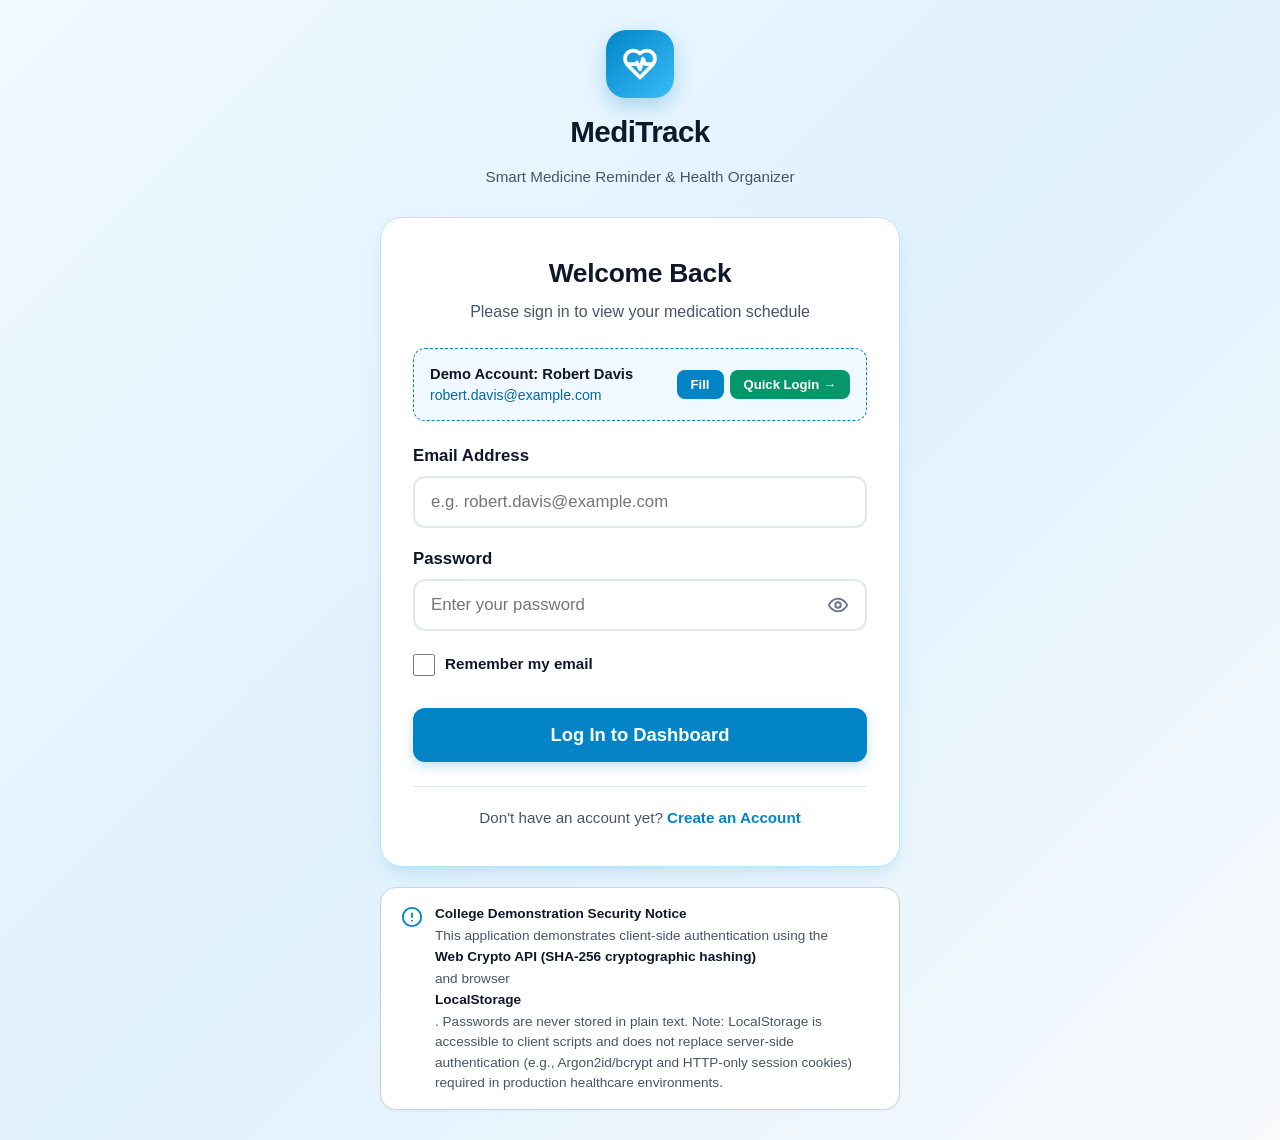
==== login.html @ fc494108 "Added Registrations and login page" ====
<!DOCTYPE html>
<html lang="en" data-font-size="normal">
<head>
  <meta charset="UTF-8">
  <meta name="viewport" content="width=device-width, initial-scale=1.0">
  <title>Log In – MediTrack</title>
  <meta name="description" content="Log in to MediTrack – Smart Medicine Reminder to manage and track your daily prescriptions and healthcare routine.">
  <link rel="stylesheet" href="style.css">
</head>
<body class="auth-page">

  <div class="auth-wrapper">
    <!-- Brand Header -->
    <header class="auth-brand">
      <div class="auth-logo-box">
        <svg xmlns="http://www.w3.org/2000/svg" width="36" height="36" viewBox="0 0 24 24" fill="none" stroke="currentColor" stroke-width="2.5" stroke-linecap="round" stroke-linejoin="round">
          <path d="M19 14c1.49-1.46 3-3.21 3-5.5A5.5 5.5 0 0 0 16.5 3c-1.76 0-3 .5-4.5 2-1.5-1.5-2.74-2-4.5-2A5.5 5.5 0 0 0 2 8.5c0 2.3 1.5 4.05 3 5.5l7 7Z"/>
          <path d="M3.22 12H9.5l.5-1 2 4.5 2-7 1.5 3.5h5.27"/>
        </svg>
      </div>
      <h1>MediTrack</h1>
      <p class="auth-tagline">Smart Medicine Reminder & Health Organizer</p>
    </header>

    <!-- Main Login Card -->
    <main class="auth-card">
      <div class="auth-header">
        <h2>Welcome Back</h2>
        <p>Please sign in to view your medication schedule</p>
      </div>

      <!-- Quick Demo Account Helper -->
      <div class="demo-account-box">
        <div class="demo-account-info">
          <strong>Demo Account: Robert Davis</strong>
          <span>robert.davis@example.com</span>
        </div>
        <div style="display: flex; gap: 6px; flex-shrink: 0;">
          <button type="button" class="btn-fill-demo" id="btnFillDemoLogin" title="Fill demo credentials">
            Fill
          </button>
          <button type="button" class="btn-fill-demo" id="btnQuickDemoLogin" style="background-color: #059669;" title="Log in immediately as Robert Davis">
            Quick Login →
          </button>
        </div>
      </div>

      <!-- Alert Banners -->
      <div id="loginAlertBox" style="display: none;"></div>

      <!-- Login Form -->
      <form id="loginForm" class="auth-form" novalidate>
        <!-- Email Input -->
        <div class="form-group">
          <label class="form-label" for="loginEmail">
            <span>Email Address</span>
          </label>
          <div class="auth-input-wrapper">
            <input 
              type="email" 
              id="loginEmail" 
              class="auth-input" 
              placeholder="e.g. robert.davis@example.com" 
              autocomplete="email"
              required
            >
          </div>
          <span class="field-error-text" id="emailError">Please enter a valid email address.</span>
        </div>

        <!-- Password Input -->
        <div class="form-group">
          <label class="form-label" for="loginPassword">
            <span>Password</span>
          </label>
          <div class="auth-input-wrapper">
            <input 
              type="password" 
              id="loginPassword" 
              class="auth-input has-toggle" 
              placeholder="Enter your password" 
              autocomplete="current-password"
              required
            >
            <button 
              type="button" 
              class="btn-toggle-password" 
              id="btnTogglePassword" 
              aria-label="Toggle password visibility" 
              tabindex="-1"
            >
              <svg id="eyeIcon" xmlns="http://www.w3.org/2000/svg" width="22" height="22" viewBox="0 0 24 24" fill="none" stroke="currentColor" stroke-width="2" stroke-linecap="round" stroke-linejoin="round">
                <path d="M2 12s3-7 10-7 10 7 10 7-3 7-10 7-10-7-10-7Z"/>
                <circle cx="12" cy="12" r="3"/>
              </svg>
            </button>
          </div>
          <span class="field-error-text" id="passwordError">Please enter your password.</span>
        </div>

        <!-- Remember Me Checkbox -->
        <div class="auth-checkbox-row">
          <label class="custom-checkbox-label">
            <input type="checkbox" id="rememberMe">
            <span>Remember my email</span>
          </label>
        </div>

        <!-- Submit Button -->
        <button type="submit" class="btn btn-primary btn-auth-submit" id="btnLoginSubmit">
          Log In to Dashboard
        </button>
      </form>

      <!-- Navigation to Register -->
      <div class="auth-footer">
        Don't have an account yet? 
        <a href="register.html">Create an Account</a>
      </div>
    </main>

    <!-- Educational Demonstration Security Notice -->
    <div class="edu-notice-card">
      <svg xmlns="http://www.w3.org/2000/svg" width="22" height="22" viewBox="0 0 24 24" fill="none" stroke="#0284c7" stroke-width="2" stroke-linecap="round" stroke-linejoin="round" style="flex-shrink: 0; margin-top: 2px;">
        <circle cx="12" cy="12" r="10"/>
        <line x1="12" x2="12" y1="8" y2="12"/>
        <line x1="12" x2="12.01" y1="16" y2="16"/>
      </svg>
      <div>
        <strong>College Demonstration Security Notice</strong>
        <span>
          This application demonstrates client-side authentication using the <strong>Web Crypto API (SHA-256 cryptographic hashing)</strong> and browser <strong>LocalStorage</strong>.
          Passwords are never stored in plain text. Note: LocalStorage is accessible to client scripts and does not replace server-side authentication (e.g., Argon2id/bcrypt and HTTP-only session cookies) required in production healthcare environments.
        </span>
      </div>
    </div>
  </div>

  <!-- Authentication Script -->
  <script src="auth.js"></script>
  <script>
    document.addEventListener('DOMContentLoaded', () => {
      // 1. If user is already authenticated, redirect to dashboard
      AuthManager.redirectIfLoggedIn();

      // 2. Pre-fill remembered email if present
      const remembered = AuthManager.getRememberedEmail();
      const emailInput = document.getElementById('loginEmail');
      const rememberCheckbox = document.getElementById('rememberMe');
      if (remembered && emailInput) {
        emailInput.value = remembered;
        if (rememberCheckbox) rememberCheckbox.checked = true;
      }

      // 3. Handle query parameters (e.g. ?logout=true or ?registered=true)
      const urlParams = new URLSearchParams(window.location.search);
      const alertBox = document.getElementById('loginAlertBox');

      if (urlParams.get('logout') === 'true') {
        showAlert('You have been logged out safely. Come back anytime!', 'info');
      } else if (urlParams.get('registered') === 'true') {
        showAlert('Account created successfully! Please log in with your credentials.', 'success');
      }

      // 4. Fill Demo Button & Quick Demo Login
      const btnFillDemo = document.getElementById('btnFillDemoLogin');
      if (btnFillDemo) {
        btnFillDemo.addEventListener('click', () => {
          emailInput.value = 'robert.davis@example.com';
          document.getElementById('loginPassword').value = 'Password123!';
          clearErrors();
        });
      }

      const btnQuickDemo = document.getElementById('btnQuickDemoLogin');
      if (btnQuickDemo) {
        btnQuickDemo.addEventListener('click', async () => {
          emailInput.value = 'robert.davis@example.com';
          document.getElementById('loginPassword').value = 'Password123!';
          clearErrors();
          showAlert('Logging in as Robert Davis...', 'info');
          try {
            await AuthManager.loginUser('robert.davis@example.com', 'Password123!', true);
            showAlert('Login successful! Directing to dashboard...', 'success');
            setTimeout(() => {
              window.location.replace('index.html');
            }, 500);
          } catch (err) {
            showAlert(err.message, 'danger');
          }
        });
      }

      // 5. Toggle Password Visibility
      const btnToggle = document.getElementById('btnTogglePassword');
      const passInput = document.getElementById('loginPassword');
      const eyeIcon = document.getElementById('eyeIcon');

      if (btnToggle && passInput) {
        btnToggle.addEventListener('click', () => {
          const isPass = passInput.type === 'password';
          passInput.type = isPass ? 'text' : 'password';
          btnToggle.setAttribute('aria-label', isPass ? 'Hide password' : 'Show password');
          
          if (isPass) {
            eyeIcon.innerHTML = `
              <path d="m2 2 20 20"/>
              <path d="M9.88 9.88a3 3 0 1 0 4.24 4.24"/>
              <path d="M10.73 5.08A10.43 10.43 0 0 1 12 5c7 0 10 7 10 7a13.16 13.16 0 0 1-1.67 2.68"/>
              <path d="M6.61 6.61A13.526 13.526 0 0 0 2 12s3 7 10 7a9.74 9.74 0 0 0 5.39-1.61"/>
            `;
          } else {
            eyeIcon.innerHTML = `
              <path d="M2 12s3-7 10-7 10 7 10 7-3 7-10 7-10-7-10-7Z"/>
              <circle cx="12" cy="12" r="3"/>
            `;
          }
        });
      }

      // 6. Form Submission
      const form = document.getElementById('loginForm');
      if (form) {
        form.addEventListener('submit', async (e) => {
          e.preventDefault();
          clearErrors();

          const email = emailInput.value.trim();
          const password = passInput.value;
          const remember = rememberCheckbox ? rememberCheckbox.checked : false;

          let hasError = false;

          if (!email) {
            showFieldError('emailError', 'Please enter your email address.');
            emailInput.classList.add('has-error');
            hasError = true;
          } else if (!/^[^\s@]+@[^\s@]+\.[^\s@]+$/.test(email)) {
            showFieldError('emailError', 'Please enter a valid email format (e.g. name@example.com).');
            emailInput.classList.add('has-error');
            hasError = true;
          }

          if (!password) {
            showFieldError('passwordError', 'Please enter your password.');
            passInput.classList.add('has-error');
            hasError = true;
          }

          if (hasError) return;

          const submitBtn = document.getElementById('btnLoginSubmit');
          const originalText = submitBtn.textContent;
          submitBtn.disabled = true;
          submitBtn.textContent = 'Verifying...';

          try {
            await AuthManager.loginUser(email, password, remember);
            showAlert('Login successful! Directing to dashboard...', 'success');
            setTimeout(() => {
              window.location.replace('index.html');
            }, 600);
          } catch (err) {
            submitBtn.disabled = false;
            submitBtn.textContent = originalText;
            showAlert(err.message, 'danger');
          }
        });
      }

      function showAlert(msg, type) {
        if (!alertBox) return;
        alertBox.className = `auth-alert auth-alert-${type}`;
        
        let iconSvg = '';
        if (type === 'danger') {
          iconSvg = `<svg class="auth-alert-icon" xmlns="http://www.w3.org/2000/svg" width="20" height="20" viewBox="0 0 24 24" fill="none" stroke="currentColor" stroke-width="2.5" stroke-linecap="round" stroke-linejoin="round"><circle cx="12" cy="12" r="10"/><line x1="12" x2="12" y1="8" y2="12"/><line x1="12" x2="12.01" y1="16" y2="16"/></svg>`;
        } else if (type === 'success') {
          iconSvg = `<svg class="auth-alert-icon" xmlns="http://www.w3.org/2000/svg" width="20" height="20" viewBox="0 0 24 24" fill="none" stroke="currentColor" stroke-width="2.5" stroke-linecap="round" stroke-linejoin="round"><path d="M22 11.08V12a10 10 0 1 1-5.93-9.14"/><polyline points="22 4 12 14.01 9 11.01"/></svg>`;
        } else {
          iconSvg = `<svg class="auth-alert-icon" xmlns="http://www.w3.org/2000/svg" width="20" height="20" viewBox="0 0 24 24" fill="none" stroke="currentColor" stroke-width="2" stroke-linecap="round" stroke-linejoin="round"><circle cx="12" cy="12" r="10"/><path d="M12 16v-4"/><path d="M12 8h.01"/></svg>`;
        }

        alertBox.innerHTML = `${iconSvg}<div>${msg}</div>`;
        alertBox.style.display = 'flex';
      }

      function showFieldError(elemId, msg) {
        const elem = document.getElementById(elemId);
        if (elem) {
          elem.textContent = msg;
          elem.classList.add('active');
        }
      }

      function clearErrors() {
        if (alertBox) alertBox.style.display = 'none';
        document.querySelectorAll('.field-error-text').forEach(el => el.classList.remove('active'));
        document.querySelectorAll('.auth-input').forEach(el => el.classList.remove('has-error'));
      }
    });
  </script>
</body>
</html>
---- style.css ----
/* ==========================================================================
   MediTrack - Smart Medicine Reminder
   Healthcare Theme: Clean White & Light-Blue Dashboard
   Elderly-Friendly Accessibility & Responsive Design
   ========================================================================== */

:root {
  /* Color Palette - Premium Healthcare Theme */
  --primary: #0284c7;        /* Sky Blue 600 */
  --primary-hover: #0369a1;  /* Sky Blue 700 */
  --primary-light: #e0f2fe;  /* Sky Blue 100 */
  --primary-subtle: #f0f9ff; /* Sky Blue 50 */
  --primary-border: #bae6fd;

  --success: #10b981;        /* Emerald 500 - Taken */
  --success-hover: #059669;
  --success-bg: #ecfdf5;
  --success-border: #a7f3d0;

  --danger: #ef4444;         /* Red 500 - Missed */
  --danger-hover: #dc2626;
  --danger-bg: #fef2f2;
  --danger-border: #fecaca;

  --warning: #f59e0b;        /* Amber 500 - Pending / Caution */
  --warning-hover: #d97706;
  --warning-bg: #fffbeb;
  --warning-border: #fde68a;

  --info: #0ea5e9;
  --info-bg: #f0f9ff;

  /* Neutrals */
  --bg-page: #f8fafc;        /* Slate 50 */
  --bg-card: #ffffff;
  --bg-muted: #f1f5f9;
  --text-main: #0f172a;      /* Slate 900 - High Contrast & Readability */
  --text-muted: #475569;     /* Slate 600 */
  --text-subtle: #64748b;    /* Slate 500 */
  --border-color: #e2e8f0;   /* Slate 200 */
  --border-light: #f1f5f9;

  /* Tag Colors */
  --color-blue: #0284c7;
  --color-teal: #0d9488;
  --color-amber: #d97706;
  --color-purple: #7c3aed;
  --color-rose: #e11d48;
  --color-cyan: #0891b2;

  /* Shadows & Radii */
  --radius-sm: 8px;
  --radius-md: 12px;
  --radius-lg: 16px;
  --radius-xl: 22px;
  --shadow-sm: 0 1px 3px rgba(0, 0, 0, 0.05);
  --shadow-md: 0 4px 6px -1px rgba(0, 0, 0, 0.07), 0 2px 4px -2px rgba(0, 0, 0, 0.05);
  --shadow-lg: 0 10px 15px -3px rgba(0, 0, 0, 0.08), 0 4px 6px -4px rgba(0, 0, 0, 0.04);
  --shadow-card: 0 2px 10px rgba(2, 132, 199, 0.06);

  /* Typography scale */
  --font-base-size: 16px;
  --font-family: -apple-system, BlinkMacSystemFont, "Segoe UI", Roboto, "Helvetica Neue", Arial, sans-serif;
}

/* Accessibility: Font Scaling */
html[data-font-size="large"] {
  --font-base-size: 18.5px;
}
html[data-font-size="xlarge"] {
  --font-base-size: 21px;
}

/* Accessibility: High Contrast Mode */
body.high-contrast {
  --bg-page: #ffffff;
  --bg-card: #ffffff;
  --text-main: #000000;
  --text-muted: #1e293b;
  --text-subtle: #334155;
  --border-color: #0f172a;
  --primary: #0369a1;
  --primary-light: #e0f2fe;
  --success: #047857;
  --danger: #b91c1c;
  --shadow-card: 0 0 0 2px #0f172a;
  --shadow-md: 0 0 0 2px #0f172a;
}

body.high-contrast .card,
body.high-contrast .medicine-card,
body.high-contrast .reminder-card,
body.high-contrast .dose-tracker-card {
  border: 2px solid #0f172a !important;
}

/* Reset and Base Styles */
*, *::before, *::after {
  box-sizing: border-box;
  margin: 0;
  padding: 0;
}

body {
  font-family: var(--font-family);
  font-size: var(--font-base-size);
  line-height: 1.5;
  color: var(--text-main);
  background-color: var(--bg-page);
  -webkit-font-smoothing: antialiased;
  min-height: 100vh;
  display: flex;
  flex-direction: column;
}

/* Focus Outline for Accessibility */
:focus-visible {
  outline: 3px solid var(--primary);
  outline-offset: 3px;
}

/* App Container Layout */
.app-layout {
  display: flex;
  min-height: 100vh;
  width: 100%;
}

/* ==========================================================================
   Sidebar Navigation (Desktop & Tablet)
   ========================================================================== */
.sidebar {
  width: 270px;
  background-color: var(--bg-card);
  border-right: 1px solid var(--border-color);
  display: flex;
  flex-direction: column;
  position: sticky;
  top: 0;
  height: 100vh;
  z-index: 50;
  flex-shrink: 0;
}

.brand-section {
  padding: 24px 20px;
  display: flex;
  align-items: center;
  gap: 12px;
  border-bottom: 1px solid var(--border-color);
}

.brand-icon {
  width: 44px;
  height: 44px;
  background: linear-gradient(135deg, #0284c7, #38bdf8);
  border-radius: var(--radius-md);
  display: flex;
  align-items: center;
  justify-content: center;
  color: #ffffff;
  box-shadow: 0 4px 10px rgba(2, 132, 199, 0.25);
}

.brand-title-group h1 {
  font-size: 1.25rem;
  font-weight: 700;
  color: var(--text-main);
  letter-spacing: -0.02em;
}

.brand-badge {
  font-size: 0.72rem;
  font-weight: 600;
  color: var(--primary);
  background-color: var(--primary-light);
  padding: 2px 8px;
  border-radius: 999px;
  display: inline-block;
  text-transform: uppercase;
  letter-spacing: 0.05em;
}

.nav-menu {
  padding: 16px 12px;
  list-style: none;
  display: flex;
  flex-direction: column;
  gap: 6px;
  flex: 1;
  overflow-y: auto;
}

.nav-link {
  display: flex;
  align-items: center;
  gap: 14px;
  padding: 12px 16px;
  color: var(--text-muted);
  text-decoration: none;
  border-radius: var(--radius-md);
  font-weight: 600;
  font-size: 1rem;
  transition: all 0.15s ease-in-out;
  border: 1px solid transparent;
}

.nav-link:hover {
  background-color: var(--primary-subtle);
  color: var(--primary);
}

.nav-link.active {
  background-color: var(--primary-light);
  color: var(--primary-hover);
  border-color: var(--primary-border);
}

.nav-link .nav-icon {
  display: flex;
  align-items: center;
  justify-content: center;
}

.nav-counter {
  margin-left: auto;
  background-color: var(--primary);
  color: #fff;
  font-size: 0.75rem;
  font-weight: 700;
  padding: 2px 8px;
  border-radius: 999px;
}

.sidebar-footer {
  padding: 16px;
  border-top: 1px solid var(--border-color);
  background-color: var(--bg-card);
}

.quick-doctor-card {
  background-color: var(--primary-subtle);
  border: 1px solid var(--primary-border);
  padding: 12px;
  border-radius: var(--radius-md);
  font-size: 0.85rem;
}

.quick-doctor-card strong {
  display: block;
  color: var(--primary-hover);
  font-size: 0.9rem;
  margin-bottom: 2px;
}

/* ==========================================================================
   Main Content Area
   ========================================================================== */
.main-wrapper {
  flex: 1;
  display: flex;
  flex-direction: column;
  min-width: 0;
  overflow-x: hidden;
}

/* Top Live Header */
.top-header {
  background-color: var(--bg-card);
  border-bottom: 1px solid var(--border-color);
  padding: 16px 28px;
  display: flex;
  align-items: center;
  justify-content: space-between;
  position: sticky;
  top: 0;
  z-index: 40;
}

.header-left {
  display: flex;
  flex-direction: column;
}

.live-date {
  font-size: 0.9rem;
  font-weight: 500;
  color: var(--text-muted);
}

.live-time-badge {
  font-size: 1.35rem;
  font-weight: 700;
  color: var(--primary-hover);
  display: flex;
  align-items: center;
  gap: 8px;
}

.header-actions {
  display: flex;
  align-items: center;
  gap: 12px;
}

/* Views Container */
.content-area {
  padding: 28px;
  flex: 1;
  max-width: 1300px;
  width: 100%;
  margin: 0 auto;
}

.view-section {
  display: none;
}

.view-section.active {
  display: block;
  animation: fadeIn 0.2s ease-in-out;
}

@keyframes fadeIn {
  from { opacity: 0; transform: translateY(4px); }
  to { opacity: 1; transform: translateY(0); }
}

/* View Header */
.view-header {
  display: flex;
  align-items: center;
  justify-content: space-between;
  margin-bottom: 24px;
  flex-wrap: wrap;
  gap: 16px;
}

.view-header-title h2 {
  font-size: 1.75rem;
  font-weight: 800;
  color: var(--text-main);
  letter-spacing: -0.02em;
}

.view-header-title p {
  color: var(--text-muted);
  font-size: 0.95rem;
  margin-top: 2px;
}

/* ==========================================================================
   Dashboard Components
   ========================================================================== */

/* Welcome Banner */
.welcome-banner {
  background: linear-gradient(135deg, #0284c7 0%, #0369a1 100%);
  color: #ffffff;
  border-radius: var(--radius-lg);
  padding: 24px 28px;
  margin-bottom: 28px;
  display: flex;
  align-items: center;
  justify-content: space-between;
  box-shadow: 0 8px 20px rgba(2, 132, 199, 0.2);
  position: relative;
  overflow: hidden;
}

.welcome-banner::after {
  content: '';
  position: absolute;
  right: -30px;
  top: -30px;
  width: 180px;
  height: 180px;
  background: radial-gradient(circle, rgba(255, 255, 255, 0.15) 0%, transparent 70%);
  border-radius: 50%;
  pointer-events: none;
}

.welcome-text h2 {
  font-size: 1.85rem;
  font-weight: 800;
  margin-bottom: 6px;
}

.welcome-text p {
  font-size: 1.05rem;
  opacity: 0.92;
  max-width: 600px;
}

.welcome-quick-actions {
  display: flex;
  gap: 12px;
  z-index: 1;
}

/* Stats Cards Grid */
.stats-grid {
  display: grid;
  grid-template-columns: repeat(4, 1fr);
  gap: 20px;
  margin-bottom: 28px;
}

.stat-card {
  background-color: var(--bg-card);
  border: 1px solid var(--border-color);
  border-radius: var(--radius-lg);
  padding: 20px;
  box-shadow: var(--shadow-card);
  display: flex;
  align-items: center;
  gap: 16px;
  transition: transform 0.15s ease, box-shadow 0.15s ease;
}

.stat-card:hover {
  transform: translateY(-2px);
  box-shadow: var(--shadow-md);
}

.stat-icon-wrapper {
  width: 52px;
  height: 52px;
  border-radius: var(--radius-md);
  display: flex;
  align-items: center;
  justify-content: center;
  flex-shrink: 0;
}

.stat-info {
  display: flex;
  flex-direction: column;
}

.stat-value {
  font-size: 2.1rem;
  font-weight: 800;
  line-height: 1.1;
  color: var(--text-main);
}

.stat-label {
  font-size: 0.9rem;
  font-weight: 600;
  color: var(--text-muted);
  margin-top: 4px;
}

/* Specific stat styles */
.stat-primary .stat-icon-wrapper { background-color: var(--primary-light); color: var(--primary); }
.stat-info-card .stat-icon-wrapper { background-color: #ede9fe; color: #7c3aed; }
.stat-success .stat-icon-wrapper { background-color: var(--success-bg); color: var(--success); }
.stat-danger .stat-icon-wrapper { background-color: var(--danger-bg); color: var(--danger); }

/* Daily Adherence Progress Card */
.adherence-card {
  background-color: var(--bg-card);
  border: 1px solid var(--border-color);
  border-radius: var(--radius-lg);
  padding: 24px;
  margin-bottom: 28px;
  box-shadow: var(--shadow-card);
}

.adherence-header {
  display: flex;
  justify-content: space-between;
  align-items: center;
  margin-bottom: 14px;
}

.adherence-title {
  font-size: 1.15rem;
  font-weight: 700;
  color: var(--text-main);
}

.adherence-percent {
  font-size: 1.75rem;
  font-weight: 800;
  color: var(--primary);
}

.progress-track {
  height: 16px;
  background-color: var(--border-light);
  border-radius: 999px;
  overflow: hidden;
  position: relative;
  box-shadow: inset 0 1px 3px rgba(0,0,0,0.06);
}

.progress-bar-fill {
  height: 100%;
  background: linear-gradient(90deg, #38bdf8 0%, #0284c7 100%);
  border-radius: 999px;
  transition: width 0.6s cubic-bezier(0.4, 0, 0.2, 1);
}

.adherence-subtext {
  margin-top: 10px;
  font-size: 0.92rem;
  color: var(--text-muted);
  font-weight: 500;
}

/* Upcoming Reminders Section */
.section-title-row {
  display: flex;
  align-items: center;
  justify-content: space-between;
  margin-bottom: 16px;
}

.section-title-row h3 {
  font-size: 1.3rem;
  font-weight: 700;
  color: var(--text-main);
}

.reminders-list {
  display: flex;
  flex-direction: column;
  gap: 14px;
}

.reminder-card {
  background-color: var(--bg-card);
  border: 1px solid var(--border-color);
  border-radius: var(--radius-md);
  padding: 16px 20px;
  box-shadow: var(--shadow-sm);
  display: flex;
  align-items: center;
  justify-content: space-between;
  gap: 16px;
  transition: all 0.15s ease;
}

.reminder-card:hover {
  border-color: var(--primary-border);
  box-shadow: var(--shadow-md);
}

.reminder-card-left {
  display: flex;
  align-items: center;
  gap: 16px;
}

.reminder-icon-box {
  width: 48px;
  height: 48px;
  border-radius: var(--radius-md);
  display: flex;
  align-items: center;
  justify-content: center;
  flex-shrink: 0;
  color: #fff;
}

.reminder-card-info {
  display: flex;
  flex-direction: column;
  gap: 4px;
}

.reminder-med-title {
  display: flex;
  align-items: center;
  gap: 10px;
}

.reminder-med-title h4 {
  font-size: 1.15rem;
  font-weight: 700;
  color: var(--text-main);
}

.reminder-meta {
  display: flex;
  align-items: center;
  flex-wrap: wrap;
  gap: 14px;
  font-size: 0.9rem;
  color: var(--text-muted);
}

.meta-item {
  display: inline-flex;
  align-items: center;
  gap: 4px;
}

.meta-instruction {
  background-color: var(--primary-subtle);
  color: var(--primary-hover);
  padding: 2px 10px;
  border-radius: var(--radius-sm);
  font-weight: 600;
  font-size: 0.85rem;
}

.reminder-card-actions {
  display: flex;
  align-items: center;
  gap: 8px;
}

/* ==========================================================================
   Medicine Management Cards
   ========================================================================== */
.filter-bar {
  background-color: var(--bg-card);
  border: 1px solid var(--border-color);
  border-radius: var(--radius-md);
  padding: 14px 18px;
  margin-bottom: 24px;
  display: flex;
  align-items: center;
  gap: 16px;
  flex-wrap: wrap;
}

.search-box {
  flex: 1;
  min-width: 240px;
  position: relative;
}

.search-box input {
  width: 100%;
  padding: 10px 14px 10px 38px;
  border: 1px solid var(--border-color);
  border-radius: var(--radius-sm);
  font-size: 0.95rem;
  font-family: inherit;
  background-color: var(--bg-page);
  color: var(--text-main);
}

.search-box input:focus {
  background-color: #fff;
  border-color: var(--primary);
}

.search-icon {
  position: absolute;
  left: 12px;
  top: 50%;
  transform: translateY(-50%);
  color: var(--text-subtle);
  pointer-events: none;
}

.medicines-grid {
  display: grid;
  grid-template-columns: repeat(auto-fill, minmax(320px, 1fr));
  gap: 20px;
}

.medicine-card {
  background-color: var(--bg-card);
  border: 1px solid var(--border-color);
  border-radius: var(--radius-lg);
  padding: 22px;
  box-shadow: var(--shadow-card);
  display: flex;
  flex-direction: column;
  transition: transform 0.15s ease, box-shadow 0.15s ease;
  position: relative;
  overflow: hidden;
}

.medicine-card::before {
  content: '';
  position: absolute;
  top: 0;
  left: 0;
  right: 0;
  height: 5px;
  background-color: var(--primary);
}

.medicine-card.border-blue::before { background-color: var(--color-blue); }
.medicine-card.border-teal::before { background-color: var(--color-teal); }
.medicine-card.border-amber::before { background-color: var(--color-amber); }
.medicine-card.border-purple::before { background-color: var(--color-purple); }
.medicine-card.border-rose::before { background-color: var(--color-rose); }
.medicine-card.border-cyan::before { background-color: var(--color-cyan); }

.medicine-card:hover {
  transform: translateY(-2px);
  box-shadow: var(--shadow-md);
}

.med-card-header {
  display: flex;
  justify-content: space-between;
  align-items: flex-start;
  margin-bottom: 16px;
}

.med-card-title-group {
  display: flex;
  align-items: center;
  gap: 12px;
}

.med-type-avatar {
  width: 44px;
  height: 44px;
  border-radius: var(--radius-md);
  display: flex;
  align-items: center;
  justify-content: center;
  color: #fff;
  flex-shrink: 0;
}

.med-card-name {
  font-size: 1.25rem;
  font-weight: 800;
  color: var(--text-main);
  line-height: 1.2;
}

.med-card-dosage {
  font-size: 0.9rem;
  color: var(--text-muted);
  font-weight: 600;
}

.med-card-menu {
  display: flex;
  gap: 4px;
}

.med-card-body {
  display: flex;
  flex-direction: column;
  gap: 12px;
  flex: 1;
}

.med-info-row {
  display: flex;
  align-items: center;
  justify-content: space-between;
  font-size: 0.92rem;
}

.info-label {
  color: var(--text-subtle);
  font-weight: 500;
}

.info-val {
  color: var(--text-main);
}

.time-pills-wrap {
  display: flex;
  flex-wrap: wrap;
  gap: 6px;
  justify-content: flex-end;
}

.time-pill {
  background-color: var(--primary-light);
  color: var(--primary-hover);
  padding: 3px 9px;
  border-radius: 999px;
  font-size: 0.82rem;
  font-weight: 700;
}

.info-tag {
  background-color: var(--bg-muted);
  padding: 3px 10px;
  border-radius: var(--radius-sm);
  font-weight: 600;
}

.med-notes-box {
  background-color: var(--bg-page);
  border: 1px solid var(--border-light);
  border-radius: var(--radius-sm);
  padding: 10px 12px;
  font-size: 0.88rem;
  color: var(--text-muted);
  display: flex;
  gap: 8px;
  align-items: flex-start;
  margin-top: 4px;
}

.notes-icon {
  color: var(--primary);
  flex-shrink: 0;
  margin-top: 2px;
}

.med-date-range {
  margin-top: auto;
  padding-top: 12px;
  border-top: 1px solid var(--border-light);
  display: flex;
  justify-content: space-between;
  font-size: 0.8rem;
  color: var(--text-subtle);
}

/* ==========================================================================
   Dose Tracker & History View
   ========================================================================== */
.tracker-period-bar {
  display: flex;
  gap: 8px;
  margin-bottom: 24px;
  overflow-x: auto;
  padding-bottom: 4px;
}

.period-filter-btn {
  padding: 10px 18px;
  background-color: var(--bg-card);
  border: 1px solid var(--border-color);
  border-radius: 999px;
  color: var(--text-muted);
  font-weight: 600;
  font-size: 0.95rem;
  cursor: pointer;
  white-space: nowrap;
  transition: all 0.15s ease;
}

.period-filter-btn:hover {
  background-color: var(--primary-subtle);
  color: var(--primary);
}

.period-filter-btn.active {
  background-color: var(--primary);
  color: #fff;
  border-color: var(--primary);
  box-shadow: 0 2px 8px rgba(2, 132, 199, 0.25);
}

.dose-tracker-card {
  background-color: var(--bg-card);
  border: 1px solid var(--border-color);
  border-radius: var(--radius-md);
  padding: 18px 22px;
  margin-bottom: 14px;
  display: flex;
  align-items: center;
  gap: 20px;
  box-shadow: var(--shadow-sm);
  transition: all 0.15s ease;
}

.dose-tracker-card:hover {
  box-shadow: var(--shadow-md);
}

.dose-time-badge {
  background-color: var(--primary-subtle);
  border: 1px solid var(--primary-border);
  padding: 10px 16px;
  border-radius: var(--radius-md);
  text-align: center;
  min-width: 95px;
}

.dose-time-badge .time-main {
  font-size: 1.15rem;
  font-weight: 800;
  color: var(--primary-hover);
  display: block;
}

.dose-time-badge .period-sub {
  font-size: 0.72rem;
  text-transform: uppercase;
  color: var(--text-subtle);
  font-weight: 700;
  letter-spacing: 0.05em;
}

.dose-center-info {
  flex: 1;
  display: flex;
  flex-direction: column;
  gap: 4px;
}

.dose-name-row {
  display: flex;
  align-items: center;
  gap: 12px;
}

.dose-name-row h4 {
  font-size: 1.25rem;
  font-weight: 700;
  color: var(--text-main);
}

.dose-dosage-row {
  display: flex;
  align-items: center;
  gap: 8px;
  font-size: 0.92rem;
  color: var(--text-muted);
}

.dose-note-pill {
  font-size: 0.85rem;
  color: var(--text-subtle);
  background: var(--bg-muted);
  padding: 2px 8px;
  border-radius: 4px;
  display: inline-block;
  margin-top: 4px;
}

.dose-action-buttons {
  display: flex;
  align-items: center;
  gap: 8px;
}

/* History Card / Table */
.history-section {
  background-color: var(--bg-card);
  border: 1px solid var(--border-color);
  border-radius: var(--radius-lg);
  padding: 24px;
  box-shadow: var(--shadow-card);
  margin-top: 36px;
}

.history-filters-row {
  display: flex;
  gap: 12px;
  margin-bottom: 20px;
  flex-wrap: wrap;
  align-items: center;
}

.table-responsive {
  width: 100%;
  overflow-x: auto;
}

.data-table {
  width: 100%;
  border-collapse: collapse;
  text-align: left;
  font-size: 0.95rem;
}

.data-table th {
  padding: 12px 14px;
  border-bottom: 2px solid var(--border-color);
  font-weight: 700;
  color: var(--text-muted);
  background-color: var(--bg-page);
}

.data-table td {
  padding: 14px;
  border-bottom: 1px solid var(--border-light);
  color: var(--text-main);
  vertical-align: middle;
}

.history-type-dot {
  width: 10px;
  height: 10px;
  border-radius: 50%;
  display: inline-block;
}

/* ==========================================================================
   Reports & Analytics View
   ========================================================================== */
.reports-charts-grid {
  display: grid;
  grid-template-columns: 2fr 1fr;
  gap: 24px;
  margin-bottom: 28px;
}

.chart-card {
  background-color: var(--bg-card);
  border: 1px solid var(--border-color);
  border-radius: var(--radius-lg);
  padding: 24px;
  box-shadow: var(--shadow-card);
  display: flex;
  flex-direction: column;
}

.chart-card-header {
  display: flex;
  justify-content: space-between;
  align-items: center;
  margin-bottom: 18px;
}

.chart-card-header h3 {
  font-size: 1.2rem;
  font-weight: 700;
  color: var(--text-main);
}

.chart-wrapper {
  position: relative;
  height: 280px;
  width: 100%;
}

/* ==========================================================================
   Reminders View
   ========================================================================== */
.reminder-full-card {
  background-color: var(--bg-card);
  border: 1px solid var(--border-color);
  border-radius: var(--radius-lg);
  padding: 24px;
  margin-bottom: 16px;
  display: flex;
  align-items: center;
  gap: 24px;
  box-shadow: var(--shadow-card);
}

.reminder-full-card.active-reminder {
  border-left: 6px solid var(--primary);
  background-color: #fff;
}

.reminder-full-left {
  text-align: center;
  min-width: 130px;
  border-right: 1px solid var(--border-color);
  padding-right: 20px;
}

.reminder-time-large {
  font-size: 1.8rem;
  font-weight: 800;
  color: var(--primary-hover);
  line-height: 1.1;
}

.reminder-countdown-badge {
  font-size: 0.8rem;
  font-weight: 700;
  color: var(--primary);
  background-color: var(--primary-light);
  padding: 3px 8px;
  border-radius: 999px;
  margin-top: 6px;
  display: inline-block;
}

.reminder-full-body {
  flex: 1;
}

.reminder-full-body h3 {
  font-size: 1.35rem;
  font-weight: 800;
  color: var(--text-main);
  display: flex;
  align-items: center;
  gap: 12px;
}

.badge-dosage {
  font-size: 0.95rem;
  font-weight: 600;
  color: var(--text-muted);
}

.reminder-instruction-tag {
  display: inline-block;
  background-color: var(--bg-muted);
  color: var(--text-main);
  padding: 4px 12px;
  border-radius: var(--radius-sm);
  font-weight: 600;
  font-size: 0.9rem;
  margin-top: 8px;
}

.reminder-notes-text {
  font-size: 0.92rem;
  color: var(--text-muted);
  margin-top: 6px;
}

.reminder-full-actions {
  display: flex;
  gap: 10px;
}

/* ==========================================================================
   Settings Panels
   ========================================================================== */
.settings-container {
  display: flex;
  flex-direction: column;
  gap: 24px;
  max-width: 800px;
}

.settings-card {
  background-color: var(--bg-card);
  border: 1px solid var(--border-color);
  border-radius: var(--radius-lg);
  padding: 24px;
  box-shadow: var(--shadow-card);
}

.settings-card h3 {
  font-size: 1.25rem;
  font-weight: 700;
  margin-bottom: 6px;
  color: var(--text-main);
}

.settings-card p.subtitle {
  font-size: 0.92rem;
  color: var(--text-muted);
  margin-bottom: 20px;
}

.settings-grid {
  display: grid;
  grid-template-columns: repeat(2, 1fr);
  gap: 16px;
}

.setting-row {
  display: flex;
  align-items: center;
  justify-content: space-between;
  padding: 14px 0;
  border-bottom: 1px solid var(--border-light);
}

.setting-row:last-child {
  border-bottom: none;
}

.setting-row-text strong {
  display: block;
  font-size: 1rem;
  color: var(--text-main);
}

.setting-row-text span {
  font-size: 0.88rem;
  color: var(--text-muted);
}

/* Toggle Switch */
.switch {
  position: relative;
  display: inline-block;
  width: 52px;
  height: 28px;
}

.switch input {
  opacity: 0;
  width: 0;
  height: 0;
}

.slider {
  position: absolute;
  cursor: pointer;
  top: 0;
  left: 0;
  right: 0;
  bottom: 0;
  background-color: #cbd5e1;
  transition: .3s;
  border-radius: 34px;
}

.slider:before {
  position: absolute;
  content: "";
  height: 20px;
  width: 20px;
  left: 4px;
  bottom: 4px;
  background-color: white;
  transition: .3s;
  border-radius: 50%;
}

input:checked + .slider {
  background-color: var(--primary);
}

input:checked + .slider:before {
  transform: translateX(24px);
}

/* Radio Group */
.radio-options-group {
  display: flex;
  gap: 16px;
}

.radio-label {
  display: inline-flex;
  align-items: center;
  gap: 8px;
  font-size: 0.95rem;
  font-weight: 600;
  cursor: pointer;
}

.radio-label input[type="radio"] {
  width: 18px;
  height: 18px;
  accent-color: var(--primary);
}

/* Data Management Action Buttons */
.data-actions-row {
  display: flex;
  gap: 12px;
  flex-wrap: wrap;
}

/* ==========================================================================
   Buttons & Form Controls
   ========================================================================== */
.btn {
  display: inline-flex;
  align-items: center;
  justify-content: center;
  gap: 8px;
  padding: 10px 20px;
  border-radius: var(--radius-md);
  font-weight: 600;
  font-size: 0.95rem;
  font-family: inherit;
  border: 1px solid transparent;
  cursor: pointer;
  transition: all 0.15s ease;
  text-decoration: none;
  min-height: 44px;
}

.btn:active {
  transform: scale(0.98);
}

.btn-primary {
  background-color: var(--primary);
  color: #ffffff;
}

.btn-primary:hover {
  background-color: var(--primary-hover);
}

.btn-success {
  background-color: var(--success);
  color: #ffffff;
}

.btn-success:hover {
  background-color: var(--success-hover);
}

.btn-danger {
  background-color: var(--danger);
  color: #ffffff;
}

.btn-danger:hover {
  background-color: var(--danger-hover);
}

.btn-outline {
  background-color: transparent;
  border-color: var(--border-color);
  color: var(--text-main);
}

.btn-outline:hover {
  background-color: var(--bg-muted);
  border-color: var(--border-color);
}

.btn-ghost {
  background-color: transparent;
  color: var(--text-muted);
}

.btn-ghost:hover {
  background-color: var(--bg-muted);
  color: var(--text-main);
}

.btn-secondary {
  background-color: var(--bg-muted);
  color: var(--text-main);
}

.btn-secondary:hover {
  background-color: var(--border-color);
}

.btn-sm {
  padding: 6px 14px;
  font-size: 0.85rem;
  min-height: 36px;
  border-radius: var(--radius-sm);
}

.btn-lg {
  padding: 14px 26px;
  font-size: 1.05rem;
  min-height: 52px;
}

.btn-action-lg {
  min-height: 46px;
  padding: 8px 18px;
  font-size: 0.95rem;
}

.btn-icon {
  width: 36px;
  height: 36px;
  border-radius: var(--radius-sm);
  display: inline-flex;
  align-items: center;
  justify-content: center;
  border: none;
  background: transparent;
  color: var(--text-muted);
  cursor: pointer;
  transition: all 0.15s ease;
}

.btn-icon:hover {
  background-color: var(--bg-muted);
  color: var(--text-main);
}

.btn-icon.text-danger:hover {
  background-color: var(--danger-bg);
  color: var(--danger);
}

/* Forms */
.form-group {
  margin-bottom: 18px;
  display: flex;
  flex-direction: column;
  gap: 6px;
}

.form-label {
  font-size: 0.95rem;
  font-weight: 700;
  color: var(--text-main);
}

.form-hint {
  font-size: 0.82rem;
  color: var(--text-subtle);
}

.form-input, .form-select, .form-textarea {
  width: 100%;
  padding: 11px 14px;
  border: 1.5px solid var(--border-color);
  border-radius: var(--radius-md);
  font-size: 1rem;
  font-family: inherit;
  background-color: #fff;
  color: var(--text-main);
  transition: border-color 0.15s ease;
}

.form-input:focus, .form-select:focus, .form-textarea:focus {
  border-color: var(--primary);
  outline: none;
  box-shadow: 0 0 0 3px rgba(2, 132, 199, 0.12);
}

.form-row {
  display: grid;
  grid-template-columns: repeat(2, 1fr);
  gap: 16px;
}

.form-row-3 {
  display: grid;
  grid-template-columns: repeat(3, 1fr);
  gap: 16px;
}

.time-input-group {
  display: flex;
  align-items: center;
  gap: 8px;
  margin-bottom: 8px;
}

/* Status Badges */
.status-badge {
  display: inline-flex;
  align-items: center;
  gap: 4px;
  padding: 4px 10px;
  border-radius: 999px;
  font-size: 0.82rem;
  font-weight: 700;
  letter-spacing: 0.02em;
}

.status-badge.status-taken {
  background-color: var(--success-bg);
  color: var(--success);
  border: 1px solid var(--success-border);
}

.status-badge.status-missed {
  background-color: var(--danger-bg);
  color: var(--danger);
  border: 1px solid var(--danger-border);
}

.status-badge.status-skipped {
  background-color: var(--warning-bg);
  color: var(--warning);
  border: 1px solid var(--warning-border);
}

.status-badge.status-pending {
  background-color: var(--primary-light);
  color: var(--primary-hover);
  border: 1px solid var(--primary-border);
}

/* Background Color Helpers */
.bg-blue { background-color: var(--color-blue); }
.bg-teal { background-color: var(--color-teal); }
.bg-amber { background-color: var(--color-amber); }
.bg-purple { background-color: var(--color-purple); }
.bg-rose { background-color: var(--color-rose); }
.bg-cyan { background-color: var(--color-cyan); }

/* Empty States */
.empty-state {
  text-align: center;
  padding: 48px 20px;
  background-color: var(--bg-card);
  border: 2px dashed var(--border-color);
  border-radius: var(--radius-lg);
  margin: 10px 0;
}

.empty-state.full-width {
  grid-column: 1 / -1;
}

.empty-icon {
  width: 64px;
  height: 64px;
  background-color: var(--primary-light);
  color: var(--primary);
  border-radius: 50%;
  display: inline-flex;
  align-items: center;
  justify-content: center;
  margin-bottom: 16px;
}

.empty-state h3 {
  font-size: 1.3rem;
  font-weight: 700;
  color: var(--text-main);
  margin-bottom: 6px;
}

.empty-state p {
  color: var(--text-muted);
  max-width: 420px;
  margin: 0 auto 20px auto;
  font-size: 0.95rem;
}

/* ==========================================================================
   Modals
   ========================================================================== */
.modal-overlay {
  position: fixed;
  top: 0;
  left: 0;
  right: 0;
  bottom: 0;
  background-color: rgba(15, 23, 42, 0.6);
  backdrop-filter: blur(4px);
  display: flex;
  align-items: center;
  justify-content: center;
  padding: 20px;
  z-index: 1000;
  opacity: 0;
  visibility: hidden;
  transition: opacity 0.2s ease, visibility 0.2s ease;
}

.modal-overlay.active {
  opacity: 1;
  visibility: visible;
}

.modal-dialog {
  background-color: var(--bg-card);
  border-radius: var(--radius-xl);
  box-shadow: 0 20px 25px -5px rgba(0, 0, 0, 0.15), 0 10px 10px -5px rgba(0, 0, 0, 0.04);
  width: 100%;
  max-width: 580px;
  max-height: 90vh;
  display: flex;
  flex-direction: column;
  transform: scale(0.96);
  transition: transform 0.2s ease;
  overflow: hidden;
}

.modal-overlay.active .modal-dialog {
  transform: scale(1);
}

.modal-header {
  padding: 20px 24px;
  border-bottom: 1px solid var(--border-color);
  display: flex;
  align-items: center;
  justify-content: space-between;
}

.modal-header h3 {
  font-size: 1.35rem;
  font-weight: 800;
  color: var(--text-main);
}

.modal-body {
  padding: 24px;
  overflow-y: auto;
}

.modal-footer {
  padding: 16px 24px;
  border-top: 1px solid var(--border-color);
  background-color: var(--bg-page);
  display: flex;
  align-items: center;
  justify-content: flex-end;
  gap: 12px;
}

/* Reminder Alert Modal (Prominent & Elderly Friendly) */
.reminder-alert-card {
  max-width: 520px;
  text-align: center;
  border-top: 8px solid var(--primary);
}

.alert-bell-pulse {
  width: 72px;
  height: 72px;
  background-color: var(--primary-light);
  color: var(--primary);
  border-radius: 50%;
  display: inline-flex;
  align-items: center;
  justify-content: center;
  margin: 10px auto 16px auto;
  animation: pulseAlarm 1.8s infinite;
}

@keyframes pulseAlarm {
  0% { transform: scale(1); box-shadow: 0 0 0 0 rgba(2, 132, 199, 0.4); }
  70% { transform: scale(1.06); box-shadow: 0 0 0 16px rgba(2, 132, 199, 0); }
  100% { transform: scale(1); box-shadow: 0 0 0 0 rgba(2, 132, 199, 0); }
}

.alert-med-name {
  font-size: 1.85rem;
  font-weight: 800;
  color: var(--text-main);
  margin-bottom: 4px;
}

.alert-med-dosage {
  font-size: 1.15rem;
  color: var(--text-muted);
  font-weight: 600;
  margin-bottom: 14px;
}

.alert-info-pill {
  display: inline-block;
  background-color: var(--primary-subtle);
  border: 1px solid var(--primary-border);
  color: var(--primary-hover);
  padding: 8px 18px;
  border-radius: 999px;
  font-size: 1rem;
  font-weight: 700;
  margin-bottom: 16px;
}

.alert-action-grid {
  display: grid;
  grid-template-columns: 2fr 1fr 1fr;
  gap: 12px;
  margin-top: 24px;
}

/* ==========================================================================
   Toast Notifications
   ========================================================================== */
.toast-container {
  position: fixed;
  bottom: 24px;
  right: 24px;
  z-index: 2000;
  display: flex;
  flex-direction: column;
  gap: 10px;
  max-width: 400px;
  pointer-events: none;
}

.toast {
  pointer-events: auto;
  background-color: #0f172a;
  color: #ffffff;
  padding: 14px 18px;
  border-radius: var(--radius-md);
  box-shadow: var(--shadow-lg);
  display: flex;
  align-items: center;
  gap: 12px;
  font-size: 0.95rem;
  font-weight: 500;
  animation: slideInUp 0.25s ease forwards;
}

.toast-success { background-color: #065f46; border-left: 5px solid #34d399; }
.toast-error { background-color: #991b1b; border-left: 5px solid #f87171; }
.toast-warning { background-color: #92400e; border-left: 5px solid #fbbf24; }
.toast-info { background-color: #0c4a6e; border-left: 5px solid #38bdf8; }

.toast-icon {
  display: flex;
  align-items: center;
  justify-content: center;
  flex-shrink: 0;
}

.toast-message {
  flex: 1;
}

.toast-close {
  background: transparent;
  border: none;
  color: rgba(255, 255, 255, 0.7);
  font-size: 1.25rem;
  cursor: pointer;
  padding: 0 4px;
}

.toast-fadeout {
  opacity: 0;
  transform: translateY(10px);
  transition: all 0.25s ease;
}

@keyframes slideInUp {
  from { opacity: 0; transform: translateY(20px); }
  to { opacity: 1; transform: translateY(0); }
}

/* ==========================================================================
   Mobile Bottom Navigation Bar
   ========================================================================== */
.mobile-bottom-nav {
  display: none;
  position: fixed;
  bottom: 0;
  left: 0;
  right: 0;
  background-color: var(--bg-card);
  border-top: 1px solid var(--border-color);
  padding: 8px 12px;
  z-index: 100;
  box-shadow: 0 -4px 10px rgba(0, 0, 0, 0.05);
}

.mobile-nav-list {
  display: flex;
  justify-content: space-around;
  list-style: none;
}

.mobile-nav-item {
  display: flex;
  flex-direction: column;
  align-items: center;
  gap: 4px;
  color: var(--text-muted);
  text-decoration: none;
  font-size: 0.75rem;
  font-weight: 600;
  padding: 6px 10px;
  border-radius: var(--radius-sm);
  transition: color 0.15s ease;
}

.mobile-nav-item.active {
  color: var(--primary);
}

/* ==========================================================================
   Responsive Breakpoints
   ========================================================================== */
@media (max-width: 1024px) {
  .stats-grid {
    grid-template-columns: repeat(2, 1fr);
  }
  .reports-charts-grid {
    grid-template-columns: 1fr;
  }
}

@media (max-width: 768px) {
  .sidebar {
    display: none;
  }
  .mobile-bottom-nav {
    display: block;
  }
  .main-wrapper {
    padding-bottom: 76px; /* Space for bottom nav */
  }
  .top-header {
    padding: 12px 18px;
  }
  .content-area {
    padding: 16px;
  }
  .welcome-banner {
    flex-direction: column;
    align-items: flex-start;
    gap: 16px;
    padding: 20px;
  }
  .stats-grid {
    grid-template-columns: 1fr;
    gap: 12px;
  }
  .medicines-grid {
    grid-template-columns: 1fr;
  }
  .form-row, .form-row-3, .settings-grid {
    grid-template-columns: 1fr;
  }
  .dose-tracker-card {
    flex-direction: column;
    align-items: flex-start;
    gap: 14px;
  }
  .dose-action-buttons {
    width: 100%;
    justify-content: space-between;
  }
  .reminder-card {
    flex-direction: column;
    align-items: flex-start;
  }
  .reminder-card-actions {
    width: 100%;
    justify-content: flex-end;
  }
  .alert-action-grid {
    grid-template-columns: 1fr;
  }
  .toast-container {
    left: 16px;
    right: 16px;
    bottom: 84px;
  }
  .top-header {
    flex-wrap: wrap;
    gap: 12px;
  }
  .header-actions {
    flex-wrap: wrap;
  }
}

@media (max-width: 480px) {
  .auth-card {
    padding: 24px 16px;
  }
  .auth-wrapper {
    padding: 6px;
  }
  .btn-auth-submit {
    min-height: 48px;
    font-size: 1.05rem;
  }
  .demo-account-box {
    flex-direction: column;
    align-items: flex-start;
  }
  .header-actions .btn {
    padding: 6px 10px;
    font-size: 0.82rem;
  }
}


/* ==========================================================================
   Authentication Pages (Login & Registration)
   Elderly-Friendly Healthcare Aesthetic
   ========================================================================== */

.auth-page {
  min-height: 100vh;
  display: flex;
  flex-direction: column;
  background: linear-gradient(135deg, #f0f9ff 0%, #e0f2fe 50%, #f8fafc 100%);
  color: var(--text-main);
  padding: 30px 20px;
  justify-content: center;
  align-items: center;
}

.auth-wrapper {
  width: 100%;
  max-width: 520px;
  display: flex;
  flex-direction: column;
  gap: 20px;
  margin: auto;
}

/* Brand Bar in Auth */
.auth-brand {
  display: flex;
  flex-direction: column;
  align-items: center;
  text-align: center;
  gap: 12px;
  margin-bottom: 8px;
}

.auth-logo-box {
  width: 68px;
  height: 68px;
  background: linear-gradient(135deg, #0284c7 0%, #38bdf8 100%);
  border-radius: 20px;
  display: flex;
  align-items: center;
  justify-content: center;
  color: #ffffff;
  box-shadow: 0 8px 20px rgba(2, 132, 199, 0.28);
}

.auth-brand h1 {
  font-size: 1.85rem;
  font-weight: 800;
  color: var(--text-main);
  letter-spacing: -0.02em;
}

.auth-tagline {
  font-size: 0.95rem;
  color: var(--text-muted);
  font-weight: 500;
}

/* Auth Card */
.auth-card {
  background-color: var(--bg-card);
  border: 1.5px solid var(--primary-border);
  border-radius: var(--radius-xl);
  padding: 36px 32px;
  box-shadow: 0 10px 25px -5px rgba(2, 132, 199, 0.12), 0 8px 10px -6px rgba(2, 132, 199, 0.08);
}

.auth-header {
  margin-bottom: 24px;
  text-align: center;
}

.auth-header h2 {
  font-size: 1.65rem;
  font-weight: 800;
  color: var(--text-main);
  letter-spacing: -0.01em;
  margin-bottom: 6px;
}

.auth-header p {
  font-size: 1rem;
  color: var(--text-muted);
}

/* Demo Credentials Quick Pill */
.demo-account-box {
  background-color: var(--primary-subtle);
  border: 1px dashed var(--primary);
  border-radius: var(--radius-md);
  padding: 14px 16px;
  margin-bottom: 22px;
  display: flex;
  align-items: center;
  justify-content: space-between;
  gap: 12px;
}

.demo-account-info {
  font-size: 0.88rem;
  color: var(--primary-hover);
}

.demo-account-info strong {
  display: block;
  font-size: 0.92rem;
  color: var(--text-main);
}

.btn-fill-demo {
  background-color: var(--primary);
  color: #ffffff;
  border: none;
  padding: 7px 14px;
  border-radius: var(--radius-sm);
  font-size: 0.82rem;
  font-weight: 700;
  cursor: pointer;
  white-space: nowrap;
  transition: background-color 0.15s ease;
}

.btn-fill-demo:hover {
  background-color: var(--primary-hover);
}

/* Form Controls in Auth */
.auth-form {
  display: flex;
  flex-direction: column;
  gap: 18px;
}

.auth-form .form-group {
  margin-bottom: 0;
  display: flex;
  flex-direction: column;
  gap: 8px;
}

.auth-form .form-label {
  font-size: 1.05rem;
  font-weight: 700;
  color: var(--text-main);
  display: flex;
  align-items: center;
  justify-content: space-between;
}

.auth-input-wrapper {
  position: relative;
  display: flex;
  align-items: center;
}

.auth-input {
  width: 100%;
  height: 52px;
  padding: 12px 16px;
  font-size: 1.05rem;
  border: 2px solid var(--border-color);
  border-radius: var(--radius-md);
  background-color: #ffffff;
  color: var(--text-main);
  font-family: inherit;
  transition: border-color 0.15s ease, box-shadow 0.15s ease;
}

.auth-input:focus {
  border-color: var(--primary);
  box-shadow: 0 0 0 4px rgba(2, 132, 199, 0.15);
  outline: none;
}

.auth-input.has-error {
  border-color: var(--danger);
  background-color: var(--danger-bg);
}

.auth-input.has-toggle {
  padding-right: 50px;
}

.btn-toggle-password {
  position: absolute;
  right: 10px;
  top: 50%;
  transform: translateY(-50%);
  background: transparent;
  border: none;
  cursor: pointer;
  color: var(--text-subtle);
  padding: 8px;
  display: flex;
  align-items: center;
  justify-content: center;
  border-radius: var(--radius-sm);
  transition: color 0.15s ease;
}

.btn-toggle-password:hover {
  color: var(--primary);
}

.field-error-text {
  font-size: 0.85rem;
  font-weight: 600;
  color: var(--danger);
  display: none;
  margin-top: 4px;
}

.field-error-text.active {
  display: block;
}

/* Checkbox Row */
.auth-checkbox-row {
  display: flex;
  align-items: center;
  justify-content: space-between;
  margin: 4px 0 6px 0;
  flex-wrap: wrap;
  gap: 10px;
}

.custom-checkbox-label {
  display: inline-flex;
  align-items: center;
  gap: 10px;
  cursor: pointer;
  font-size: 0.95rem;
  font-weight: 600;
  color: var(--text-main);
  user-select: none;
}

.custom-checkbox-label input[type="checkbox"] {
  width: 22px;
  height: 22px;
  accent-color: var(--primary);
  cursor: pointer;
}

/* Submit Button */
.btn-auth-submit {
  width: 100%;
  min-height: 54px;
  font-size: 1.15rem;
  font-weight: 800;
  border-radius: var(--radius-md);
  margin-top: 8px;
  box-shadow: 0 4px 12px rgba(2, 132, 199, 0.25);
}

/* Auth Card Footer */
.auth-footer {
  margin-top: 24px;
  padding-top: 20px;
  border-top: 1px solid var(--border-color);
  text-align: center;
  font-size: 0.95rem;
  color: var(--text-muted);
}

.auth-footer a {
  color: var(--primary);
  font-weight: 700;
  text-decoration: none;
  transition: text-decoration 0.15s ease;
}

.auth-footer a:hover {
  text-decoration: underline;
  color: var(--primary-hover);
}

/* Alert Banners */
.auth-alert {
  padding: 14px 16px;
  border-radius: var(--radius-md);
  margin-bottom: 20px;
  display: flex;
  align-items: flex-start;
  gap: 12px;
  font-size: 0.95rem;
  line-height: 1.4;
  animation: fadeIn 0.2s ease-in-out;
}

.auth-alert-danger {
  background-color: var(--danger-bg);
  border: 1px solid var(--danger-border);
  color: #991b1b;
}

.auth-alert-success {
  background-color: var(--success-bg);
  border: 1px solid var(--success-border);
  color: #065f46;
}

.auth-alert-info {
  background-color: var(--primary-subtle);
  border: 1px solid var(--primary-border);
  color: var(--primary-hover);
}

.auth-alert-icon {
  flex-shrink: 0;
  margin-top: 2px;
}

/* Academic Demonstration Notice Card */
.edu-notice-card {
  background-color: #ffffff;
  border: 1px solid #cbd5e1;
  border-radius: var(--radius-lg);
  padding: 16px 20px;
  font-size: 0.85rem;
  color: var(--text-muted);
  box-shadow: var(--shadow-sm);
  display: flex;
  gap: 12px;
  align-items: flex-start;
}

.edu-notice-card strong {
  color: var(--text-main);
  display: block;
  margin-bottom: 2px;
}

/* Password Strength Indicator */
.password-strength-bar {
  height: 6px;
  background-color: var(--border-color);
  border-radius: 999px;
  overflow: hidden;
  margin-top: 6px;
}

.password-strength-fill {
  height: 100%;
  width: 0%;
  transition: width 0.3s ease, background-color 0.3s ease;
}

.password-strength-text {
  font-size: 0.8rem;
  font-weight: 600;
  margin-top: 4px;
  color: var(--text-subtle);
}

/* User profile widget and logout in sidebar */
.user-profile-widget {
  display: flex;
  align-items: center;
  justify-content: space-between;
  padding: 12px;
  background-color: var(--bg-muted);
  border-radius: var(--radius-md);
  margin-bottom: 12px;
}

.user-profile-info {
  display: flex;
  align-items: center;
  gap: 10px;
  min-width: 0;
}

.user-profile-avatar {
  width: 38px;
  height: 38px;
  border-radius: 50%;
  background: linear-gradient(135deg, #0284c7 0%, #38bdf8 100%);
  color: #ffffff;
  display: flex;
  align-items: center;
  justify-content: center;
  font-weight: 700;
  font-size: 1rem;
  flex-shrink: 0;
}

.user-profile-details {
  min-width: 0;
}

.user-profile-name {
  font-size: 0.95rem;
  font-weight: 700;
  color: var(--text-main);
  white-space: nowrap;
  overflow: hidden;
  text-overflow: ellipsis;
}

.user-profile-email {
  font-size: 0.78rem;
  color: var(--text-subtle);
  white-space: nowrap;
  overflow: hidden;
  text-overflow: ellipsis;
}

.btn-sidebar-logout {
  width: 100%;
  display: flex;
  align-items: center;
  justify-content: center;
  gap: 8px;
  padding: 10px;
  font-size: 0.92rem;
  font-weight: 700;
  color: var(--danger);
  background-color: var(--danger-bg);
  border: 1px solid var(--danger-border);
  border-radius: var(--radius-md);
  cursor: pointer;
  transition: all 0.15s ease;
}

.btn-sidebar-logout:hover {
  background-color: #fee2e2;
  color: var(--danger-hover);
}
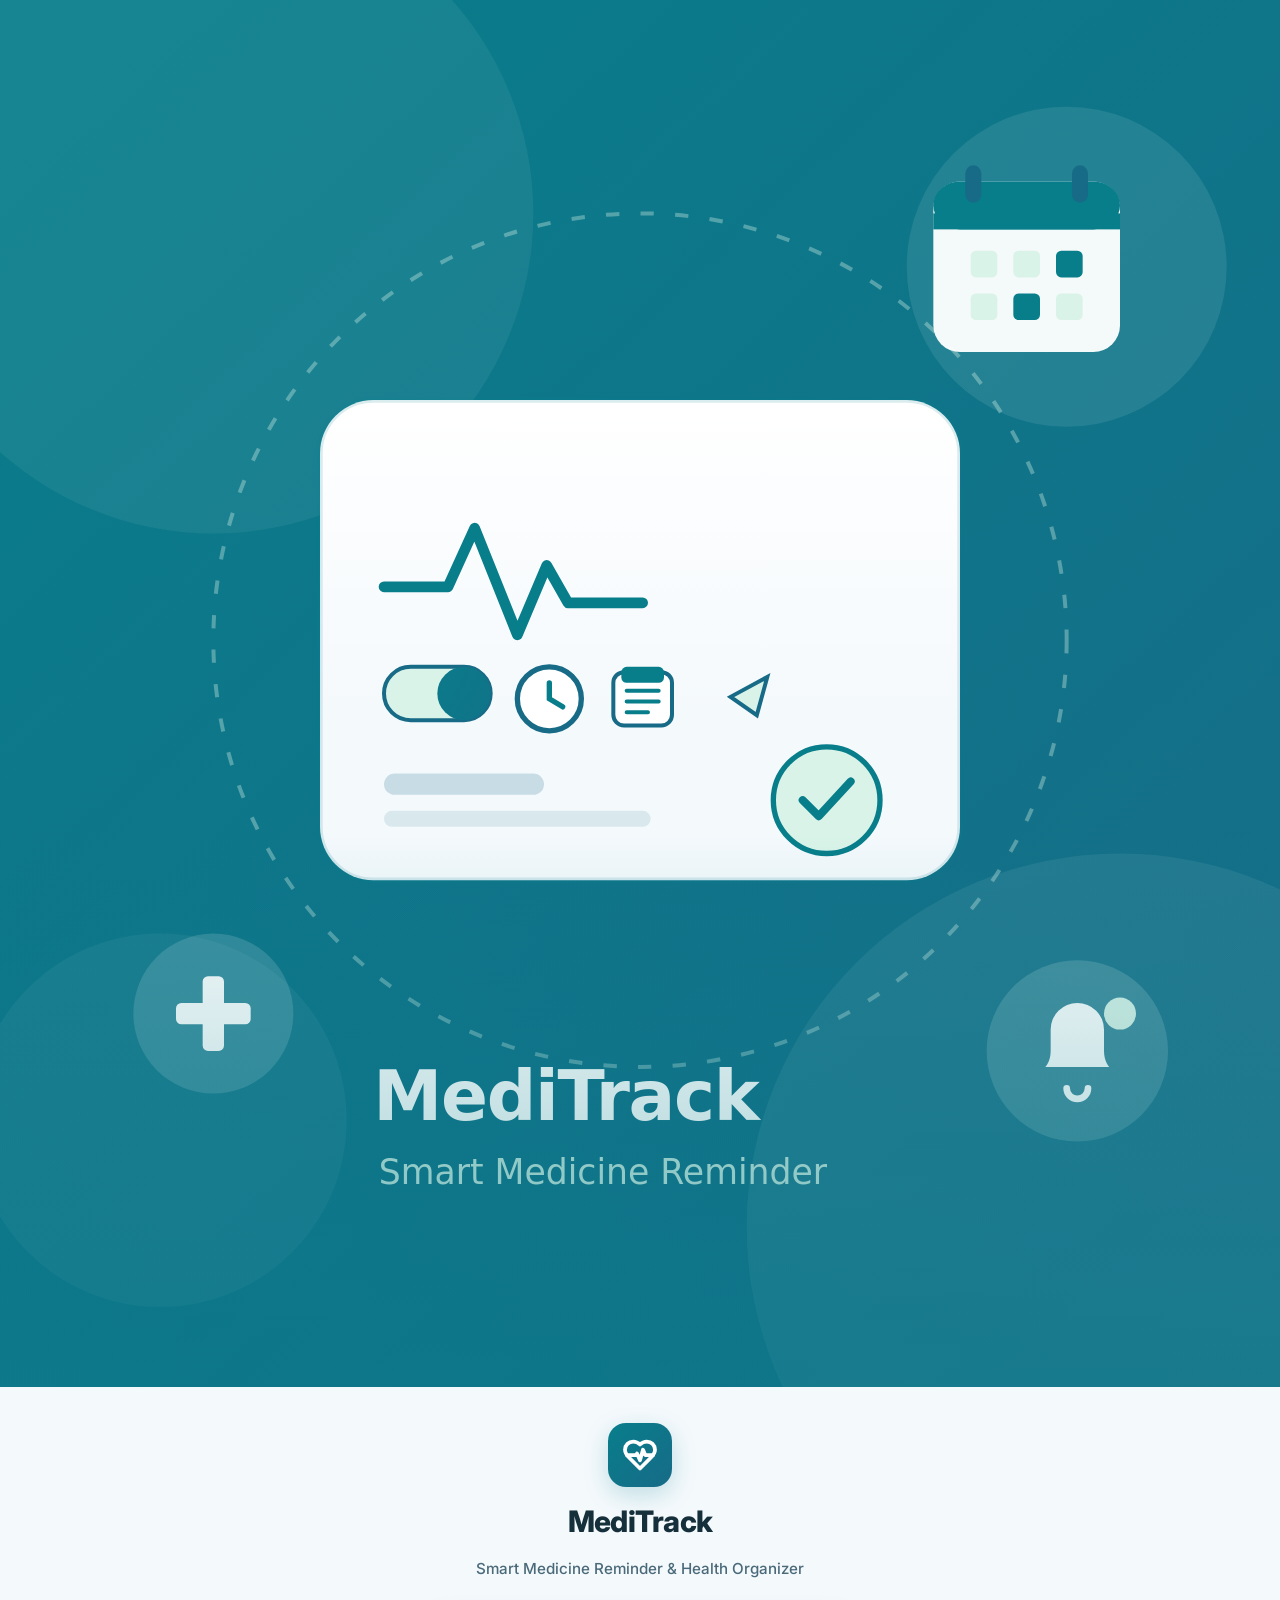
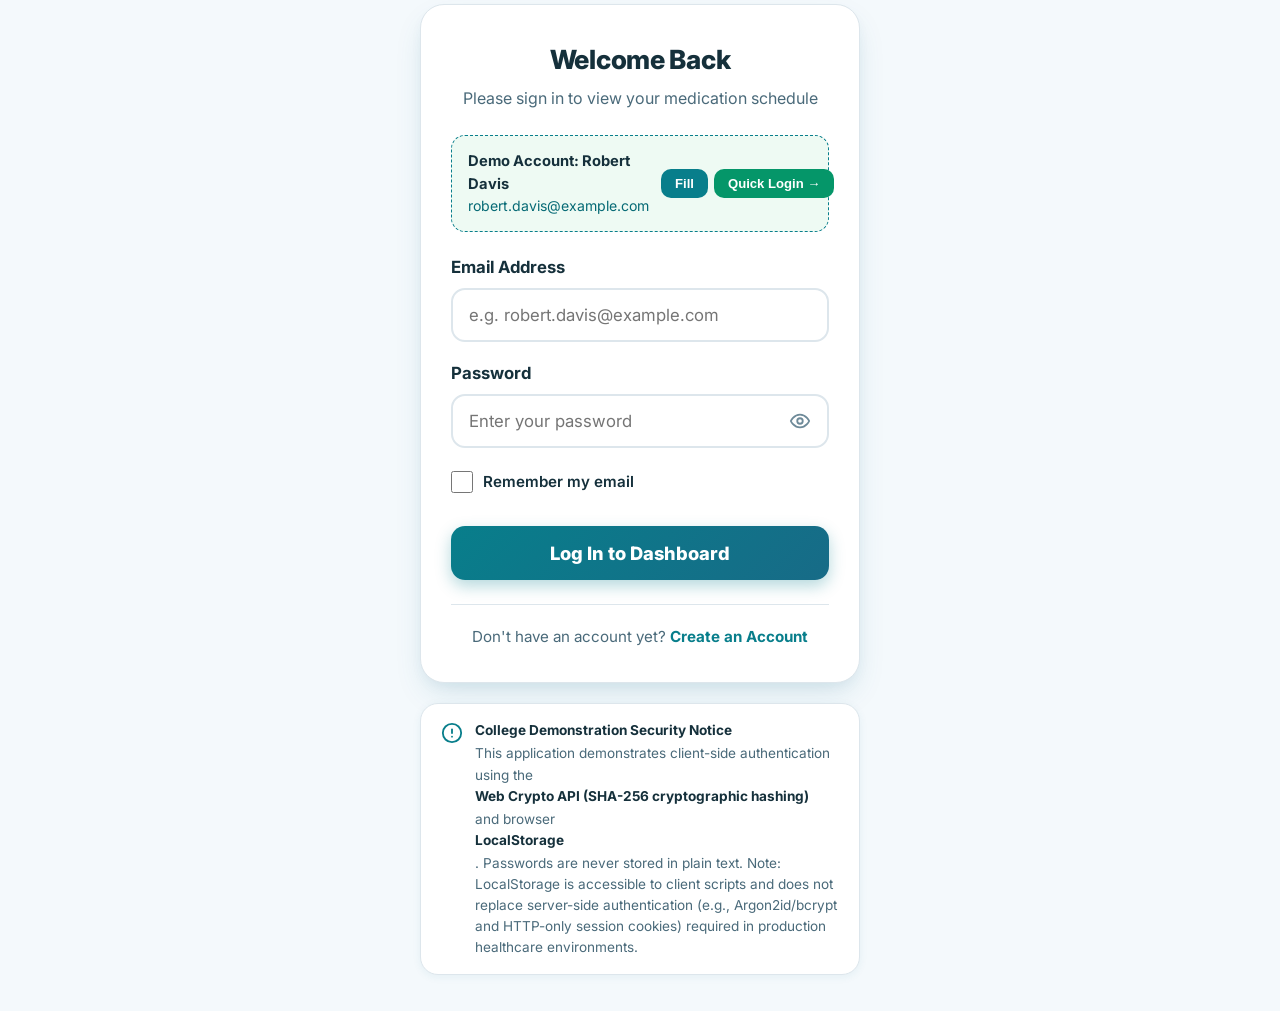
==== commit 6f01c23f: "update from bolt agent" ====
--- a/login.html
+++ b/login.html
@@ -9,7 +9,13 @@
 </head>
 <body class="auth-page">
 
-  <div class="auth-wrapper">
+  <aside class="auth-illustration-panel" aria-hidden="true">
+    <img src="assets/images/auth-illustration.svg" alt="Healthcare illustration showing medication management with calendar and notifications" />
+    <div class="illustration-overlay"></div>
+  </aside>
+
+  <main class="auth-form-panel">
+    <div class="auth-wrapper">
     <!-- Brand Header -->
     <header class="auth-brand">
       <div class="auth-logo-box">
@@ -121,7 +127,7 @@
 
     <!-- Educational Demonstration Security Notice -->
     <div class="edu-notice-card">
-      <svg xmlns="http://www.w3.org/2000/svg" width="22" height="22" viewBox="0 0 24 24" fill="none" stroke="#0284c7" stroke-width="2" stroke-linecap="round" stroke-linejoin="round" style="flex-shrink: 0; margin-top: 2px;">
+      <svg xmlns="http://www.w3.org/2000/svg" width="22" height="22" viewBox="0 0 24 24" fill="none" stroke="#087E8B" stroke-width="2" stroke-linecap="round" stroke-linejoin="round" style="flex-shrink: 0; margin-top: 2px;">
         <circle cx="12" cy="12" r="10"/>
         <line x1="12" x2="12" y1="8" y2="12"/>
         <line x1="12" x2="12.01" y1="16" y2="16"/>
@@ -134,7 +140,9 @@
         </span>
       </div>
     </div>
-  </div>
+      </div>
+    </div>
+  </main>
 
   <!-- Authentication Script -->
   <script src="auth.js"></script>
--- a/style.css
+++ b/style.css
@@ -1,100 +1,104 @@
 /* ==========================================================================
-   MediTrack - Smart Medicine Reminder
-   Healthcare Theme: Clean White & Light-Blue Dashboard
+   MediTrack – Smart Medicine Reminder
+   Premium Healthcare Theme · Teal & Mint Palette
    Elderly-Friendly Accessibility & Responsive Design
    ========================================================================== */
 
+@import url('https://fonts.googleapis.com/css2?family=Inter:wght@400;500;600;700;800&display=swap');
+
 :root {
-  /* Color Palette - Premium Healthcare Theme */
-  --primary: #0284c7;        /* Sky Blue 600 */
-  --primary-hover: #0369a1;  /* Sky Blue 700 */
-  --primary-light: #e0f2fe;  /* Sky Blue 100 */
-  --primary-subtle: #f0f9ff; /* Sky Blue 50 */
-  --primary-border: #bae6fd;
-
-  --success: #10b981;        /* Emerald 500 - Taken */
-  --success-hover: #059669;
-  --success-bg: #ecfdf5;
-  --success-border: #a7f3d0;
-
-  --danger: #ef4444;         /* Red 500 - Missed */
-  --danger-hover: #dc2626;
-  --danger-bg: #fef2f2;
-  --danger-border: #fecaca;
-
-  --warning: #f59e0b;        /* Amber 500 - Pending / Caution */
-  --warning-hover: #d97706;
-  --warning-bg: #fffbeb;
-  --warning-border: #fde68a;
-
-  --info: #0ea5e9;
-  --info-bg: #f0f9ff;
-
-  /* Neutrals */
-  --bg-page: #f8fafc;        /* Slate 50 */
+  /* ===== Color Palette (requested) ===== */
+  --primary: #176B87;          /* Primary blue */
+  --primary-hover: #0F5570;    /* Deeper blue on hover */
+  --primary-light: #E4EFF5;    /* Tint */
+  --primary-subtle: #F2F7FA;   /* Lightest tint */
+  --primary-border: #C4D7E2;
+
+  --accent: #087E8B;           /* Deep teal blue */
+  --accent-hover: #066A75;
+  --accent-light: #D9F3E8;     /* Mint green */
+  --accent-subtle: #EEFAF3;
+  --accent-border: #A9DCC9;
+
+  --success: #2E9E6B;          /* Calmer emerald */
+  --success-hover: #248055;
+  --success-bg: #E8F6EF;
+  --success-border: #A9DCC4;
+
+  --danger: #D14B5B;           /* Soft clinical red */
+  --danger-hover: #B53848;
+  --danger-bg: #FBEAED;
+  --danger-border: #F0C7CD;
+
+  --warning: #E0922F;          /* Warm amber */
+  --warning-hover: #BD7722;
+  --warning-bg: #FDF3E2;
+  --warning-border: #F0D6A5;
+
+  --info: #5B92B5;
+  --info-bg: #EEF4F9;
+
+  /* ===== Neutrals ===== */
+  --bg-page: #F4F9FC;          /* Requested background */
   --bg-card: #ffffff;
-  --bg-muted: #f1f5f9;
-  --text-main: #0f172a;      /* Slate 900 - High Contrast & Readability */
-  --text-muted: #475569;     /* Slate 600 */
-  --text-subtle: #64748b;    /* Slate 500 */
-  --border-color: #e2e8f0;   /* Slate 200 */
-  --border-light: #f1f5f9;
-
-  /* Tag Colors */
-  --color-blue: #0284c7;
-  --color-teal: #0d9488;
-  --color-amber: #d97706;
-  --color-purple: #7c3aed;
-  --color-rose: #e11d48;
-  --color-cyan: #0891b2;
-
-  /* Shadows & Radii */
-  --radius-sm: 8px;
-  --radius-md: 12px;
-  --radius-lg: 16px;
-  --radius-xl: 22px;
-  --shadow-sm: 0 1px 3px rgba(0, 0, 0, 0.05);
-  --shadow-md: 0 4px 6px -1px rgba(0, 0, 0, 0.07), 0 2px 4px -2px rgba(0, 0, 0, 0.05);
-  --shadow-lg: 0 10px 15px -3px rgba(0, 0, 0, 0.08), 0 4px 6px -4px rgba(0, 0, 0, 0.04);
-  --shadow-card: 0 2px 10px rgba(2, 132, 199, 0.06);
-
-  /* Typography scale */
+  --bg-muted: #EEF3F7;
+  --text-main: #15303B;        /* Dark readable text */
+  --text-muted: #4A6A7A;
+  --text-subtle: #6E8A99;
+  --border-color: #DDE6EC;
+  --border-light: #EDF2F6;
+
+  /* ===== Tag Colors ===== */
+  --color-blue: #176B87;
+  --color-teal: #087E8B;
+  --color-amber: #E0922F;
+  --color-purple: #6C7BD1;     /* Muted indigo for contrast variety */
+  --color-rose: #D14B5B;
+  --color-cyan: #2AA0B0;
+
+  /* ===== Shadows & Radii ===== */
+  --radius-sm: 10px;
+  --radius-md: 14px;
+  --radius-lg: 18px;
+  --radius-xl: 24px;
+  --shadow-xs: 0 1px 2px rgba(23, 107, 135, 0.06);
+  --shadow-sm: 0 2px 8px rgba(23, 107, 135, 0.07);
+  --shadow-md: 0 6px 18px -4px rgba(23, 107, 135, 0.10), 0 3px 8px -2px rgba(23, 107, 135, 0.06);
+  --shadow-lg: 0 14px 32px -6px rgba(23, 107, 135, 0.14), 0 6px 14px -4px rgba(23, 107, 135, 0.08);
+  --shadow-card: 0 4px 14px rgba(23, 107, 135, 0.07);
+  --shadow-glow: 0 8px 24px rgba(8, 126, 139, 0.22);
+
+  /* ===== Typography ===== */
   --font-base-size: 16px;
-  --font-family: -apple-system, BlinkMacSystemFont, "Segoe UI", Roboto, "Helvetica Neue", Arial, sans-serif;
+  --font-family: 'Inter', -apple-system, BlinkMacSystemFont, "Segoe UI", Roboto, "Helvetica Neue", Arial, sans-serif;
+  --ease: cubic-bezier(0.4, 0, 0.2, 1);
 }
 
 /* Accessibility: Font Scaling */
-html[data-font-size="large"] {
-  --font-base-size: 18.5px;
-}
-html[data-font-size="xlarge"] {
-  --font-base-size: 21px;
-}
+html[data-font-size="large"]  { --font-base-size: 18.5px; }
+html[data-font-size="xlarge"] { --font-base-size: 21px; }
 
 /* Accessibility: High Contrast Mode */
 body.high-contrast {
   --bg-page: #ffffff;
   --bg-card: #ffffff;
-  --text-main: #000000;
-  --text-muted: #1e293b;
-  --text-subtle: #334155;
-  --border-color: #0f172a;
-  --primary: #0369a1;
-  --primary-light: #e0f2fe;
-  --success: #047857;
-  --danger: #b91c1c;
-  --shadow-card: 0 0 0 2px #0f172a;
-  --shadow-md: 0 0 0 2px #0f172a;
-}
-
+  --text-main: #0A1A22;
+  --text-muted: #1F3A47;
+  --text-subtle: #33525F;
+  --border-color: #0A1A22;
+  --primary: #0F5570;
+  --accent: #066A75;
+  --shadow-card: 0 0 0 2px #0A1A22;
+  --shadow-md: 0 0 0 2px #0A1A22;
+}
 body.high-contrast .card,
 body.high-contrast .medicine-card,
 body.high-contrast .reminder-card,
 body.high-contrast .dose-tracker-card {
-  border: 2px solid #0f172a !important;
-}
-
-/* Reset and Base Styles */
+  border: 2px solid #0A1A22 !important;
+}
+
+/* ===== Reset and Base Styles ===== */
 *, *::before, *::after {
   box-sizing: border-box;
   margin: 0;
@@ -104,10 +108,11 @@
 body {
   font-family: var(--font-family);
   font-size: var(--font-base-size);
-  line-height: 1.5;
+  line-height: 1.55;
   color: var(--text-main);
   background-color: var(--bg-page);
   -webkit-font-smoothing: antialiased;
+  -moz-osx-font-smoothing: grayscale;
   min-height: 100vh;
   display: flex;
   flex-direction: column;
@@ -115,11 +120,12 @@
 
 /* Focus Outline for Accessibility */
 :focus-visible {
-  outline: 3px solid var(--primary);
+  outline: 3px solid var(--accent);
   outline-offset: 3px;
-}
-
-/* App Container Layout */
+  border-radius: 4px;
+}
+
+/* ===== App Container Layout ===== */
 .app-layout {
   display: flex;
   min-height: 100vh;
@@ -130,8 +136,8 @@
    Sidebar Navigation (Desktop & Tablet)
    ========================================================================== */
 .sidebar {
-  width: 270px;
-  background-color: var(--bg-card);
+  width: 272px;
+  background: linear-gradient(180deg, #ffffff 0%, #F4F9FC 100%);
   border-right: 1px solid var(--border-color);
   display: flex;
   flex-direction: column;
@@ -143,46 +149,47 @@
 }
 
 .brand-section {
-  padding: 24px 20px;
-  display: flex;
-  align-items: center;
-  gap: 12px;
+  padding: 26px 22px;
+  display: flex;
+  align-items: center;
+  gap: 14px;
   border-bottom: 1px solid var(--border-color);
 }
 
 .brand-icon {
-  width: 44px;
-  height: 44px;
-  background: linear-gradient(135deg, #0284c7, #38bdf8);
+  width: 46px;
+  height: 46px;
+  background: linear-gradient(135deg, #087E8B 0%, #176B87 100%);
   border-radius: var(--radius-md);
   display: flex;
   align-items: center;
   justify-content: center;
   color: #ffffff;
-  box-shadow: 0 4px 10px rgba(2, 132, 199, 0.25);
+  box-shadow: var(--shadow-glow);
 }
 
 .brand-title-group h1 {
-  font-size: 1.25rem;
-  font-weight: 700;
+  font-size: 1.28rem;
+  font-weight: 800;
   color: var(--text-main);
   letter-spacing: -0.02em;
 }
 
 .brand-badge {
-  font-size: 0.72rem;
-  font-weight: 600;
-  color: var(--primary);
-  background-color: var(--primary-light);
-  padding: 2px 8px;
+  font-size: 0.7rem;
+  font-weight: 700;
+  color: var(--accent);
+  background-color: var(--accent-light);
+  padding: 3px 10px;
   border-radius: 999px;
   display: inline-block;
   text-transform: uppercase;
-  letter-spacing: 0.05em;
+  letter-spacing: 0.06em;
+  margin-top: 2px;
 }
 
 .nav-menu {
-  padding: 16px 12px;
+  padding: 18px 14px;
   list-style: none;
   display: flex;
   flex-direction: column;
@@ -195,25 +202,40 @@
   display: flex;
   align-items: center;
   gap: 14px;
-  padding: 12px 16px;
+  padding: 13px 16px;
   color: var(--text-muted);
   text-decoration: none;
   border-radius: var(--radius-md);
   font-weight: 600;
   font-size: 1rem;
-  transition: all 0.15s ease-in-out;
+  transition: all 0.18s var(--ease);
   border: 1px solid transparent;
+  position: relative;
 }
 
 .nav-link:hover {
-  background-color: var(--primary-subtle);
-  color: var(--primary);
+  background-color: var(--accent-subtle);
+  color: var(--accent);
+  transform: translateX(2px);
 }
 
 .nav-link.active {
-  background-color: var(--primary-light);
-  color: var(--primary-hover);
-  border-color: var(--primary-border);
+  background-color: var(--accent-light);
+  color: var(--accent-hover);
+  border-color: var(--accent-border);
+  box-shadow: var(--shadow-xs);
+}
+
+.nav-link.active::before {
+  content: '';
+  position: absolute;
+  left: -14px;
+  top: 50%;
+  transform: translateY(-50%);
+  width: 4px;
+  height: 26px;
+  background: var(--accent);
+  border-radius: 0 4px 4px 0;
 }
 
 .nav-link .nav-icon {
@@ -224,7 +246,7 @@
 
 .nav-counter {
   margin-left: auto;
-  background-color: var(--primary);
+  background-color: var(--accent);
   color: #fff;
   font-size: 0.75rem;
   font-weight: 700;
@@ -239,8 +261,8 @@
 }
 
 .quick-doctor-card {
-  background-color: var(--primary-subtle);
-  border: 1px solid var(--primary-border);
+  background-color: var(--accent-subtle);
+  border: 1px solid var(--accent-border);
   padding: 12px;
   border-radius: var(--radius-md);
   font-size: 0.85rem;
@@ -248,7 +270,7 @@
 
 .quick-doctor-card strong {
   display: block;
-  color: var(--primary-hover);
+  color: var(--accent-hover);
   font-size: 0.9rem;
   margin-bottom: 2px;
 }
@@ -266,7 +288,8 @@
 
 /* Top Live Header */
 .top-header {
-  background-color: var(--bg-card);
+  background-color: rgba(255, 255, 255, 0.85);
+  backdrop-filter: blur(10px);
   border-bottom: 1px solid var(--border-color);
   padding: 16px 28px;
   display: flex;
@@ -290,11 +313,12 @@
 
 .live-time-badge {
   font-size: 1.35rem;
-  font-weight: 700;
-  color: var(--primary-hover);
+  font-weight: 800;
+  color: var(--accent);
   display: flex;
   align-items: center;
   gap: 8px;
+  letter-spacing: -0.01em;
 }
 
 .header-actions {
@@ -305,9 +329,9 @@
 
 /* Views Container */
 .content-area {
-  padding: 28px;
+  padding: 30px;
   flex: 1;
-  max-width: 1300px;
+  max-width: 1320px;
   width: 100%;
   margin: 0 auto;
 }
@@ -318,11 +342,11 @@
 
 .view-section.active {
   display: block;
-  animation: fadeIn 0.2s ease-in-out;
+  animation: fadeIn 0.28s var(--ease);
 }
 
 @keyframes fadeIn {
-  from { opacity: 0; transform: translateY(4px); }
+  from { opacity: 0; transform: translateY(6px); }
   to { opacity: 1; transform: translateY(0); }
 }
 
@@ -331,13 +355,13 @@
   display: flex;
   align-items: center;
   justify-content: space-between;
-  margin-bottom: 24px;
+  margin-bottom: 26px;
   flex-wrap: wrap;
   gap: 16px;
 }
 
 .view-header-title h2 {
-  font-size: 1.75rem;
+  font-size: 1.8rem;
   font-weight: 800;
   color: var(--text-main);
   letter-spacing: -0.02em;
@@ -345,8 +369,8 @@
 
 .view-header-title p {
   color: var(--text-muted);
-  font-size: 0.95rem;
-  margin-top: 2px;
+  font-size: 0.96rem;
+  margin-top: 3px;
 }
 
 /* ==========================================================================
@@ -355,15 +379,15 @@
 
 /* Welcome Banner */
 .welcome-banner {
-  background: linear-gradient(135deg, #0284c7 0%, #0369a1 100%);
+  background: linear-gradient(135deg, #176B87 0%, #087E8B 55%, #066A75 100%);
   color: #ffffff;
-  border-radius: var(--radius-lg);
-  padding: 24px 28px;
-  margin-bottom: 28px;
+  border-radius: var(--radius-xl);
+  padding: 28px 32px;
+  margin-bottom: 30px;
   display: flex;
   align-items: center;
   justify-content: space-between;
-  box-shadow: 0 8px 20px rgba(2, 132, 199, 0.2);
+  box-shadow: var(--shadow-glow);
   position: relative;
   overflow: hidden;
 }
@@ -371,31 +395,60 @@
 .welcome-banner::after {
   content: '';
   position: absolute;
-  right: -30px;
-  top: -30px;
-  width: 180px;
-  height: 180px;
-  background: radial-gradient(circle, rgba(255, 255, 255, 0.15) 0%, transparent 70%);
+  right: -40px;
+  top: -40px;
+  width: 220px;
+  height: 220px;
+  background: radial-gradient(circle, rgba(217, 243, 232, 0.25) 0%, transparent 70%);
   border-radius: 50%;
   pointer-events: none;
 }
 
+.welcome-banner-illustration {
+  flex-shrink: 0;
+  margin-left: 24px;
+  display: flex;
+  align-items: center;
+  justify-content: center;
+  animation: floatBob 6s ease-in-out infinite;
+}
+
+.welcome-banner-illustration img {
+  width: 220px;
+  height: auto;
+  max-height: 170px;
+  object-fit: contain;
+}
+
+@keyframes floatBob {
+  0%, 100% { transform: translateY(0); }
+  50% { transform: translateY(-8px); }
+}
+
+.welcome-text {
+  position: relative;
+  z-index: 1;
+}
+
 .welcome-text h2 {
-  font-size: 1.85rem;
+  font-size: 1.95rem;
   font-weight: 800;
-  margin-bottom: 6px;
+  margin-bottom: 8px;
+  letter-spacing: -0.02em;
 }
 
 .welcome-text p {
-  font-size: 1.05rem;
-  opacity: 0.92;
-  max-width: 600px;
+  font-size: 1.06rem;
+  opacity: 0.94;
+  max-width: 560px;
+  line-height: 1.5;
 }
 
 .welcome-quick-actions {
   display: flex;
   gap: 12px;
   z-index: 1;
+  margin-top: 18px;
 }
 
 /* Stats Cards Grid */
@@ -403,29 +456,47 @@
   display: grid;
   grid-template-columns: repeat(4, 1fr);
   gap: 20px;
-  margin-bottom: 28px;
+  margin-bottom: 30px;
 }
 
 .stat-card {
   background-color: var(--bg-card);
   border: 1px solid var(--border-color);
   border-radius: var(--radius-lg);
-  padding: 20px;
+  padding: 22px;
   box-shadow: var(--shadow-card);
   display: flex;
   align-items: center;
   gap: 16px;
-  transition: transform 0.15s ease, box-shadow 0.15s ease;
+  transition: transform 0.2s var(--ease), box-shadow 0.2s var(--ease);
+  position: relative;
+  overflow: hidden;
+}
+
+.stat-card::after {
+  content: '';
+  position: absolute;
+  top: 0;
+  left: 0;
+  width: 100%;
+  height: 4px;
+  background: var(--accent);
+  opacity: 0;
+  transition: opacity 0.2s var(--ease);
 }
 
 .stat-card:hover {
-  transform: translateY(-2px);
+  transform: translateY(-3px);
   box-shadow: var(--shadow-md);
 }
 
+.stat-card:hover::after {
+  opacity: 1;
+}
+
 .stat-icon-wrapper {
-  width: 52px;
-  height: 52px;
+  width: 54px;
+  height: 54px;
   border-radius: var(--radius-md);
   display: flex;
   align-items: center;
@@ -439,10 +510,11 @@
 }
 
 .stat-value {
-  font-size: 2.1rem;
+  font-size: 2.15rem;
   font-weight: 800;
   line-height: 1.1;
   color: var(--text-main);
+  letter-spacing: -0.02em;
 }
 
 .stat-label {
@@ -454,68 +526,220 @@
 
 /* Specific stat styles */
 .stat-primary .stat-icon-wrapper { background-color: var(--primary-light); color: var(--primary); }
-.stat-info-card .stat-icon-wrapper { background-color: #ede9fe; color: #7c3aed; }
+.stat-info-card .stat-icon-wrapper { background-color: var(--accent-light); color: var(--accent); }
 .stat-success .stat-icon-wrapper { background-color: var(--success-bg); color: var(--success); }
 .stat-danger .stat-icon-wrapper { background-color: var(--danger-bg); color: var(--danger); }
 
-/* Daily Adherence Progress Card */
+/* ===== Dashboard progress + weekly layout ===== */
+.dashboard-midrow {
+  display: grid;
+  grid-template-columns: 1fr 1.6fr;
+  gap: 24px;
+  margin-bottom: 30px;
+  align-items: stretch;
+}
+
+/* Daily Adherence Progress Card with ring */
 .adherence-card {
   background-color: var(--bg-card);
   border: 1px solid var(--border-color);
   border-radius: var(--radius-lg);
-  padding: 24px;
-  margin-bottom: 28px;
+  padding: 26px;
   box-shadow: var(--shadow-card);
+  display: flex;
+  flex-direction: column;
+  gap: 18px;
 }
 
 .adherence-header {
   display: flex;
   justify-content: space-between;
   align-items: center;
-  margin-bottom: 14px;
 }
 
 .adherence-title {
-  font-size: 1.15rem;
+  font-size: 1.12rem;
   font-weight: 700;
   color: var(--text-main);
 }
 
 .adherence-percent {
-  font-size: 1.75rem;
+  font-size: 1.7rem;
   font-weight: 800;
-  color: var(--primary);
+  color: var(--accent);
+  letter-spacing: -0.02em;
+}
+
+/* Progress ring (SVG) */
+.progress-ring-wrap {
+  display: flex;
+  align-items: center;
+  gap: 22px;
+}
+
+.progress-ring {
+  width: 130px;
+  height: 130px;
+  flex-shrink: 0;
+  transform: rotate(-90deg);
+}
+
+.progress-ring-track {
+  fill: none;
+  stroke: var(--accent-light);
+  stroke-width: 12;
+}
+
+.progress-ring-fill {
+  fill: none;
+  stroke: url(#ringGrad);
+  stroke-width: 12;
+  stroke-linecap: round;
+  transition: stroke-dashoffset 0.9s var(--ease);
+}
+
+.progress-ring-center {
+  flex: 1;
+}
+
+.progress-ring-center .ring-value {
+  font-size: 2rem;
+  font-weight: 800;
+  color: var(--accent);
+  display: block;
+  letter-spacing: -0.02em;
+}
+
+.progress-ring-center .ring-label {
+  font-size: 0.88rem;
+  color: var(--text-muted);
+  font-weight: 600;
 }
 
 .progress-track {
-  height: 16px;
-  background-color: var(--border-light);
+  height: 14px;
+  background-color: var(--bg-muted);
   border-radius: 999px;
   overflow: hidden;
   position: relative;
-  box-shadow: inset 0 1px 3px rgba(0,0,0,0.06);
+  box-shadow: inset 0 1px 3px rgba(23, 107, 135, 0.08);
 }
 
 .progress-bar-fill {
   height: 100%;
-  background: linear-gradient(90deg, #38bdf8 0%, #0284c7 100%);
+  background: linear-gradient(90deg, #087E8B 0%, #176B87 100%);
   border-radius: 999px;
-  transition: width 0.6s cubic-bezier(0.4, 0, 0.2, 1);
+  transition: width 0.7s var(--ease);
+  position: relative;
+}
+
+.progress-bar-fill::after {
+  content: '';
+  position: absolute;
+  inset: 0;
+  background: linear-gradient(90deg, transparent 0%, rgba(255,255,255,0.35) 50%, transparent 100%);
+  animation: shimmer 2.5s infinite;
+}
+
+@keyframes shimmer {
+  0% { transform: translateX(-100%); }
+  100% { transform: translateX(100%); }
 }
 
 .adherence-subtext {
-  margin-top: 10px;
   font-size: 0.92rem;
   color: var(--text-muted);
   font-weight: 500;
 }
 
+/* Weekly chart card */
+.weekly-chart-card {
+  background-color: var(--bg-card);
+  border: 1px solid var(--border-color);
+  border-radius: var(--radius-lg);
+  padding: 26px;
+  box-shadow: var(--shadow-card);
+  display: flex;
+  flex-direction: column;
+}
+
+.weekly-chart-header {
+  display: flex;
+  justify-content: space-between;
+  align-items: center;
+  margin-bottom: 18px;
+}
+
+.weekly-chart-header h3 {
+  font-size: 1.12rem;
+  font-weight: 700;
+  color: var(--text-main);
+}
+
+.weekly-chart-bars {
+  display: flex;
+  align-items: flex-end;
+  justify-content: space-between;
+  gap: 10px;
+  height: 180px;
+  padding-top: 8px;
+}
+
+.weekly-bar-col {
+  flex: 1;
+  display: flex;
+  flex-direction: column;
+  align-items: center;
+  gap: 8px;
+  height: 100%;
+  justify-content: flex-end;
+}
+
+.weekly-bar {
+  width: 100%;
+  max-width: 38px;
+  background: linear-gradient(180deg, #087E8B 0%, #176B87 100%);
+  border-radius: 8px 8px 4px 4px;
+  transition: height 0.7s var(--ease), filter 0.18s var(--ease);
+  position: relative;
+  min-height: 4px;
+}
+
+.weekly-bar.today {
+  background: linear-gradient(180deg, #2E9E6B 0%, #248055 100%);
+}
+
+.weekly-bar-col:hover .weekly-bar {
+  filter: brightness(1.08);
+}
+
+.weekly-bar-value {
+  position: absolute;
+  top: -22px;
+  left: 50%;
+  transform: translateX(-50%);
+  font-size: 0.72rem;
+  font-weight: 800;
+  color: var(--accent);
+  white-space: nowrap;
+}
+
+.weekly-bar-label {
+  font-size: 0.78rem;
+  font-weight: 700;
+  color: var(--text-muted);
+}
+
+.weekly-bar-col.is-today .weekly-bar-label {
+  color: var(--success);
+}
+
 /* Upcoming Reminders Section */
 .section-title-row {
   display: flex;
   align-items: center;
   justify-content: space-between;
-  margin-bottom: 16px;
+  margin-bottom: 18px;
 }
 
 .section-title-row h3 {
@@ -540,12 +764,30 @@
   align-items: center;
   justify-content: space-between;
   gap: 16px;
-  transition: all 0.15s ease;
+  transition: all 0.18s var(--ease);
 }
 
 .reminder-card:hover {
-  border-color: var(--primary-border);
+  border-color: var(--accent-border);
   box-shadow: var(--shadow-md);
+  transform: translateY(-1px);
+}
+
+.reminder-card.status-pending {
+  border-left: 4px solid var(--warning);
+}
+
+.reminder-card.status-taken {
+  border-left: 4px solid var(--success);
+  background-color: var(--success-bg);
+}
+
+.reminder-card.status-missed {
+  border-left: 4px solid var(--danger);
+}
+
+.reminder-card.status-skipped {
+  border-left: 4px solid var(--text-subtle);
 }
 
 .reminder-card-left {
@@ -555,14 +797,15 @@
 }
 
 .reminder-icon-box {
-  width: 48px;
-  height: 48px;
+  width: 50px;
+  height: 50px;
   border-radius: var(--radius-md);
   display: flex;
   align-items: center;
   justify-content: center;
   flex-shrink: 0;
   color: #fff;
+  box-shadow: var(--shadow-xs);
 }
 
 .reminder-card-info {
@@ -599,9 +842,9 @@
 }
 
 .meta-instruction {
-  background-color: var(--primary-subtle);
-  color: var(--primary-hover);
-  padding: 2px 10px;
+  background-color: var(--accent-subtle);
+  color: var(--accent-hover);
+  padding: 3px 10px;
   border-radius: var(--radius-sm);
   font-weight: 600;
   font-size: 0.85rem;
@@ -626,6 +869,7 @@
   align-items: center;
   gap: 16px;
   flex-wrap: wrap;
+  box-shadow: var(--shadow-xs);
 }
 
 .search-box {
@@ -636,18 +880,21 @@
 
 .search-box input {
   width: 100%;
-  padding: 10px 14px 10px 38px;
-  border: 1px solid var(--border-color);
+  padding: 11px 14px 11px 40px;
+  border: 1.5px solid var(--border-color);
   border-radius: var(--radius-sm);
-  font-size: 0.95rem;
+  font-size: 0.96rem;
   font-family: inherit;
   background-color: var(--bg-page);
   color: var(--text-main);
+  transition: border-color 0.18s var(--ease), box-shadow 0.18s var(--ease);
 }
 
 .search-box input:focus {
   background-color: #fff;
-  border-color: var(--primary);
+  border-color: var(--accent);
+  box-shadow: 0 0 0 3px rgba(8, 126, 139, 0.14);
+  outline: none;
 }
 
 .search-icon {
@@ -661,7 +908,7 @@
 
 .medicines-grid {
   display: grid;
-  grid-template-columns: repeat(auto-fill, minmax(320px, 1fr));
+  grid-template-columns: repeat(auto-fill, minmax(330px, 1fr));
   gap: 20px;
 }
 
@@ -673,7 +920,7 @@
   box-shadow: var(--shadow-card);
   display: flex;
   flex-direction: column;
-  transition: transform 0.15s ease, box-shadow 0.15s ease;
+  transition: transform 0.2s var(--ease), box-shadow 0.2s var(--ease);
   position: relative;
   overflow: hidden;
 }
@@ -688,16 +935,16 @@
   background-color: var(--primary);
 }
 
-.medicine-card.border-blue::before { background-color: var(--color-blue); }
-.medicine-card.border-teal::before { background-color: var(--color-teal); }
-.medicine-card.border-amber::before { background-color: var(--color-amber); }
+.medicine-card.border-blue::before   { background-color: var(--color-blue); }
+.medicine-card.border-teal::before   { background-color: var(--color-teal); }
+.medicine-card.border-amber::before  { background-color: var(--color-amber); }
 .medicine-card.border-purple::before { background-color: var(--color-purple); }
-.medicine-card.border-rose::before { background-color: var(--color-rose); }
-.medicine-card.border-cyan::before { background-color: var(--color-cyan); }
+.medicine-card.border-rose::before   { background-color: var(--color-rose); }
+.medicine-card.border-cyan::before   { background-color: var(--color-cyan); }
 
 .medicine-card:hover {
-  transform: translateY(-2px);
-  box-shadow: var(--shadow-md);
+  transform: translateY(-3px);
+  box-shadow: var(--shadow-lg);
 }
 
 .med-card-header {
@@ -714,18 +961,19 @@
 }
 
 .med-type-avatar {
-  width: 44px;
-  height: 44px;
+  width: 46px;
+  height: 46px;
   border-radius: var(--radius-md);
   display: flex;
   align-items: center;
   justify-content: center;
   color: #fff;
   flex-shrink: 0;
+  box-shadow: var(--shadow-xs);
 }
 
 .med-card-name {
-  font-size: 1.25rem;
+  font-size: 1.22rem;
   font-weight: 800;
   color: var(--text-main);
   line-height: 1.2;
@@ -773,9 +1021,9 @@
 }
 
 .time-pill {
-  background-color: var(--primary-light);
-  color: var(--primary-hover);
-  padding: 3px 9px;
+  background-color: var(--accent-light);
+  color: var(--accent-hover);
+  padding: 4px 10px;
   border-radius: 999px;
   font-size: 0.82rem;
   font-weight: 700;
@@ -789,8 +1037,8 @@
 }
 
 .med-notes-box {
-  background-color: var(--bg-page);
-  border: 1px solid var(--border-light);
+  background-color: var(--accent-subtle);
+  border: 1px solid var(--accent-border);
   border-radius: var(--radius-sm);
   padding: 10px 12px;
   font-size: 0.88rem;
@@ -802,7 +1050,7 @@
 }
 
 .notes-icon {
-  color: var(--primary);
+  color: var(--accent);
   flex-shrink: 0;
   margin-top: 2px;
 }
@@ -838,19 +1086,19 @@
   font-size: 0.95rem;
   cursor: pointer;
   white-space: nowrap;
-  transition: all 0.15s ease;
+  transition: all 0.18s var(--ease);
 }
 
 .period-filter-btn:hover {
-  background-color: var(--primary-subtle);
-  color: var(--primary);
+  background-color: var(--accent-subtle);
+  color: var(--accent);
 }
 
 .period-filter-btn.active {
-  background-color: var(--primary);
+  background-color: var(--accent);
   color: #fff;
-  border-color: var(--primary);
-  box-shadow: 0 2px 8px rgba(2, 132, 199, 0.25);
+  border-color: var(--accent);
+  box-shadow: 0 3px 10px rgba(8, 126, 139, 0.28);
 }
 
 .dose-tracker-card {
@@ -863,26 +1111,32 @@
   align-items: center;
   gap: 20px;
   box-shadow: var(--shadow-sm);
-  transition: all 0.15s ease;
+  transition: all 0.18s var(--ease);
 }
 
 .dose-tracker-card:hover {
   box-shadow: var(--shadow-md);
-}
+  transform: translateY(-1px);
+}
+
+.dose-tracker-card.status-taken { border-left: 4px solid var(--success); }
+.dose-tracker-card.status-missed { border-left: 4px solid var(--danger); }
+.dose-tracker-card.status-skipped { border-left: 4px solid var(--text-subtle); }
+.dose-tracker-card.status-pending { border-left: 4px solid var(--warning); }
 
 .dose-time-badge {
-  background-color: var(--primary-subtle);
-  border: 1px solid var(--primary-border);
+  background-color: var(--accent-subtle);
+  border: 1px solid var(--accent-border);
   padding: 10px 16px;
   border-radius: var(--radius-md);
   text-align: center;
-  min-width: 95px;
+  min-width: 100px;
 }
 
 .dose-time-badge .time-main {
   font-size: 1.15rem;
   font-weight: 800;
-  color: var(--primary-hover);
+  color: var(--accent-hover);
   display: block;
 }
 
@@ -908,7 +1162,7 @@
 }
 
 .dose-name-row h4 {
-  font-size: 1.25rem;
+  font-size: 1.22rem;
   font-weight: 700;
   color: var(--text-main);
 }
@@ -980,6 +1234,14 @@
   border-bottom: 1px solid var(--border-light);
   color: var(--text-main);
   vertical-align: middle;
+}
+
+.data-table tbody tr {
+  transition: background-color 0.15s var(--ease);
+}
+
+.data-table tbody tr:hover {
+  background-color: var(--accent-subtle);
 }
 
 .history-type-dot {
@@ -1041,10 +1303,16 @@
   align-items: center;
   gap: 24px;
   box-shadow: var(--shadow-card);
+  transition: transform 0.18s var(--ease), box-shadow 0.18s var(--ease);
+}
+
+.reminder-full-card:hover {
+  box-shadow: var(--shadow-md);
+  transform: translateY(-2px);
 }
 
 .reminder-full-card.active-reminder {
-  border-left: 6px solid var(--primary);
+  border-left: 6px solid var(--accent);
   background-color: #fff;
 }
 
@@ -1058,16 +1326,17 @@
 .reminder-time-large {
   font-size: 1.8rem;
   font-weight: 800;
-  color: var(--primary-hover);
+  color: var(--accent);
   line-height: 1.1;
+  letter-spacing: -0.02em;
 }
 
 .reminder-countdown-badge {
   font-size: 0.8rem;
   font-weight: 700;
-  color: var(--primary);
-  background-color: var(--primary-light);
-  padding: 3px 8px;
+  color: var(--accent);
+  background-color: var(--accent-light);
+  padding: 3px 10px;
   border-radius: 999px;
   margin-top: 6px;
   display: inline-block;
@@ -1121,7 +1390,7 @@
   display: flex;
   flex-direction: column;
   gap: 24px;
-  max-width: 800px;
+  max-width: 820px;
 }
 
 .settings-card {
@@ -1191,12 +1460,9 @@
 .slider {
   position: absolute;
   cursor: pointer;
-  top: 0;
-  left: 0;
-  right: 0;
-  bottom: 0;
-  background-color: #cbd5e1;
-  transition: .3s;
+  top: 0; left: 0; right: 0; bottom: 0;
+  background-color: #C4D2DA;
+  transition: .3s var(--ease);
   border-radius: 34px;
 }
 
@@ -1208,12 +1474,12 @@
   left: 4px;
   bottom: 4px;
   background-color: white;
-  transition: .3s;
+  transition: .3s var(--ease);
   border-radius: 50%;
 }
 
 input:checked + .slider {
-  background-color: var(--primary);
+  background-color: var(--accent);
 }
 
 input:checked + .slider:before {
@@ -1238,7 +1504,7 @@
 .radio-label input[type="radio"] {
   width: 18px;
   height: 18px;
-  accent-color: var(--primary);
+  accent-color: var(--accent);
 }
 
 /* Data Management Action Buttons */
@@ -1256,14 +1522,14 @@
   align-items: center;
   justify-content: center;
   gap: 8px;
-  padding: 10px 20px;
+  padding: 11px 20px;
   border-radius: var(--radius-md);
-  font-weight: 600;
+  font-weight: 700;
   font-size: 0.95rem;
   font-family: inherit;
   border: 1px solid transparent;
   cursor: pointer;
-  transition: all 0.15s ease;
+  transition: all 0.18s var(--ease);
   text-decoration: none;
   min-height: 44px;
 }
@@ -1275,10 +1541,12 @@
 .btn-primary {
   background-color: var(--primary);
   color: #ffffff;
+  box-shadow: 0 3px 10px rgba(23, 107, 135, 0.22);
 }
 
 .btn-primary:hover {
   background-color: var(--primary-hover);
+  box-shadow: 0 5px 14px rgba(23, 107, 135, 0.3);
 }
 
 .btn-success {
@@ -1307,7 +1575,8 @@
 
 .btn-outline:hover {
   background-color: var(--bg-muted);
-  border-color: var(--border-color);
+  border-color: var(--accent-border);
+  color: var(--accent);
 }
 
 .btn-ghost {
@@ -1330,7 +1599,7 @@
 }
 
 .btn-sm {
-  padding: 6px 14px;
+  padding: 7px 14px;
   font-size: 0.85rem;
   min-height: 36px;
   border-radius: var(--radius-sm);
@@ -1344,8 +1613,12 @@
 
 .btn-action-lg {
   min-height: 46px;
-  padding: 8px 18px;
+  padding: 9px 18px;
   font-size: 0.95rem;
+}
+
+.btn-icon-text {
+  font-weight: 700;
 }
 
 .btn-icon {
@@ -1359,7 +1632,7 @@
   background: transparent;
   color: var(--text-muted);
   cursor: pointer;
-  transition: all 0.15s ease;
+  transition: all 0.18s var(--ease);
 }
 
 .btn-icon:hover {
@@ -1372,6 +1645,8 @@
   color: var(--danger);
 }
 
+.btn-icon.text-muted { color: var(--text-subtle); }
+
 /* Forms */
 .form-group {
   margin-bottom: 18px;
@@ -1393,20 +1668,20 @@
 
 .form-input, .form-select, .form-textarea {
   width: 100%;
-  padding: 11px 14px;
+  padding: 12px 14px;
   border: 1.5px solid var(--border-color);
   border-radius: var(--radius-md);
   font-size: 1rem;
   font-family: inherit;
   background-color: #fff;
   color: var(--text-main);
-  transition: border-color 0.15s ease;
+  transition: border-color 0.18s var(--ease), box-shadow 0.18s var(--ease);
 }
 
 .form-input:focus, .form-select:focus, .form-textarea:focus {
-  border-color: var(--primary);
+  border-color: var(--accent);
   outline: none;
-  box-shadow: 0 0 0 3px rgba(2, 132, 199, 0.12);
+  box-shadow: 0 0 0 3px rgba(8, 126, 139, 0.14);
 }
 
 .form-row {
@@ -1459,25 +1734,38 @@
 }
 
 .status-badge.status-pending {
-  background-color: var(--primary-light);
-  color: var(--primary-hover);
-  border: 1px solid var(--primary-border);
-}
+  background-color: var(--accent-light);
+  color: var(--accent-hover);
+  border: 1px solid var(--accent-border);
+}
+
+/* Generic badges */
+.badge {
+  display: inline-flex;
+  align-items: center;
+  padding: 4px 12px;
+  border-radius: 999px;
+  font-size: 0.82rem;
+  font-weight: 700;
+}
+.badge-primary { background: var(--primary-light); color: var(--primary); }
+.badge-success { background: var(--success-bg); color: var(--success); }
+.badge-warning { background: var(--warning-bg); color: var(--warning); }
 
 /* Background Color Helpers */
-.bg-blue { background-color: var(--color-blue); }
-.bg-teal { background-color: var(--color-teal); }
-.bg-amber { background-color: var(--color-amber); }
+.bg-blue   { background-color: var(--color-blue); }
+.bg-teal   { background-color: var(--color-teal); }
+.bg-amber  { background-color: var(--color-amber); }
 .bg-purple { background-color: var(--color-purple); }
-.bg-rose { background-color: var(--color-rose); }
-.bg-cyan { background-color: var(--color-cyan); }
+.bg-rose   { background-color: var(--color-rose); }
+.bg-cyan   { background-color: var(--color-cyan); }
 
 /* Empty States */
 .empty-state {
   text-align: center;
-  padding: 48px 20px;
+  padding: 52px 24px;
   background-color: var(--bg-card);
-  border: 2px dashed var(--border-color);
+  border: 2px dashed var(--accent-border);
   border-radius: var(--radius-lg);
   margin: 10px 0;
 }
@@ -1487,16 +1775,18 @@
 }
 
 .empty-icon {
-  width: 64px;
-  height: 64px;
-  background-color: var(--primary-light);
-  color: var(--primary);
-  border-radius: 50%;
+  width: 120px;
+  height: 110px;
+  background-color: var(--accent-subtle);
+  border-radius: var(--radius-lg);
   display: inline-flex;
   align-items: center;
   justify-content: center;
-  margin-bottom: 16px;
-}
+  margin-bottom: 18px;
+  padding: 16px;
+}
+
+.empty-icon svg { width: 100%; height: 100%; }
 
 .empty-state h3 {
   font-size: 1.3rem;
@@ -1509,7 +1799,7 @@
   color: var(--text-muted);
   max-width: 420px;
   margin: 0 auto 20px auto;
-  font-size: 0.95rem;
+  font-size: 0.96rem;
 }
 
 /* ==========================================================================
@@ -1517,12 +1807,9 @@
    ========================================================================== */
 .modal-overlay {
   position: fixed;
-  top: 0;
-  left: 0;
-  right: 0;
-  bottom: 0;
-  background-color: rgba(15, 23, 42, 0.6);
-  backdrop-filter: blur(4px);
+  top: 0; left: 0; right: 0; bottom: 0;
+  background-color: rgba(15, 48, 59, 0.55);
+  backdrop-filter: blur(5px);
   display: flex;
   align-items: center;
   justify-content: center;
@@ -1530,7 +1817,7 @@
   z-index: 1000;
   opacity: 0;
   visibility: hidden;
-  transition: opacity 0.2s ease, visibility 0.2s ease;
+  transition: opacity 0.22s var(--ease), visibility 0.22s var(--ease);
 }
 
 .modal-overlay.active {
@@ -1541,19 +1828,19 @@
 .modal-dialog {
   background-color: var(--bg-card);
   border-radius: var(--radius-xl);
-  box-shadow: 0 20px 25px -5px rgba(0, 0, 0, 0.15), 0 10px 10px -5px rgba(0, 0, 0, 0.04);
+  box-shadow: var(--shadow-lg);
   width: 100%;
   max-width: 580px;
   max-height: 90vh;
   display: flex;
   flex-direction: column;
-  transform: scale(0.96);
-  transition: transform 0.2s ease;
+  transform: scale(0.96) translateY(8px);
+  transition: transform 0.22s var(--ease);
   overflow: hidden;
 }
 
 .modal-overlay.active .modal-dialog {
-  transform: scale(1);
+  transform: scale(1) translateY(0);
 }
 
 .modal-header {
@@ -1589,14 +1876,14 @@
 .reminder-alert-card {
   max-width: 520px;
   text-align: center;
-  border-top: 8px solid var(--primary);
+  border-top: 8px solid var(--accent);
 }
 
 .alert-bell-pulse {
-  width: 72px;
-  height: 72px;
-  background-color: var(--primary-light);
-  color: var(--primary);
+  width: 76px;
+  height: 76px;
+  background-color: var(--accent-light);
+  color: var(--accent);
   border-radius: 50%;
   display: inline-flex;
   align-items: center;
@@ -1606,9 +1893,9 @@
 }
 
 @keyframes pulseAlarm {
-  0% { transform: scale(1); box-shadow: 0 0 0 0 rgba(2, 132, 199, 0.4); }
-  70% { transform: scale(1.06); box-shadow: 0 0 0 16px rgba(2, 132, 199, 0); }
-  100% { transform: scale(1); box-shadow: 0 0 0 0 rgba(2, 132, 199, 0); }
+  0% { transform: scale(1); box-shadow: 0 0 0 0 rgba(8, 126, 139, 0.45); }
+  70% { transform: scale(1.06); box-shadow: 0 0 0 18px rgba(8, 126, 139, 0); }
+  100% { transform: scale(1); box-shadow: 0 0 0 0 rgba(8, 126, 139, 0); }
 }
 
 .alert-med-name {
@@ -1627,9 +1914,9 @@
 
 .alert-info-pill {
   display: inline-block;
-  background-color: var(--primary-subtle);
-  border: 1px solid var(--primary-border);
-  color: var(--primary-hover);
+  background-color: var(--accent-subtle);
+  border: 1px solid var(--accent-border);
+  color: var(--accent-hover);
   padding: 8px 18px;
   border-radius: 999px;
   font-size: 1rem;
@@ -1661,7 +1948,7 @@
 
 .toast {
   pointer-events: auto;
-  background-color: #0f172a;
+  background-color: #15303B;
   color: #ffffff;
   padding: 14px 18px;
   border-radius: var(--radius-md);
@@ -1671,13 +1958,13 @@
   gap: 12px;
   font-size: 0.95rem;
   font-weight: 500;
-  animation: slideInUp 0.25s ease forwards;
-}
-
-.toast-success { background-color: #065f46; border-left: 5px solid #34d399; }
-.toast-error { background-color: #991b1b; border-left: 5px solid #f87171; }
-.toast-warning { background-color: #92400e; border-left: 5px solid #fbbf24; }
-.toast-info { background-color: #0c4a6e; border-left: 5px solid #38bdf8; }
+  animation: slideInUp 0.28s var(--ease) forwards;
+}
+
+.toast-success { background-color: #1F5E45; border-left: 5px solid #5BC395; }
+.toast-error   { background-color: #6E2230; border-left: 5px solid #E58595; }
+.toast-warning { background-color: #6E4818; border-left: 5px solid #EAB25A; }
+.toast-info    { background-color: #1B4A5A; border-left: 5px solid #5BC0CE; }
 
 .toast-icon {
   display: flex;
@@ -1702,7 +1989,7 @@
 .toast-fadeout {
   opacity: 0;
   transform: translateY(10px);
-  transition: all 0.25s ease;
+  transition: all 0.28s var(--ease);
 }
 
 @keyframes slideInUp {
@@ -1716,14 +2003,13 @@
 .mobile-bottom-nav {
   display: none;
   position: fixed;
-  bottom: 0;
-  left: 0;
-  right: 0;
-  background-color: var(--bg-card);
+  bottom: 0; left: 0; right: 0;
+  background-color: rgba(255, 255, 255, 0.92);
+  backdrop-filter: blur(10px);
   border-top: 1px solid var(--border-color);
   padding: 8px 12px;
   z-index: 100;
-  box-shadow: 0 -4px 10px rgba(0, 0, 0, 0.05);
+  box-shadow: 0 -4px 14px rgba(23, 107, 135, 0.08);
 }
 
 .mobile-nav-list {
@@ -1739,20 +2025,26 @@
   gap: 4px;
   color: var(--text-muted);
   text-decoration: none;
-  font-size: 0.75rem;
-  font-weight: 600;
+  font-size: 0.72rem;
+  font-weight: 700;
   padding: 6px 10px;
   border-radius: var(--radius-sm);
-  transition: color 0.15s ease;
+  transition: color 0.18s var(--ease);
 }
 
 .mobile-nav-item.active {
-  color: var(--primary);
+  color: var(--accent);
 }
 
 /* ==========================================================================
    Responsive Breakpoints
    ========================================================================== */
+@media (max-width: 1080px) {
+  .dashboard-midrow {
+    grid-template-columns: 1fr;
+  }
+}
+
 @media (max-width: 1024px) {
   .stats-grid {
     grid-template-columns: repeat(2, 1fr);
@@ -1770,19 +2062,30 @@
     display: block;
   }
   .main-wrapper {
-    padding-bottom: 76px; /* Space for bottom nav */
+    padding-bottom: 76px;
   }
   .top-header {
     padding: 12px 18px;
   }
   .content-area {
-    padding: 16px;
+    padding: 18px;
   }
   .welcome-banner {
     flex-direction: column;
     align-items: flex-start;
-    gap: 16px;
-    padding: 20px;
+    gap: 18px;
+    padding: 22px;
+  }
+  .welcome-banner-illustration {
+    margin-left: 0;
+    order: -1;
+    align-self: center;
+  }
+  .welcome-banner-illustration img {
+    width: 180px;
+  }
+  .welcome-quick-actions {
+    flex-wrap: wrap;
   }
   .stats-grid {
     grid-template-columns: 1fr;
@@ -1826,6 +2129,22 @@
   .header-actions {
     flex-wrap: wrap;
   }
+  .reminder-full-card {
+    flex-direction: column;
+    align-items: flex-start;
+    gap: 14px;
+  }
+  .reminder-full-left {
+    border-right: none;
+    border-bottom: 1px solid var(--border-color);
+    padding-right: 0;
+    padding-bottom: 12px;
+    width: 100%;
+    text-align: left;
+  }
+  .reminder-full-actions {
+    width: 100%;
+  }
 }
 
 @media (max-width: 480px) {
@@ -1847,54 +2166,92 @@
     padding: 6px 10px;
     font-size: 0.82rem;
   }
-}
-
+  .progress-ring-wrap {
+    gap: 16px;
+  }
+  .progress-ring {
+    width: 110px;
+    height: 110px;
+  }
+}
 
 /* ==========================================================================
    Authentication Pages (Login & Registration)
-   Elderly-Friendly Healthcare Aesthetic
+   Split layout with healthcare illustration panel
    ========================================================================== */
-
 .auth-page {
   min-height: 100vh;
   display: flex;
+  background-color: var(--bg-page);
+  color: var(--text-main);
+}
+
+/* Illustration panel (left on desktop) */
+.auth-illustration-panel {
+  flex: 1 1 48%;
+  min-height: 100vh;
+  position: relative;
+  display: flex;
+  align-items: center;
+  justify-content: center;
+  background: linear-gradient(135deg, #176B87 0%, #087E8B 100%);
+  overflow: hidden;
+}
+
+.auth-illustration-panel img {
+  width: 100%;
+  height: 100%;
+  object-fit: cover;
+  object-position: center;
+  display: block;
+}
+
+.auth-illustration-panel .illustration-overlay {
+  position: absolute;
+  inset: 0;
+  background: linear-gradient(180deg, transparent 60%, rgba(8, 126, 139, 0.45) 100%);
+  pointer-events: none;
+}
+
+/* Form panel (right on desktop) */
+.auth-form-panel {
+  flex: 1 1 52%;
+  min-height: 100vh;
+  display: flex;
   flex-direction: column;
-  background: linear-gradient(135deg, #f0f9ff 0%, #e0f2fe 50%, #f8fafc 100%);
-  color: var(--text-main);
-  padding: 30px 20px;
   justify-content: center;
   align-items: center;
+  padding: 36px 24px;
 }
 
 .auth-wrapper {
   width: 100%;
-  max-width: 520px;
+  max-width: 440px;
   display: flex;
   flex-direction: column;
   gap: 20px;
-  margin: auto;
-}
-
-/* Brand Bar in Auth */
+}
+
+/* Brand Header in Auth */
 .auth-brand {
   display: flex;
   flex-direction: column;
   align-items: center;
   text-align: center;
   gap: 12px;
-  margin-bottom: 8px;
+  margin-bottom: 4px;
 }
 
 .auth-logo-box {
-  width: 68px;
-  height: 68px;
-  background: linear-gradient(135deg, #0284c7 0%, #38bdf8 100%);
-  border-radius: 20px;
+  width: 64px;
+  height: 64px;
+  background: linear-gradient(135deg, #087E8B 0%, #176B87 100%);
+  border-radius: 18px;
   display: flex;
   align-items: center;
   justify-content: center;
   color: #ffffff;
-  box-shadow: 0 8px 20px rgba(2, 132, 199, 0.28);
+  box-shadow: var(--shadow-glow);
 }
 
 .auth-brand h1 {
@@ -1913,10 +2270,10 @@
 /* Auth Card */
 .auth-card {
   background-color: var(--bg-card);
-  border: 1.5px solid var(--primary-border);
+  border: 1.5px solid var(--border-color);
   border-radius: var(--radius-xl);
-  padding: 36px 32px;
-  box-shadow: 0 10px 25px -5px rgba(2, 132, 199, 0.12), 0 8px 10px -6px rgba(2, 132, 199, 0.08);
+  padding: 34px 30px;
+  box-shadow: var(--shadow-lg);
 }
 
 .auth-header {
@@ -1939,8 +2296,8 @@
 
 /* Demo Credentials Quick Pill */
 .demo-account-box {
-  background-color: var(--primary-subtle);
-  border: 1px dashed var(--primary);
+  background-color: var(--accent-subtle);
+  border: 1px dashed var(--accent);
   border-radius: var(--radius-md);
   padding: 14px 16px;
   margin-bottom: 22px;
@@ -1952,7 +2309,7 @@
 
 .demo-account-info {
   font-size: 0.88rem;
-  color: var(--primary-hover);
+  color: var(--accent-hover);
 }
 
 .demo-account-info strong {
@@ -1962,7 +2319,7 @@
 }
 
 .btn-fill-demo {
-  background-color: var(--primary);
+  background-color: var(--accent);
   color: #ffffff;
   border: none;
   padding: 7px 14px;
@@ -1971,11 +2328,11 @@
   font-weight: 700;
   cursor: pointer;
   white-space: nowrap;
-  transition: background-color 0.15s ease;
+  transition: background-color 0.18s var(--ease);
 }
 
 .btn-fill-demo:hover {
-  background-color: var(--primary-hover);
+  background-color: var(--accent-hover);
 }
 
 /* Form Controls in Auth */
@@ -2009,7 +2366,7 @@
 
 .auth-input {
   width: 100%;
-  height: 52px;
+  height: 54px;
   padding: 12px 16px;
   font-size: 1.05rem;
   border: 2px solid var(--border-color);
@@ -2017,12 +2374,12 @@
   background-color: #ffffff;
   color: var(--text-main);
   font-family: inherit;
-  transition: border-color 0.15s ease, box-shadow 0.15s ease;
+  transition: border-color 0.18s var(--ease), box-shadow 0.18s var(--ease);
 }
 
 .auth-input:focus {
-  border-color: var(--primary);
-  box-shadow: 0 0 0 4px rgba(2, 132, 199, 0.15);
+  border-color: var(--accent);
+  box-shadow: 0 0 0 4px rgba(8, 126, 139, 0.15);
   outline: none;
 }
 
@@ -2032,7 +2389,7 @@
 }
 
 .auth-input.has-toggle {
-  padding-right: 50px;
+  padding-right: 52px;
 }
 
 .btn-toggle-password {
@@ -2049,11 +2406,11 @@
   align-items: center;
   justify-content: center;
   border-radius: var(--radius-sm);
-  transition: color 0.15s ease;
+  transition: color 0.18s var(--ease);
 }
 
 .btn-toggle-password:hover {
-  color: var(--primary);
+  color: var(--accent);
 }
 
 .field-error-text {
@@ -2066,6 +2423,7 @@
 
 .field-error-text.active {
   display: block;
+  animation: fadeIn 0.2s var(--ease);
 }
 
 /* Checkbox Row */
@@ -2092,7 +2450,7 @@
 .custom-checkbox-label input[type="checkbox"] {
   width: 22px;
   height: 22px;
-  accent-color: var(--primary);
+  accent-color: var(--accent);
   cursor: pointer;
 }
 
@@ -2104,7 +2462,16 @@
   font-weight: 800;
   border-radius: var(--radius-md);
   margin-top: 8px;
-  box-shadow: 0 4px 12px rgba(2, 132, 199, 0.25);
+  background: linear-gradient(135deg, #087E8B 0%, #176B87 100%);
+  color: #ffffff;
+  border: none;
+  box-shadow: 0 6px 16px rgba(8, 126, 139, 0.3);
+  transition: transform 0.18s var(--ease), box-shadow 0.18s var(--ease);
+}
+
+.btn-auth-submit:hover {
+  transform: translateY(-1px);
+  box-shadow: 0 8px 20px rgba(8, 126, 139, 0.36);
 }
 
 /* Auth Card Footer */
@@ -2118,15 +2485,15 @@
 }
 
 .auth-footer a {
-  color: var(--primary);
+  color: var(--accent);
   font-weight: 700;
   text-decoration: none;
-  transition: text-decoration 0.15s ease;
+  transition: text-decoration 0.18s var(--ease);
 }
 
 .auth-footer a:hover {
   text-decoration: underline;
-  color: var(--primary-hover);
+  color: var(--accent-hover);
 }
 
 /* Alert Banners */
@@ -2139,25 +2506,25 @@
   gap: 12px;
   font-size: 0.95rem;
   line-height: 1.4;
-  animation: fadeIn 0.2s ease-in-out;
+  animation: fadeIn 0.2s var(--ease);
 }
 
 .auth-alert-danger {
   background-color: var(--danger-bg);
   border: 1px solid var(--danger-border);
-  color: #991b1b;
+  color: #8C2A38;
 }
 
 .auth-alert-success {
   background-color: var(--success-bg);
   border: 1px solid var(--success-border);
-  color: #065f46;
+  color: #1F5E45;
 }
 
 .auth-alert-info {
-  background-color: var(--primary-subtle);
-  border: 1px solid var(--primary-border);
-  color: var(--primary-hover);
+  background-color: var(--accent-subtle);
+  border: 1px solid var(--accent-border);
+  color: var(--accent-hover);
 }
 
 .auth-alert-icon {
@@ -2168,7 +2535,7 @@
 /* Academic Demonstration Notice Card */
 .edu-notice-card {
   background-color: #ffffff;
-  border: 1px solid #cbd5e1;
+  border: 1px solid var(--border-color);
   border-radius: var(--radius-lg);
   padding: 16px 20px;
   font-size: 0.85rem;
@@ -2184,6 +2551,8 @@
   display: block;
   margin-bottom: 2px;
 }
+
+.edu-notice-card svg { color: var(--accent); }
 
 /* Password Strength Indicator */
 .password-strength-bar {
@@ -2197,7 +2566,7 @@
 .password-strength-fill {
   height: 100%;
   width: 0%;
-  transition: width 0.3s ease, background-color 0.3s ease;
+  transition: width 0.3s var(--ease), background-color 0.3s var(--ease);
 }
 
 .password-strength-text {
@@ -2207,6 +2576,27 @@
   color: var(--text-subtle);
 }
 
+/* Auth responsive: stack to single column on small screens */
+@media (max-width: 860px) {
+  .auth-page {
+    flex-direction: column;
+  }
+  .auth-illustration-panel {
+    min-height: 220px;
+    max-height: 280px;
+    flex: 1 1 auto;
+  }
+  .auth-form-panel {
+    min-height: auto;
+  }
+}
+
+@media (max-width: 520px) {
+  .auth-illustration-panel {
+    display: none;
+  }
+}
+
 /* User profile widget and logout in sidebar */
 .user-profile-widget {
   display: flex;
@@ -2229,7 +2619,7 @@
   width: 38px;
   height: 38px;
   border-radius: 50%;
-  background: linear-gradient(135deg, #0284c7 0%, #38bdf8 100%);
+  background: linear-gradient(135deg, #087E8B 0%, #176B87 100%);
   color: #ffffff;
   display: flex;
   align-items: center;
@@ -2274,10 +2664,15 @@
   border: 1px solid var(--danger-border);
   border-radius: var(--radius-md);
   cursor: pointer;
-  transition: all 0.15s ease;
+  transition: all 0.18s var(--ease);
 }
 
 .btn-sidebar-logout:hover {
-  background-color: #fee2e2;
+  background-color: #F6D6DA;
   color: var(--danger-hover);
 }
+
+/* Utility */
+.font-semibold { font-weight: 600; }
+.icon-sm { display: inline-flex; align-items: center; }
+.icon-sm svg { width: 16px; height: 16px; }
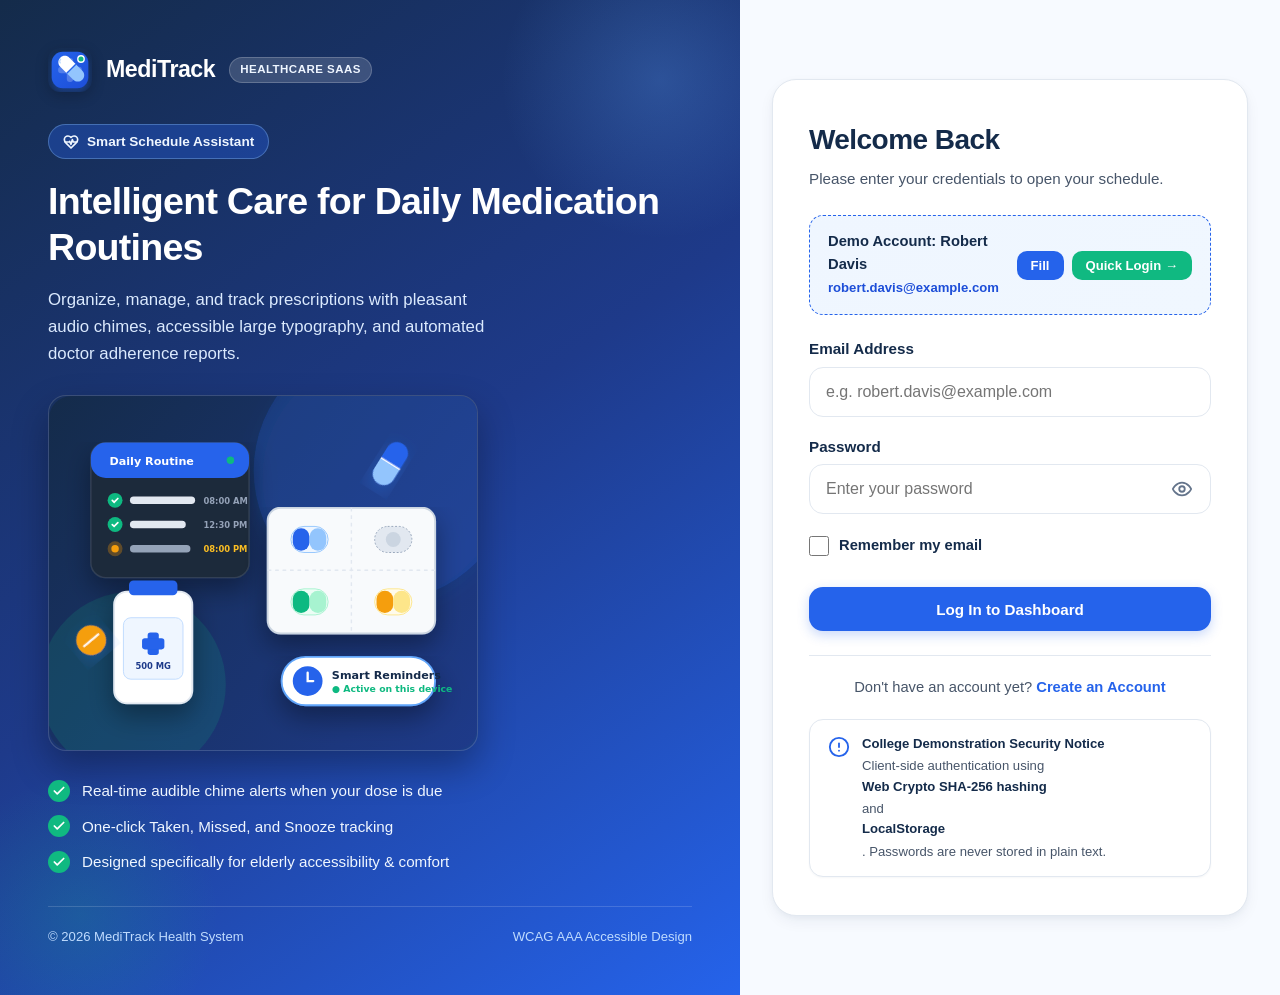
==== commit cd086396: "Updated visuals" ====
--- a/login.html
+++ b/login.html
@@ -3,146 +3,189 @@
 <head>
   <meta charset="UTF-8">
   <meta name="viewport" content="width=device-width, initial-scale=1.0">
-  <title>Log In – MediTrack</title>
-  <meta name="description" content="Log in to MediTrack – Smart Medicine Reminder to manage and track your daily prescriptions and healthcare routine.">
+  <title>Sign In – MediTrack Healthcare</title>
+  <meta name="description" content="Sign in to MediTrack – Smart Medicine Reminder to manage and track your daily prescriptions and healthcare routine.">
   <link rel="stylesheet" href="style.css">
+  <link rel="icon" type="image/svg+xml" href="assets/images/logo.svg">
 </head>
-<body class="auth-page">
-
-  <aside class="auth-illustration-panel" aria-hidden="true">
-    <img src="assets/images/auth-illustration.svg" alt="Healthcare illustration showing medication management with calendar and notifications" />
-    <div class="illustration-overlay"></div>
-  </aside>
-
-  <main class="auth-form-panel">
-    <div class="auth-wrapper">
-    <!-- Brand Header -->
-    <header class="auth-brand">
-      <div class="auth-logo-box">
-        <svg xmlns="http://www.w3.org/2000/svg" width="36" height="36" viewBox="0 0 24 24" fill="none" stroke="currentColor" stroke-width="2.5" stroke-linecap="round" stroke-linejoin="round">
-          <path d="M19 14c1.49-1.46 3-3.21 3-5.5A5.5 5.5 0 0 0 16.5 3c-1.76 0-3 .5-4.5 2-1.5-1.5-2.74-2-4.5-2A5.5 5.5 0 0 0 2 8.5c0 2.3 1.5 4.05 3 5.5l7 7Z"/>
-          <path d="M3.22 12H9.5l.5-1 2 4.5 2-7 1.5 3.5h5.27"/>
-        </svg>
+<body>
+
+  <!-- Two-Column Healthcare SaaS Layout -->
+  <div class="auth-split-container">
+
+    <!-- Left Hero Showcase Pane -->
+    <aside class="auth-hero-pane" aria-label="MediTrack Showcase">
+      <div class="auth-hero-brand">
+        <img src="assets/images/logo.svg" alt="MediTrack Logo" class="auth-hero-logo">
+        <span class="auth-hero-brand-name">MediTrack</span>
+        <span class="auth-hero-badge">Healthcare SaaS</span>
       </div>
-      <h1>MediTrack</h1>
-      <p class="auth-tagline">Smart Medicine Reminder & Health Organizer</p>
-    </header>
-
-    <!-- Main Login Card -->
-    <main class="auth-card">
-      <div class="auth-header">
-        <h2>Welcome Back</h2>
-        <p>Please sign in to view your medication schedule</p>
+
+      <div class="auth-hero-content">
+        <div class="auth-hero-tag">
+          <svg xmlns="http://www.w3.org/2000/svg" width="16" height="16" viewBox="0 0 24 24" fill="none" stroke="currentColor" stroke-width="2.5" stroke-linecap="round" stroke-linejoin="round"><path d="M19 14c1.49-1.46 3-3.21 3-5.5A5.5 5.5 0 0 0 16.5 3c-1.76 0-3 .5-4.5 2-1.5-1.5-2.74-2-4.5-2A5.5 5.5 0 0 0 2 8.5c0 2.3 1.5 4.05 3 5.5l7 7Z"/><path d="M3.22 12H9.5l.5-1 2 4.5 2-7 1.5 3.5h5.27"/></svg>
+          Smart Schedule Assistant
+        </div>
+
+        <h1 class="auth-hero-title">Intelligent Care for Daily Medication Routines</h1>
+        <p class="auth-hero-desc">
+          Organize, manage, and track prescriptions with pleasant audio chimes, accessible large typography, and automated doctor adherence reports.
+        </p>
+
+        <!-- High-quality SVG Healthcare Graphic -->
+        <div class="auth-hero-image-wrap">
+          <img src="assets/images/medicine-illustration.svg" alt="Medicine Schedule Illustration">
+        </div>
+
+        <ul class="auth-feature-bullets">
+          <li class="auth-feature-item">
+            <span class="auth-feature-check">
+              <svg xmlns="http://www.w3.org/2000/svg" width="14" height="14" viewBox="0 0 24 24" fill="none" stroke="currentColor" stroke-width="3" stroke-linecap="round" stroke-linejoin="round"><polyline points="20 6 9 17 4 12"/></svg>
+            </span>
+            Real-time audible chime alerts when your dose is due
+          </li>
+          <li class="auth-feature-item">
+            <span class="auth-feature-check">
+              <svg xmlns="http://www.w3.org/2000/svg" width="14" height="14" viewBox="0 0 24 24" fill="none" stroke="currentColor" stroke-width="3" stroke-linecap="round" stroke-linejoin="round"><polyline points="20 6 9 17 4 12"/></svg>
+            </span>
+            One-click Taken, Missed, and Snooze tracking
+          </li>
+          <li class="auth-feature-item">
+            <span class="auth-feature-check">
+              <svg xmlns="http://www.w3.org/2000/svg" width="14" height="14" viewBox="0 0 24 24" fill="none" stroke="currentColor" stroke-width="3" stroke-linecap="round" stroke-linejoin="round"><polyline points="20 6 9 17 4 12"/></svg>
+            </span>
+            Designed specifically for elderly accessibility & comfort
+          </li>
+        </ul>
       </div>
 
-      <!-- Quick Demo Account Helper -->
-      <div class="demo-account-box">
-        <div class="demo-account-info">
-          <strong>Demo Account: Robert Davis</strong>
-          <span>robert.davis@example.com</span>
-        </div>
-        <div style="display: flex; gap: 6px; flex-shrink: 0;">
-          <button type="button" class="btn-fill-demo" id="btnFillDemoLogin" title="Fill demo credentials">
-            Fill
+      <div class="auth-hero-footer">
+        <span>© 2026 MediTrack Health System</span>
+        <span>WCAG AAA Accessible Design</span>
+      </div>
+    </aside>
+
+    <!-- Right Form Pane -->
+    <main class="auth-form-pane">
+      <div class="auth-card">
+        
+        <!-- Mobile Logo Header (visible on small screens) -->
+        <div class="auth-card-mobile-brand">
+          <img src="assets/images/logo.svg" alt="MediTrack Logo" width="36" height="36">
+          <strong style="font-size: 1.3rem; color: var(--navy);">MediTrack</strong>
+        </div>
+
+        <div class="auth-header">
+          <h2>Welcome Back</h2>
+          <p>Please enter your credentials to open your schedule.</p>
+        </div>
+
+        <!-- Quick Demo Account Helper -->
+        <div class="demo-account-box">
+          <div class="demo-account-info">
+            <strong>Demo Account: Robert Davis</strong>
+            <span>robert.davis@example.com</span>
+          </div>
+          <div style="display: flex; gap: 8px; flex-shrink: 0;">
+            <button type="button" class="btn-fill-demo" id="btnFillDemoLogin" title="Fill demo credentials">
+              Fill
+            </button>
+            <button type="button" class="btn-fill-demo" id="btnQuickDemoLogin" style="background-color: var(--success);" title="Log in immediately as Robert Davis">
+              Quick Login →
+            </button>
+          </div>
+        </div>
+
+        <!-- Alert Banners -->
+        <div id="loginAlertBox" style="display: none;"></div>
+
+        <!-- Login Form -->
+        <form id="loginForm" class="auth-form" novalidate>
+          <!-- Email Input -->
+          <div class="form-group">
+            <label class="form-label" for="loginEmail">
+              <span>Email Address</span>
+            </label>
+            <div class="auth-input-wrapper">
+              <input 
+                type="email" 
+                id="loginEmail" 
+                class="auth-input" 
+                placeholder="e.g. robert.davis@example.com" 
+                autocomplete="email"
+                required
+              >
+            </div>
+            <span class="field-error-text" id="emailError">Please enter a valid email address.</span>
+          </div>
+
+          <!-- Password Input -->
+          <div class="form-group">
+            <label class="form-label" for="loginPassword">
+              <span>Password</span>
+            </label>
+            <div class="auth-input-wrapper">
+              <input 
+                type="password" 
+                id="loginPassword" 
+                class="auth-input has-toggle" 
+                placeholder="Enter your password" 
+                autocomplete="current-password"
+                required
+              >
+              <button 
+                type="button" 
+                class="btn-toggle-password" 
+                id="btnTogglePassword" 
+                aria-label="Toggle password visibility" 
+                tabindex="-1"
+              >
+                <svg id="eyeIcon" xmlns="http://www.w3.org/2000/svg" width="22" height="22" viewBox="0 0 24 24" fill="none" stroke="currentColor" stroke-width="2" stroke-linecap="round" stroke-linejoin="round">
+                  <path d="M2 12s3-7 10-7 10 7 10 7-3 7-10 7-10-7-10-7Z"/>
+                  <circle cx="12" cy="12" r="3"/>
+                </svg>
+              </button>
+            </div>
+            <span class="field-error-text" id="passwordError">Please enter your password.</span>
+          </div>
+
+          <!-- Remember Me Checkbox -->
+          <div class="auth-checkbox-row">
+            <label class="custom-checkbox-label">
+              <input type="checkbox" id="rememberMe">
+              <span>Remember my email</span>
+            </label>
+          </div>
+
+          <!-- Submit Button -->
+          <button type="submit" class="btn btn-primary btn-auth-submit" id="btnLoginSubmit">
+            Log In to Dashboard
           </button>
-          <button type="button" class="btn-fill-demo" id="btnQuickDemoLogin" style="background-color: #059669;" title="Log in immediately as Robert Davis">
-            Quick Login →
-          </button>
-        </div>
-      </div>
-
-      <!-- Alert Banners -->
-      <div id="loginAlertBox" style="display: none;"></div>
-
-      <!-- Login Form -->
-      <form id="loginForm" class="auth-form" novalidate>
-        <!-- Email Input -->
-        <div class="form-group">
-          <label class="form-label" for="loginEmail">
-            <span>Email Address</span>
-          </label>
-          <div class="auth-input-wrapper">
-            <input 
-              type="email" 
-              id="loginEmail" 
-              class="auth-input" 
-              placeholder="e.g. robert.davis@example.com" 
-              autocomplete="email"
-              required
-            >
-          </div>
-          <span class="field-error-text" id="emailError">Please enter a valid email address.</span>
-        </div>
-
-        <!-- Password Input -->
-        <div class="form-group">
-          <label class="form-label" for="loginPassword">
-            <span>Password</span>
-          </label>
-          <div class="auth-input-wrapper">
-            <input 
-              type="password" 
-              id="loginPassword" 
-              class="auth-input has-toggle" 
-              placeholder="Enter your password" 
-              autocomplete="current-password"
-              required
-            >
-            <button 
-              type="button" 
-              class="btn-toggle-password" 
-              id="btnTogglePassword" 
-              aria-label="Toggle password visibility" 
-              tabindex="-1"
-            >
-              <svg id="eyeIcon" xmlns="http://www.w3.org/2000/svg" width="22" height="22" viewBox="0 0 24 24" fill="none" stroke="currentColor" stroke-width="2" stroke-linecap="round" stroke-linejoin="round">
-                <path d="M2 12s3-7 10-7 10 7 10 7-3 7-10 7-10-7-10-7Z"/>
-                <circle cx="12" cy="12" r="3"/>
-              </svg>
-            </button>
-          </div>
-          <span class="field-error-text" id="passwordError">Please enter your password.</span>
-        </div>
-
-        <!-- Remember Me Checkbox -->
-        <div class="auth-checkbox-row">
-          <label class="custom-checkbox-label">
-            <input type="checkbox" id="rememberMe">
-            <span>Remember my email</span>
-          </label>
-        </div>
-
-        <!-- Submit Button -->
-        <button type="submit" class="btn btn-primary btn-auth-submit" id="btnLoginSubmit">
-          Log In to Dashboard
-        </button>
-      </form>
-
-      <!-- Navigation to Register -->
-      <div class="auth-footer">
-        Don't have an account yet? 
-        <a href="register.html">Create an Account</a>
+        </form>
+
+        <!-- Navigation to Register -->
+        <div class="auth-footer">
+          Don't have an account yet? 
+          <a href="register.html">Create an Account</a>
+        </div>
+
+        <!-- Educational Demonstration Security Notice -->
+        <div class="edu-notice-card">
+          <svg xmlns="http://www.w3.org/2000/svg" width="22" height="22" viewBox="0 0 24 24" fill="none" stroke="#2563EB" stroke-width="2" stroke-linecap="round" stroke-linejoin="round" style="flex-shrink: 0; margin-top: 2px;">
+            <circle cx="12" cy="12" r="10"/>
+            <line x1="12" x2="12" y1="8" y2="12"/>
+            <line x1="12" x2="12.01" y1="16" y2="16"/>
+          </svg>
+          <div>
+            <strong>College Demonstration Security Notice</strong>
+            <span>
+              Client-side authentication using <strong>Web Crypto SHA-256 hashing</strong> and <strong>LocalStorage</strong>. Passwords are never stored in plain text.
+            </span>
+          </div>
+        </div>
       </div>
     </main>
-
-    <!-- Educational Demonstration Security Notice -->
-    <div class="edu-notice-card">
-      <svg xmlns="http://www.w3.org/2000/svg" width="22" height="22" viewBox="0 0 24 24" fill="none" stroke="#087E8B" stroke-width="2" stroke-linecap="round" stroke-linejoin="round" style="flex-shrink: 0; margin-top: 2px;">
-        <circle cx="12" cy="12" r="10"/>
-        <line x1="12" x2="12" y1="8" y2="12"/>
-        <line x1="12" x2="12.01" y1="16" y2="16"/>
-      </svg>
-      <div>
-        <strong>College Demonstration Security Notice</strong>
-        <span>
-          This application demonstrates client-side authentication using the <strong>Web Crypto API (SHA-256 cryptographic hashing)</strong> and browser <strong>LocalStorage</strong>.
-          Passwords are never stored in plain text. Note: LocalStorage is accessible to client scripts and does not replace server-side authentication (e.g., Argon2id/bcrypt and HTTP-only session cookies) required in production healthcare environments.
-        </span>
-      </div>
-    </div>
-      </div>
-    </div>
-  </main>
+  </div>
 
   <!-- Authentication Script -->
   <script src="auth.js"></script>
--- a/style.css
+++ b/style.css
@@ -1,104 +1,134 @@
 /* ==========================================================================
    MediTrack – Smart Medicine Reminder
-   Premium Healthcare Theme · Teal & Mint Palette
-   Elderly-Friendly Accessibility & Responsive Design
+   Design Direction: Premium Healthcare SaaS Product
+   Color Palette:
+     - Primary: #2563EB (Royal SaaS Blue)
+     - Dark Navy: #142B4A (Deep Medical Navy)
+     - Light Blue: #EFF6FF (Soft Tint)
+     - Background: #F7FAFF (Crisp Clean SaaS Background)
+     - White Cards: #FFFFFF
+     - Green (Completed): #10B981
+     - Orange (Upcoming): #F59E0B
+     - Red (Missed): #EF4444
    ========================================================================== */
 
-@import url('https://fonts.googleapis.com/css2?family=Inter:wght@400;500;600;700;800&display=swap');
-
 :root {
-  /* ===== Color Palette (requested) ===== */
-  --primary: #176B87;          /* Primary blue */
-  --primary-hover: #0F5570;    /* Deeper blue on hover */
-  --primary-light: #E4EFF5;    /* Tint */
-  --primary-subtle: #F2F7FA;   /* Lightest tint */
-  --primary-border: #C4D7E2;
-
-  --accent: #087E8B;           /* Deep teal blue */
-  --accent-hover: #066A75;
-  --accent-light: #D9F3E8;     /* Mint green */
-  --accent-subtle: #EEFAF3;
-  --accent-border: #A9DCC9;
-
-  --success: #2E9E6B;          /* Calmer emerald */
-  --success-hover: #248055;
-  --success-bg: #E8F6EF;
-  --success-border: #A9DCC4;
-
-  --danger: #D14B5B;           /* Soft clinical red */
-  --danger-hover: #B53848;
-  --danger-bg: #FBEAED;
-  --danger-border: #F0C7CD;
-
-  --warning: #E0922F;          /* Warm amber */
-  --warning-hover: #BD7722;
-  --warning-bg: #FDF3E2;
-  --warning-border: #F0D6A5;
-
-  --info: #5B92B5;
-  --info-bg: #EEF4F9;
-
-  /* ===== Neutrals ===== */
-  --bg-page: #F4F9FC;          /* Requested background */
-  --bg-card: #ffffff;
-  --bg-muted: #EEF3F7;
-  --text-main: #15303B;        /* Dark readable text */
-  --text-muted: #4A6A7A;
-  --text-subtle: #6E8A99;
-  --border-color: #DDE6EC;
-  --border-light: #EDF2F6;
-
-  /* ===== Tag Colors ===== */
-  --color-blue: #176B87;
-  --color-teal: #087E8B;
-  --color-amber: #E0922F;
-  --color-purple: #6C7BD1;     /* Muted indigo for contrast variety */
-  --color-rose: #D14B5B;
-  --color-cyan: #2AA0B0;
-
-  /* ===== Shadows & Radii ===== */
+  /* Brand Primary Colors */
+  --primary: #2563EB;        /* Royal SaaS Blue */
+  --primary-hover: #1D4ED8;  /* Blue 700 */
+  --primary-dark: #1E40AF;   /* Blue 800 */
+  --primary-light: #EFF6FF;  /* Blue 50 - Healthcare Soft Tint */
+  --primary-subtle: #F0F7FF;
+  --primary-border: #DBEAFE; /* Blue 200 */
+  --primary-ring: rgba(37, 99, 235, 0.2);
+
+  /* Deep Medical Navy */
+  --navy: #142B4A;
+  --navy-light: #1E3A8A;
+  --navy-subtle: #1E293B;
+  --navy-border: #2A4365;
+
+  /* Status Colors */
+  --success: #10B981;        /* Emerald 500 - Completed / Taken */
+  --success-hover: #059669;  /* Emerald 600 */
+  --success-bg: #ECFDF5;     /* Emerald 50 */
+  --success-border: #A7F3D0; /* Emerald 200 */
+  --success-text: #065F46;
+
+  --warning: #F59E0B;        /* Amber 500 - Upcoming / Pending */
+  --warning-hover: #D97706;  /* Amber 600 */
+  --warning-bg: #FFFBEB;     /* Amber 50 */
+  --warning-border: #FDE68A; /* Amber 200 */
+  --warning-text: #92400E;
+
+  --danger: #EF4444;         /* Red 500 - Missed */
+  --danger-hover: #DC2626;   /* Red 600 */
+  --danger-bg: #FEF2F2;      /* Red 50 */
+  --danger-border: #FECACA;  /* Red 200 */
+  --danger-text: #991B1B;
+
+  --info: #0EA5E9;
+  --info-bg: #F0F9FF;
+
+  /* SaaS Backgrounds & Neutrals */
+  --bg-page: #F7FAFF;        /* Crisp modern SaaS background */
+  --bg-card: #FFFFFF;        /* Pure white cards */
+  --bg-muted: #F1F5F9;       /* Slate 100 */
+  --bg-input: #FFFFFF;
+
+  --text-main: #142B4A;      /* Deep Navy - High Contrast & Sharp Readability */
+  --text-body: #1E293B;      /* Slate 800 */
+  --text-muted: #475569;     /* Slate 600 */
+  --text-subtle: #64748B;    /* Slate 500 */
+
+  --border-color: #E2E8F0;   /* Slate 200 */
+  --border-light: #F1F5F9;
+
+  /* Tag Colors */
+  --color-blue: #2563EB;
+  --color-teal: #0D9488;
+  --color-amber: #D97706;
+  --color-purple: #7C3AED;
+  --color-rose: #E11D48;
+  --color-cyan: #0284C7;
+
+  /* Modern SaaS Shadows & Radii */
+  --radius-xs: 6px;
   --radius-sm: 10px;
   --radius-md: 14px;
   --radius-lg: 18px;
   --radius-xl: 24px;
-  --shadow-xs: 0 1px 2px rgba(23, 107, 135, 0.06);
-  --shadow-sm: 0 2px 8px rgba(23, 107, 135, 0.07);
-  --shadow-md: 0 6px 18px -4px rgba(23, 107, 135, 0.10), 0 3px 8px -2px rgba(23, 107, 135, 0.06);
-  --shadow-lg: 0 14px 32px -6px rgba(23, 107, 135, 0.14), 0 6px 14px -4px rgba(23, 107, 135, 0.08);
-  --shadow-card: 0 4px 14px rgba(23, 107, 135, 0.07);
-  --shadow-glow: 0 8px 24px rgba(8, 126, 139, 0.22);
-
-  /* ===== Typography ===== */
+  --radius-full: 9999px;
+
+  --shadow-xs: 0 1px 2px rgba(20, 43, 74, 0.04);
+  --shadow-sm: 0 2px 4px rgba(20, 43, 74, 0.05);
+  --shadow-md: 0 6px 16px -2px rgba(20, 43, 74, 0.07), 0 2px 6px -1px rgba(20, 43, 74, 0.04);
+  --shadow-lg: 0 14px 28px -4px rgba(20, 43, 74, 0.09), 0 6px 12px -2px rgba(20, 43, 74, 0.05);
+  --shadow-card: 0 4px 14px rgba(20, 43, 74, 0.05);
+  --shadow-glow: 0 0 24px rgba(37, 99, 235, 0.18);
+
+  /* Typography */
   --font-base-size: 16px;
-  --font-family: 'Inter', -apple-system, BlinkMacSystemFont, "Segoe UI", Roboto, "Helvetica Neue", Arial, sans-serif;
-  --ease: cubic-bezier(0.4, 0, 0.2, 1);
+  --font-family: -apple-system, BlinkMacSystemFont, "Inter", "Segoe UI", Roboto, "Helvetica Neue", Arial, sans-serif;
+  --transition-smooth: all 0.2s cubic-bezier(0.16, 1, 0.3, 1);
 }
 
 /* Accessibility: Font Scaling */
-html[data-font-size="large"]  { --font-base-size: 18.5px; }
-html[data-font-size="xlarge"] { --font-base-size: 21px; }
+html[data-font-size="large"] {
+  --font-base-size: 18.5px;
+}
+html[data-font-size="xlarge"] {
+  --font-base-size: 21px;
+}
 
 /* Accessibility: High Contrast Mode */
 body.high-contrast {
-  --bg-page: #ffffff;
-  --bg-card: #ffffff;
-  --text-main: #0A1A22;
-  --text-muted: #1F3A47;
-  --text-subtle: #33525F;
-  --border-color: #0A1A22;
-  --primary: #0F5570;
-  --accent: #066A75;
-  --shadow-card: 0 0 0 2px #0A1A22;
-  --shadow-md: 0 0 0 2px #0A1A22;
-}
+  --bg-page: #FFFFFF;
+  --bg-card: #FFFFFF;
+  --text-main: #000000;
+  --text-body: #000000;
+  --text-muted: #142B4A;
+  --text-subtle: #1E293B;
+  --border-color: #142B4A;
+  --primary: #1D4ED8;
+  --primary-light: #EFF6FF;
+  --success: #047857;
+  --danger: #B91C1C;
+  --shadow-card: 0 0 0 2px #142B4A !important;
+  --shadow-md: 0 0 0 2px #142B4A !important;
+}
+
 body.high-contrast .card,
 body.high-contrast .medicine-card,
 body.high-contrast .reminder-card,
-body.high-contrast .dose-tracker-card {
-  border: 2px solid #0A1A22 !important;
-}
-
-/* ===== Reset and Base Styles ===== */
+body.high-contrast .dose-tracker-card,
+body.high-contrast .auth-card {
+  border: 2px solid #142B4A !important;
+}
+
+/* ==========================================================================
+   Base & Reset
+   ========================================================================== */
 *, *::before, *::after {
   box-sizing: border-box;
   margin: 0;
@@ -109,23 +139,18 @@
   font-family: var(--font-family);
   font-size: var(--font-base-size);
   line-height: 1.55;
-  color: var(--text-main);
+  color: var(--text-body);
   background-color: var(--bg-page);
   -webkit-font-smoothing: antialiased;
-  -moz-osx-font-smoothing: grayscale;
   min-height: 100vh;
-  display: flex;
-  flex-direction: column;
-}
-
-/* Focus Outline for Accessibility */
+}
+
 :focus-visible {
-  outline: 3px solid var(--accent);
+  outline: 3px solid var(--primary);
   outline-offset: 3px;
-  border-radius: 4px;
-}
-
-/* ===== App Container Layout ===== */
+}
+
+/* App Layout */
 .app-layout {
   display: flex;
   min-height: 100vh;
@@ -133,11 +158,512 @@
 }
 
 /* ==========================================================================
-   Sidebar Navigation (Desktop & Tablet)
+   Two-Column Login & Registration SaaS Layout
+   ========================================================================== */
+.auth-split-container {
+  display: flex;
+  min-height: 100vh;
+  width: 100%;
+  background-color: var(--bg-page);
+}
+
+/* Left Hero Showcase Pane (Desktop) */
+.auth-hero-pane {
+  flex: 1.15;
+  background: linear-gradient(145deg, #142B4A 0%, #1E3A8A 50%, #2563EB 100%);
+  color: #FFFFFF;
+  padding: 48px;
+  display: flex;
+  flex-direction: column;
+  justify-content: space-between;
+  position: relative;
+  overflow: hidden;
+}
+
+.auth-hero-pane::before {
+  content: '';
+  position: absolute;
+  top: -80px;
+  right: -80px;
+  width: 320px;
+  height: 320px;
+  border-radius: 50%;
+  background: radial-gradient(circle, rgba(96, 165, 250, 0.25) 0%, transparent 70%);
+  pointer-events: none;
+}
+
+.auth-hero-pane::after {
+  content: '';
+  position: absolute;
+  bottom: -60px;
+  left: -60px;
+  width: 280px;
+  height: 280px;
+  border-radius: 50%;
+  background: radial-gradient(circle, rgba(16, 185, 129, 0.18) 0%, transparent 70%);
+  pointer-events: none;
+}
+
+.auth-hero-brand {
+  display: flex;
+  align-items: center;
+  gap: 14px;
+  z-index: 2;
+}
+
+.auth-hero-logo {
+  width: 44px;
+  height: 44px;
+  border-radius: 12px;
+  box-shadow: 0 4px 14px rgba(0, 0, 0, 0.2);
+}
+
+.auth-hero-brand-name {
+  font-size: 1.45rem;
+  font-weight: 800;
+  color: #FFFFFF;
+  letter-spacing: -0.02em;
+}
+
+.auth-hero-badge {
+  background: rgba(255, 255, 255, 0.16);
+  backdrop-filter: blur(8px);
+  color: #EFF6FF;
+  font-size: 0.72rem;
+  font-weight: 700;
+  padding: 3px 10px;
+  border-radius: 999px;
+  letter-spacing: 0.04em;
+  text-transform: uppercase;
+  border: 1px solid rgba(255, 255, 255, 0.2);
+}
+
+.auth-hero-content {
+  margin: 32px 0;
+  z-index: 2;
+}
+
+.auth-hero-tag {
+  display: inline-flex;
+  align-items: center;
+  gap: 8px;
+  background: rgba(37, 99, 235, 0.35);
+  border: 1px solid rgba(147, 197, 253, 0.35);
+  color: #EFF6FF;
+  padding: 6px 14px;
+  border-radius: 999px;
+  font-size: 0.85rem;
+  font-weight: 600;
+  margin-bottom: 20px;
+}
+
+.auth-hero-title {
+  font-size: 2.35rem;
+  font-weight: 800;
+  line-height: 1.22;
+  color: #FFFFFF;
+  margin-bottom: 16px;
+  letter-spacing: -0.02em;
+}
+
+.auth-hero-desc {
+  font-size: 1.05rem;
+  line-height: 1.6;
+  color: #DBEAFE;
+  max-width: 460px;
+  margin-bottom: 28px;
+}
+
+.auth-hero-image-wrap {
+  width: 100%;
+  max-width: 430px;
+  border-radius: var(--radius-lg);
+  overflow: hidden;
+  box-shadow: 0 16px 36px rgba(0, 0, 0, 0.3);
+  border: 1px solid rgba(255, 255, 255, 0.15);
+  margin-bottom: 28px;
+  background: rgba(20, 43, 74, 0.4);
+}
+
+.auth-hero-image-wrap img {
+  width: 100%;
+  height: auto;
+  display: block;
+}
+
+.auth-feature-bullets {
+  list-style: none;
+  display: flex;
+  flex-direction: column;
+  gap: 12px;
+}
+
+.auth-feature-item {
+  display: flex;
+  align-items: center;
+  gap: 12px;
+  font-size: 0.95rem;
+  color: #EFF6FF;
+  font-weight: 500;
+}
+
+.auth-feature-check {
+  width: 22px;
+  height: 22px;
+  border-radius: 50%;
+  background: #10B981;
+  color: #FFFFFF;
+  display: flex;
+  align-items: center;
+  justify-content: center;
+  flex-shrink: 0;
+}
+
+.auth-hero-footer {
+  display: flex;
+  align-items: center;
+  justify-content: space-between;
+  padding-top: 20px;
+  border-top: 1px solid rgba(255, 255, 255, 0.15);
+  font-size: 0.82rem;
+  color: #BFDBFE;
+  z-index: 2;
+}
+
+/* Right Form Pane */
+.auth-form-pane {
+  flex: 0.85;
+  display: flex;
+  align-items: center;
+  justify-content: center;
+  padding: 40px 32px;
+  overflow-y: auto;
+}
+
+.auth-card {
+  background-color: var(--bg-card);
+  border: 1px solid var(--border-color);
+  border-radius: var(--radius-xl);
+  padding: 38px 36px;
+  box-shadow: var(--shadow-md);
+  width: 100%;
+  max-width: 480px;
+  transition: var(--transition-smooth);
+}
+
+.auth-card-mobile-brand {
+  display: none;
+  align-items: center;
+  gap: 10px;
+  margin-bottom: 24px;
+}
+
+.auth-header {
+  margin-bottom: 24px;
+}
+
+.auth-header h2 {
+  font-size: 1.75rem;
+  font-weight: 800;
+  color: var(--text-main);
+  letter-spacing: -0.02em;
+  margin-bottom: 6px;
+}
+
+.auth-header p {
+  font-size: 0.95rem;
+  color: var(--text-muted);
+}
+
+/* One-Click Demo Helper */
+.demo-account-box {
+  background: linear-gradient(135deg, #EFF6FF 0%, #F0F7FF 100%);
+  border: 1.5px dashed var(--primary);
+  border-radius: var(--radius-md);
+  padding: 14px 18px;
+  margin-bottom: 22px;
+  display: flex;
+  align-items: center;
+  justify-content: space-between;
+  gap: 12px;
+}
+
+.demo-account-info strong {
+  display: block;
+  font-size: 0.92rem;
+  color: var(--text-main);
+  font-weight: 700;
+}
+
+.demo-account-info span {
+  font-size: 0.82rem;
+  color: var(--primary-hover);
+  font-weight: 600;
+}
+
+.btn-fill-demo {
+  background-color: var(--primary);
+  color: #FFFFFF;
+  border: none;
+  padding: 7px 14px;
+  border-radius: var(--radius-sm);
+  font-size: 0.82rem;
+  font-weight: 700;
+  cursor: pointer;
+  white-space: nowrap;
+  transition: var(--transition-smooth);
+}
+
+.btn-fill-demo:hover {
+  background-color: var(--primary-hover);
+  transform: translateY(-1px);
+}
+
+/* Form Groups & Inputs */
+.auth-form {
+  display: flex;
+  flex-direction: column;
+  gap: 18px;
+}
+
+.form-group {
+  display: flex;
+  flex-direction: column;
+  gap: 6px;
+}
+
+.form-label {
+  font-size: 0.95rem;
+  font-weight: 700;
+  color: var(--text-main);
+  display: flex;
+  align-items: center;
+  justify-content: space-between;
+}
+
+.auth-input-wrapper {
+  position: relative;
+  display: flex;
+  align-items: center;
+}
+
+.auth-input,
+.form-input,
+.form-select,
+.form-textarea {
+  width: 100%;
+  height: 50px;
+  padding: 11px 16px;
+  font-size: 1rem;
+  border: 1.5px solid var(--border-color);
+  border-radius: var(--radius-md);
+  background-color: var(--bg-card);
+  color: var(--text-main);
+  font-family: inherit;
+  transition: var(--transition-smooth);
+}
+
+.form-textarea {
+  height: auto;
+  resize: vertical;
+}
+
+.auth-input:focus,
+.form-input:focus,
+.form-select:focus,
+.form-textarea:focus {
+  border-color: var(--primary);
+  box-shadow: 0 0 0 4px var(--primary-ring);
+  outline: none;
+}
+
+.auth-input.has-error {
+  border-color: var(--danger);
+  background-color: var(--danger-bg);
+}
+
+.auth-input.has-toggle {
+  padding-right: 48px;
+}
+
+.btn-toggle-password {
+  position: absolute;
+  right: 12px;
+  background: transparent;
+  border: none;
+  cursor: pointer;
+  color: var(--text-subtle);
+  display: flex;
+  align-items: center;
+  justify-content: center;
+  padding: 6px;
+  transition: color 0.15s ease;
+}
+
+.btn-toggle-password:hover {
+  color: var(--primary);
+}
+
+.field-error-text {
+  font-size: 0.82rem;
+  font-weight: 600;
+  color: var(--danger);
+  display: none;
+  margin-top: 4px;
+}
+
+.field-error-text.active {
+  display: block;
+}
+
+.auth-checkbox-row {
+  display: flex;
+  align-items: center;
+  justify-content: space-between;
+  margin: 2px 0 6px 0;
+  flex-wrap: wrap;
+  gap: 10px;
+}
+
+.custom-checkbox-label {
+  display: inline-flex;
+  align-items: center;
+  gap: 10px;
+  cursor: pointer;
+  font-size: 0.92rem;
+  font-weight: 600;
+  color: var(--text-main);
+}
+
+.custom-checkbox-label input[type="checkbox"] {
+  width: 20px;
+  height: 20px;
+  accent-color: var(--primary);
+  cursor: pointer;
+}
+
+.btn-auth-submit {
+  width: 100%;
+  min-height: 52px;
+  font-size: 1.05rem;
+  font-weight: 800;
+  border-radius: var(--radius-md);
+  margin-top: 6px;
+  background-color: var(--primary);
+  color: #FFFFFF;
+  box-shadow: 0 4px 14px rgba(37, 99, 235, 0.28);
+}
+
+.btn-auth-submit:hover {
+  background-color: var(--primary-hover);
+  box-shadow: 0 6px 18px rgba(37, 99, 235, 0.35);
+}
+
+.auth-footer {
+  margin-top: 24px;
+  padding-top: 20px;
+  border-top: 1px solid var(--border-color);
+  text-align: center;
+  font-size: 0.92rem;
+  color: var(--text-muted);
+}
+
+.auth-footer a {
+  color: var(--primary);
+  font-weight: 700;
+  text-decoration: none;
+}
+
+.auth-footer a:hover {
+  text-decoration: underline;
+  color: var(--primary-hover);
+}
+
+/* Alert Banners */
+.auth-alert {
+  padding: 12px 16px;
+  border-radius: var(--radius-md);
+  margin-bottom: 20px;
+  display: flex;
+  align-items: flex-start;
+  gap: 10px;
+  font-size: 0.92rem;
+  line-height: 1.45;
+  animation: fadeIn 0.2s ease-in-out;
+}
+
+.auth-alert-danger {
+  background-color: var(--danger-bg);
+  border: 1px solid var(--danger-border);
+  color: var(--danger-text);
+}
+
+.auth-alert-success {
+  background-color: var(--success-bg);
+  border: 1px solid var(--success-border);
+  color: var(--success-text);
+}
+
+.auth-alert-info {
+  background-color: var(--primary-light);
+  border: 1px solid var(--primary-border);
+  color: var(--primary-hover);
+}
+
+.auth-alert-icon {
+  flex-shrink: 0;
+  margin-top: 2px;
+}
+
+/* Educational Notice */
+.edu-notice-card {
+  background-color: #FFFFFF;
+  border: 1px solid var(--border-color);
+  border-radius: var(--radius-md);
+  padding: 14px 18px;
+  font-size: 0.82rem;
+  color: var(--text-muted);
+  box-shadow: var(--shadow-xs);
+  display: flex;
+  gap: 12px;
+  align-items: flex-start;
+  margin-top: 20px;
+}
+
+.edu-notice-card strong {
+  color: var(--text-main);
+  display: block;
+  margin-bottom: 2px;
+}
+
+/* Password Strength Indicator */
+.password-strength-bar {
+  height: 6px;
+  background-color: var(--border-color);
+  border-radius: 999px;
+  overflow: hidden;
+  margin-top: 6px;
+}
+
+.password-strength-fill {
+  height: 100%;
+  width: 0%;
+  transition: width 0.3s ease, background-color 0.3s ease;
+}
+
+.password-strength-text {
+  font-size: 0.8rem;
+  font-weight: 600;
+  margin-top: 4px;
+  color: var(--text-subtle);
+}
+
+/* ==========================================================================
+   Sidebar Navigation (Healthcare SaaS Standard)
    ========================================================================== */
 .sidebar {
-  width: 272px;
-  background: linear-gradient(180deg, #ffffff 0%, #F4F9FC 100%);
+  width: 270px;
+  background-color: var(--bg-card);
   border-right: 1px solid var(--border-color);
   display: flex;
   flex-direction: column;
@@ -146,54 +672,52 @@
   height: 100vh;
   z-index: 50;
   flex-shrink: 0;
+  box-shadow: var(--shadow-xs);
 }
 
 .brand-section {
-  padding: 26px 22px;
-  display: flex;
-  align-items: center;
-  gap: 14px;
+  padding: 22px 20px;
+  display: flex;
+  align-items: center;
+  gap: 12px;
   border-bottom: 1px solid var(--border-color);
 }
 
-.brand-icon {
-  width: 46px;
-  height: 46px;
-  background: linear-gradient(135deg, #087E8B 0%, #176B87 100%);
-  border-radius: var(--radius-md);
-  display: flex;
-  align-items: center;
-  justify-content: center;
-  color: #ffffff;
-  box-shadow: var(--shadow-glow);
+.brand-logo-img {
+  width: 40px;
+  height: 40px;
+  border-radius: 12px;
+  flex-shrink: 0;
+  box-shadow: 0 4px 10px rgba(37, 99, 235, 0.2);
 }
 
 .brand-title-group h1 {
-  font-size: 1.28rem;
+  font-size: 1.3rem;
   font-weight: 800;
-  color: var(--text-main);
+  color: var(--navy);
   letter-spacing: -0.02em;
+  line-height: 1.1;
 }
 
 .brand-badge {
-  font-size: 0.7rem;
+  font-size: 0.72rem;
   font-weight: 700;
-  color: var(--accent);
-  background-color: var(--accent-light);
-  padding: 3px 10px;
+  color: var(--primary);
+  background-color: var(--primary-light);
+  padding: 2px 8px;
   border-radius: 999px;
   display: inline-block;
   text-transform: uppercase;
-  letter-spacing: 0.06em;
+  letter-spacing: 0.04em;
   margin-top: 2px;
 }
 
 .nav-menu {
-  padding: 18px 14px;
+  padding: 18px 12px;
   list-style: none;
   display: flex;
   flex-direction: column;
-  gap: 6px;
+  gap: 5px;
   flex: 1;
   overflow-y: auto;
 }
@@ -202,56 +726,34 @@
   display: flex;
   align-items: center;
   gap: 14px;
-  padding: 13px 16px;
+  padding: 12px 16px;
   color: var(--text-muted);
   text-decoration: none;
   border-radius: var(--radius-md);
   font-weight: 600;
-  font-size: 1rem;
-  transition: all 0.18s var(--ease);
-  border: 1px solid transparent;
+  font-size: 0.98rem;
+  transition: var(--transition-smooth);
   position: relative;
 }
 
 .nav-link:hover {
-  background-color: var(--accent-subtle);
-  color: var(--accent);
-  transform: translateX(2px);
+  background-color: var(--primary-subtle);
+  color: var(--primary);
 }
 
 .nav-link.active {
-  background-color: var(--accent-light);
-  color: var(--accent-hover);
-  border-color: var(--accent-border);
-  box-shadow: var(--shadow-xs);
-}
-
-.nav-link.active::before {
-  content: '';
-  position: absolute;
-  left: -14px;
-  top: 50%;
-  transform: translateY(-50%);
-  width: 4px;
-  height: 26px;
-  background: var(--accent);
-  border-radius: 0 4px 4px 0;
+  background-color: var(--primary-light);
+  color: var(--primary);
+  font-weight: 700;
+  border-left: 4px solid var(--primary);
+  border-radius: 4px var(--radius-md) var(--radius-md) 4px;
 }
 
 .nav-link .nav-icon {
   display: flex;
   align-items: center;
   justify-content: center;
-}
-
-.nav-counter {
-  margin-left: auto;
-  background-color: var(--accent);
-  color: #fff;
-  font-size: 0.75rem;
-  font-weight: 700;
-  padding: 2px 8px;
-  border-radius: 999px;
+  flex-shrink: 0;
 }
 
 .sidebar-footer {
@@ -260,65 +762,138 @@
   background-color: var(--bg-card);
 }
 
-.quick-doctor-card {
-  background-color: var(--accent-subtle);
-  border: 1px solid var(--accent-border);
-  padding: 12px;
+.user-profile-widget {
+  display: flex;
+  align-items: center;
+  gap: 10px;
+  padding: 10px 12px;
+  background-color: var(--primary-subtle);
+  border: 1px solid var(--primary-border);
   border-radius: var(--radius-md);
-  font-size: 0.85rem;
-}
-
-.quick-doctor-card strong {
-  display: block;
-  color: var(--accent-hover);
+  margin-bottom: 12px;
+}
+
+.user-profile-avatar {
+  width: 38px;
+  height: 38px;
+  border-radius: 50%;
+  background: linear-gradient(135deg, #2563EB 0%, #1D4ED8 100%);
+  color: #FFFFFF;
+  display: flex;
+  align-items: center;
+  justify-content: center;
+  font-weight: 800;
+  font-size: 0.95rem;
+  flex-shrink: 0;
+  box-shadow: 0 2px 6px rgba(37, 99, 235, 0.25);
+}
+
+.user-profile-details {
+  min-width: 0;
+  flex: 1;
+}
+
+.user-profile-name {
+  font-size: 0.92rem;
+  font-weight: 700;
+  color: var(--navy);
+  white-space: nowrap;
+  overflow: hidden;
+  text-overflow: ellipsis;
+}
+
+.user-profile-email {
+  font-size: 0.76rem;
+  color: var(--text-subtle);
+  white-space: nowrap;
+  overflow: hidden;
+  text-overflow: ellipsis;
+}
+
+.btn-sidebar-logout {
+  width: 100%;
+  display: flex;
+  align-items: center;
+  justify-content: center;
+  gap: 8px;
+  padding: 10px;
   font-size: 0.9rem;
-  margin-bottom: 2px;
+  font-weight: 700;
+  color: var(--danger);
+  background-color: var(--danger-bg);
+  border: 1px solid var(--danger-border);
+  border-radius: var(--radius-md);
+  cursor: pointer;
+  transition: var(--transition-smooth);
+}
+
+.btn-sidebar-logout:hover {
+  background-color: #FEE2E2;
+  color: var(--danger-hover);
 }
 
 /* ==========================================================================
-   Main Content Area
+   Top Header (Live Clock & Quick Actions)
    ========================================================================== */
 .main-wrapper {
   flex: 1;
   display: flex;
   flex-direction: column;
   min-width: 0;
-  overflow-x: hidden;
-}
-
-/* Top Live Header */
+}
+
 .top-header {
-  background-color: rgba(255, 255, 255, 0.85);
-  backdrop-filter: blur(10px);
+  background-color: var(--bg-card);
   border-bottom: 1px solid var(--border-color);
-  padding: 16px 28px;
+  padding: 14px 32px;
   display: flex;
   align-items: center;
   justify-content: space-between;
   position: sticky;
   top: 0;
   z-index: 40;
+  box-shadow: var(--shadow-xs);
 }
 
 .header-left {
   display: flex;
-  flex-direction: column;
+  align-items: center;
+  gap: 18px;
 }
 
 .live-date {
-  font-size: 0.9rem;
-  font-weight: 500;
+  font-size: 0.92rem;
+  font-weight: 600;
   color: var(--text-muted);
 }
 
 .live-time-badge {
-  font-size: 1.35rem;
+  font-size: 1.15rem;
   font-weight: 800;
-  color: var(--accent);
+  color: var(--navy);
+  background-color: var(--primary-light);
+  border: 1px solid var(--primary-border);
+  padding: 6px 14px;
+  border-radius: 999px;
   display: flex;
   align-items: center;
   gap: 8px;
-  letter-spacing: -0.01em;
+}
+
+.pulse-dot {
+  width: 8px;
+  height: 8px;
+  border-radius: 50%;
+  background-color: var(--success);
+  display: inline-block;
+  box-shadow: 0 0 0 rgba(16, 185, 129, 0.4);
+  animation: pulseDot 2s infinite;
+}
+
+@keyframes pulseDot {
+  0% { box-shadow: 0 0 0 0 rgba(16, 185, 129, 0.5); }
+  70% { box-shadow: 0 0 0 8px rgba(16, 185, 129, 0); }
+  100% { box-shadow: 0 0 0 0 rgba(16, 185, 129, 0); }
 }
 
 .header-actions {
@@ -327,9 +902,9 @@
   gap: 12px;
 }
 
-/* Views Container */
+/* Content Area */
 .content-area {
-  padding: 30px;
+  padding: 32px;
   flex: 1;
   max-width: 1320px;
   width: 100%;
@@ -342,7 +917,7 @@
 
 .view-section.active {
   display: block;
-  animation: fadeIn 0.28s var(--ease);
+  animation: fadeIn 0.25s ease-in-out;
 }
 
 @keyframes fadeIn {
@@ -350,44 +925,44 @@
   to { opacity: 1; transform: translateY(0); }
 }
 
-/* View Header */
 .view-header {
   display: flex;
   align-items: center;
   justify-content: space-between;
-  margin-bottom: 26px;
+  margin-bottom: 28px;
   flex-wrap: wrap;
   gap: 16px;
 }
 
 .view-header-title h2 {
-  font-size: 1.8rem;
+  font-size: 1.85rem;
   font-weight: 800;
-  color: var(--text-main);
+  color: var(--navy);
   letter-spacing: -0.02em;
 }
 
 .view-header-title p {
   color: var(--text-muted);
-  font-size: 0.96rem;
+  font-size: 0.98rem;
   margin-top: 3px;
 }
 
 /* ==========================================================================
-   Dashboard Components
+   Dashboard Components Redesign
    ========================================================================== */
 
-/* Welcome Banner */
+/* Welcome Banner with SaaS Illustration */
 .welcome-banner {
-  background: linear-gradient(135deg, #176B87 0%, #087E8B 55%, #066A75 100%);
-  color: #ffffff;
+  background: linear-gradient(135deg, #142B4A 0%, #1E3A8A 55%, #2563EB 100%);
+  color: #FFFFFF;
   border-radius: var(--radius-xl);
-  padding: 28px 32px;
+  padding: 32px 36px;
   margin-bottom: 30px;
   display: flex;
   align-items: center;
   justify-content: space-between;
-  box-shadow: var(--shadow-glow);
+  gap: 24px;
+  box-shadow: 0 10px 25px -4px rgba(20, 43, 74, 0.16);
   position: relative;
   overflow: hidden;
 }
@@ -397,58 +972,48 @@
   position: absolute;
   right: -40px;
   top: -40px;
-  width: 220px;
-  height: 220px;
-  background: radial-gradient(circle, rgba(217, 243, 232, 0.25) 0%, transparent 70%);
+  width: 240px;
+  height: 240px;
+  background: radial-gradient(circle, rgba(96, 165, 250, 0.18) 0%, transparent 70%);
   border-radius: 50%;
   pointer-events: none;
 }
 
-.welcome-banner-illustration {
-  flex-shrink: 0;
-  margin-left: 24px;
-  display: flex;
-  align-items: center;
-  justify-content: center;
-  animation: floatBob 6s ease-in-out infinite;
-}
-
-.welcome-banner-illustration img {
-  width: 220px;
-  height: auto;
-  max-height: 170px;
-  object-fit: contain;
-}
-
-@keyframes floatBob {
-  0%, 100% { transform: translateY(0); }
-  50% { transform: translateY(-8px); }
-}
-
 .welcome-text {
-  position: relative;
-  z-index: 1;
+  flex: 1;
+  max-width: 640px;
+  z-index: 2;
 }
 
 .welcome-text h2 {
-  font-size: 1.95rem;
+  font-size: 2rem;
   font-weight: 800;
   margin-bottom: 8px;
   letter-spacing: -0.02em;
 }
 
 .welcome-text p {
-  font-size: 1.06rem;
+  font-size: 1.05rem;
   opacity: 0.94;
-  max-width: 560px;
-  line-height: 1.5;
+  line-height: 1.6;
+  margin-bottom: 20px;
 }
 
 .welcome-quick-actions {
   display: flex;
   gap: 12px;
-  z-index: 1;
-  margin-top: 18px;
+  flex-wrap: wrap;
+}
+
+.welcome-banner-graphic {
+  width: 240px;
+  height: auto;
+  max-height: 180px;
+  display: block;
+  flex-shrink: 0;
+  z-index: 2;
+  border-radius: var(--radius-md);
+  filter: drop-shadow(0 12px 24px rgba(0, 0, 0, 0.25));
 }
 
 /* Stats Cards Grid */
@@ -468,41 +1033,44 @@
   display: flex;
   align-items: center;
   gap: 16px;
-  transition: transform 0.2s var(--ease), box-shadow 0.2s var(--ease);
+  transition: var(--transition-smooth);
   position: relative;
   overflow: hidden;
 }
 
-.stat-card::after {
+.stat-card::before {
   content: '';
   position: absolute;
   top: 0;
   left: 0;
-  width: 100%;
-  height: 4px;
-  background: var(--accent);
-  opacity: 0;
-  transition: opacity 0.2s var(--ease);
-}
+  bottom: 0;
+  width: 4px;
+}
+
+.stat-primary::before { background-color: var(--primary); }
+.stat-info-card::before { background-color: var(--navy-light); }
+.stat-success::before { background-color: var(--success); }
+.stat-danger::before { background-color: var(--danger); }
 
 .stat-card:hover {
-  transform: translateY(-3px);
+  transform: translateY(-2px);
   box-shadow: var(--shadow-md);
 }
 
-.stat-card:hover::after {
-  opacity: 1;
-}
-
 .stat-icon-wrapper {
-  width: 54px;
-  height: 54px;
+  width: 52px;
+  height: 52px;
   border-radius: var(--radius-md);
   display: flex;
   align-items: center;
   justify-content: center;
   flex-shrink: 0;
 }
+
+.stat-primary .stat-icon-wrapper { background-color: var(--primary-light); color: var(--primary); }
+.stat-info-card .stat-icon-wrapper { background-color: #EEF2FF; color: #4F46E5; }
+.stat-success .stat-icon-wrapper { background-color: var(--success-bg); color: var(--success); }
+.stat-danger .stat-icon-wrapper { background-color: var(--danger-bg); color: var(--danger); }
 
 .stat-info {
   display: flex;
@@ -513,225 +1081,67 @@
   font-size: 2.15rem;
   font-weight: 800;
   line-height: 1.1;
-  color: var(--text-main);
-  letter-spacing: -0.02em;
+  color: var(--navy);
 }
 
 .stat-label {
-  font-size: 0.9rem;
+  font-size: 0.92rem;
   font-weight: 600;
   color: var(--text-muted);
-  margin-top: 4px;
-}
-
-/* Specific stat styles */
-.stat-primary .stat-icon-wrapper { background-color: var(--primary-light); color: var(--primary); }
-.stat-info-card .stat-icon-wrapper { background-color: var(--accent-light); color: var(--accent); }
-.stat-success .stat-icon-wrapper { background-color: var(--success-bg); color: var(--success); }
-.stat-danger .stat-icon-wrapper { background-color: var(--danger-bg); color: var(--danger); }
-
-/* ===== Dashboard progress + weekly layout ===== */
-.dashboard-midrow {
-  display: grid;
-  grid-template-columns: 1fr 1.6fr;
-  gap: 24px;
-  margin-bottom: 30px;
-  align-items: stretch;
-}
-
-/* Daily Adherence Progress Card with ring */
+  margin-top: 3px;
+}
+
+/* Adherence Progress Card */
 .adherence-card {
   background-color: var(--bg-card);
   border: 1px solid var(--border-color);
   border-radius: var(--radius-lg);
   padding: 26px;
+  margin-bottom: 30px;
   box-shadow: var(--shadow-card);
-  display: flex;
-  flex-direction: column;
-  gap: 18px;
 }
 
 .adherence-header {
   display: flex;
   justify-content: space-between;
   align-items: center;
+  margin-bottom: 16px;
 }
 
 .adherence-title {
-  font-size: 1.12rem;
-  font-weight: 700;
-  color: var(--text-main);
+  font-size: 1.2rem;
+  font-weight: 800;
+  color: var(--navy);
 }
 
 .adherence-percent {
-  font-size: 1.7rem;
+  font-size: 1.9rem;
   font-weight: 800;
-  color: var(--accent);
-  letter-spacing: -0.02em;
-}
-
-/* Progress ring (SVG) */
-.progress-ring-wrap {
-  display: flex;
-  align-items: center;
-  gap: 22px;
-}
-
-.progress-ring {
-  width: 130px;
-  height: 130px;
-  flex-shrink: 0;
-  transform: rotate(-90deg);
-}
-
-.progress-ring-track {
-  fill: none;
-  stroke: var(--accent-light);
-  stroke-width: 12;
-}
-
-.progress-ring-fill {
-  fill: none;
-  stroke: url(#ringGrad);
-  stroke-width: 12;
-  stroke-linecap: round;
-  transition: stroke-dashoffset 0.9s var(--ease);
-}
-
-.progress-ring-center {
-  flex: 1;
-}
-
-.progress-ring-center .ring-value {
-  font-size: 2rem;
-  font-weight: 800;
-  color: var(--accent);
-  display: block;
-  letter-spacing: -0.02em;
-}
-
-.progress-ring-center .ring-label {
-  font-size: 0.88rem;
-  color: var(--text-muted);
-  font-weight: 600;
+  color: var(--primary);
 }
 
 .progress-track {
-  height: 14px;
+  height: 16px;
   background-color: var(--bg-muted);
   border-radius: 999px;
   overflow: hidden;
   position: relative;
-  box-shadow: inset 0 1px 3px rgba(23, 107, 135, 0.08);
+  box-shadow: inset 0 1px 3px rgba(0, 0, 0, 0.05);
 }
 
 .progress-bar-fill {
   height: 100%;
-  background: linear-gradient(90deg, #087E8B 0%, #176B87 100%);
+  background: linear-gradient(90deg, #3B82F6 0%, #2563EB 100%);
   border-radius: 999px;
-  transition: width 0.7s var(--ease);
-  position: relative;
-}
-
-.progress-bar-fill::after {
-  content: '';
-  position: absolute;
-  inset: 0;
-  background: linear-gradient(90deg, transparent 0%, rgba(255,255,255,0.35) 50%, transparent 100%);
-  animation: shimmer 2.5s infinite;
-}
-
-@keyframes shimmer {
-  0% { transform: translateX(-100%); }
-  100% { transform: translateX(100%); }
+  transition: width 0.6s cubic-bezier(0.16, 1, 0.3, 1);
+  box-shadow: 0 0 10px rgba(37, 99, 235, 0.35);
 }
 
 .adherence-subtext {
-  font-size: 0.92rem;
+  margin-top: 10px;
+  font-size: 0.94rem;
   color: var(--text-muted);
-  font-weight: 500;
-}
-
-/* Weekly chart card */
-.weekly-chart-card {
-  background-color: var(--bg-card);
-  border: 1px solid var(--border-color);
-  border-radius: var(--radius-lg);
-  padding: 26px;
-  box-shadow: var(--shadow-card);
-  display: flex;
-  flex-direction: column;
-}
-
-.weekly-chart-header {
-  display: flex;
-  justify-content: space-between;
-  align-items: center;
-  margin-bottom: 18px;
-}
-
-.weekly-chart-header h3 {
-  font-size: 1.12rem;
-  font-weight: 700;
-  color: var(--text-main);
-}
-
-.weekly-chart-bars {
-  display: flex;
-  align-items: flex-end;
-  justify-content: space-between;
-  gap: 10px;
-  height: 180px;
-  padding-top: 8px;
-}
-
-.weekly-bar-col {
-  flex: 1;
-  display: flex;
-  flex-direction: column;
-  align-items: center;
-  gap: 8px;
-  height: 100%;
-  justify-content: flex-end;
-}
-
-.weekly-bar {
-  width: 100%;
-  max-width: 38px;
-  background: linear-gradient(180deg, #087E8B 0%, #176B87 100%);
-  border-radius: 8px 8px 4px 4px;
-  transition: height 0.7s var(--ease), filter 0.18s var(--ease);
-  position: relative;
-  min-height: 4px;
-}
-
-.weekly-bar.today {
-  background: linear-gradient(180deg, #2E9E6B 0%, #248055 100%);
-}
-
-.weekly-bar-col:hover .weekly-bar {
-  filter: brightness(1.08);
-}
-
-.weekly-bar-value {
-  position: absolute;
-  top: -22px;
-  left: 50%;
-  transform: translateX(-50%);
-  font-size: 0.72rem;
-  font-weight: 800;
-  color: var(--accent);
-  white-space: nowrap;
-}
-
-.weekly-bar-label {
-  font-size: 0.78rem;
-  font-weight: 700;
-  color: var(--text-muted);
-}
-
-.weekly-bar-col.is-today .weekly-bar-label {
-  color: var(--success);
+  font-weight: 600;
 }
 
 /* Upcoming Reminders Section */
@@ -743,9 +1153,9 @@
 }
 
 .section-title-row h3 {
-  font-size: 1.3rem;
-  font-weight: 700;
-  color: var(--text-main);
+  font-size: 1.35rem;
+  font-weight: 800;
+  color: var(--navy);
 }
 
 .reminders-list {
@@ -758,36 +1168,18 @@
   background-color: var(--bg-card);
   border: 1px solid var(--border-color);
   border-radius: var(--radius-md);
-  padding: 16px 20px;
-  box-shadow: var(--shadow-sm);
+  padding: 18px 22px;
+  box-shadow: var(--shadow-xs);
   display: flex;
   align-items: center;
   justify-content: space-between;
   gap: 16px;
-  transition: all 0.18s var(--ease);
+  transition: var(--transition-smooth);
 }
 
 .reminder-card:hover {
-  border-color: var(--accent-border);
+  border-color: var(--primary-border);
   box-shadow: var(--shadow-md);
-  transform: translateY(-1px);
-}
-
-.reminder-card.status-pending {
-  border-left: 4px solid var(--warning);
-}
-
-.reminder-card.status-taken {
-  border-left: 4px solid var(--success);
-  background-color: var(--success-bg);
-}
-
-.reminder-card.status-missed {
-  border-left: 4px solid var(--danger);
-}
-
-.reminder-card.status-skipped {
-  border-left: 4px solid var(--text-subtle);
 }
 
 .reminder-card-left {
@@ -804,8 +1196,8 @@
   align-items: center;
   justify-content: center;
   flex-shrink: 0;
-  color: #fff;
-  box-shadow: var(--shadow-xs);
+  color: #FFFFFF;
+  box-shadow: 0 3px 8px rgba(0, 0, 0, 0.1);
 }
 
 .reminder-card-info {
@@ -821,9 +1213,9 @@
 }
 
 .reminder-med-title h4 {
-  font-size: 1.15rem;
-  font-weight: 700;
-  color: var(--text-main);
+  font-size: 1.2rem;
+  font-weight: 800;
+  color: var(--navy);
 }
 
 .reminder-meta {
@@ -831,33 +1223,33 @@
   align-items: center;
   flex-wrap: wrap;
   gap: 14px;
-  font-size: 0.9rem;
+  font-size: 0.92rem;
   color: var(--text-muted);
 }
 
 .meta-item {
   display: inline-flex;
   align-items: center;
-  gap: 4px;
+  gap: 5px;
 }
 
 .meta-instruction {
-  background-color: var(--accent-subtle);
-  color: var(--accent-hover);
+  background-color: var(--primary-light);
+  color: var(--primary-hover);
   padding: 3px 10px;
   border-radius: var(--radius-sm);
-  font-weight: 600;
-  font-size: 0.85rem;
+  font-weight: 700;
+  font-size: 0.84rem;
 }
 
 .reminder-card-actions {
   display: flex;
   align-items: center;
-  gap: 8px;
+  gap: 10px;
 }
 
 /* ==========================================================================
-   Medicine Management Cards
+   Medicine Management Grid
    ========================================================================== */
 .filter-bar {
   background-color: var(--bg-card);
@@ -880,26 +1272,26 @@
 
 .search-box input {
   width: 100%;
-  padding: 11px 14px 11px 40px;
+  height: 46px;
+  padding: 10px 14px 10px 40px;
   border: 1.5px solid var(--border-color);
   border-radius: var(--radius-sm);
-  font-size: 0.96rem;
+  font-size: 0.95rem;
   font-family: inherit;
   background-color: var(--bg-page);
   color: var(--text-main);
-  transition: border-color 0.18s var(--ease), box-shadow 0.18s var(--ease);
+  transition: var(--transition-smooth);
 }
 
 .search-box input:focus {
-  background-color: #fff;
-  border-color: var(--accent);
-  box-shadow: 0 0 0 3px rgba(8, 126, 139, 0.14);
-  outline: none;
+  background-color: #FFFFFF;
+  border-color: var(--primary);
+  box-shadow: 0 0 0 3px var(--primary-ring);
 }
 
 .search-icon {
   position: absolute;
-  left: 12px;
+  left: 14px;
   top: 50%;
   transform: translateY(-50%);
   color: var(--text-subtle);
@@ -908,19 +1300,19 @@
 
 .medicines-grid {
   display: grid;
-  grid-template-columns: repeat(auto-fill, minmax(330px, 1fr));
-  gap: 20px;
+  grid-template-columns: repeat(auto-fill, minmax(320px, 1fr));
+  gap: 22px;
 }
 
 .medicine-card {
   background-color: var(--bg-card);
   border: 1px solid var(--border-color);
   border-radius: var(--radius-lg);
-  padding: 22px;
+  padding: 24px;
   box-shadow: var(--shadow-card);
   display: flex;
   flex-direction: column;
-  transition: transform 0.2s var(--ease), box-shadow 0.2s var(--ease);
+  transition: var(--transition-smooth);
   position: relative;
   overflow: hidden;
 }
@@ -935,16 +1327,16 @@
   background-color: var(--primary);
 }
 
-.medicine-card.border-blue::before   { background-color: var(--color-blue); }
-.medicine-card.border-teal::before   { background-color: var(--color-teal); }
-.medicine-card.border-amber::before  { background-color: var(--color-amber); }
+.medicine-card.border-blue::before { background-color: var(--color-blue); }
+.medicine-card.border-teal::before { background-color: var(--color-teal); }
+.medicine-card.border-amber::before { background-color: var(--color-amber); }
 .medicine-card.border-purple::before { background-color: var(--color-purple); }
-.medicine-card.border-rose::before   { background-color: var(--color-rose); }
-.medicine-card.border-cyan::before   { background-color: var(--color-cyan); }
+.medicine-card.border-rose::before { background-color: var(--color-rose); }
+.medicine-card.border-cyan::before { background-color: var(--color-cyan); }
 
 .medicine-card:hover {
-  transform: translateY(-3px);
-  box-shadow: var(--shadow-lg);
+  transform: translateY(-2px);
+  box-shadow: var(--shadow-md);
 }
 
 .med-card-header {
@@ -967,20 +1359,20 @@
   display: flex;
   align-items: center;
   justify-content: center;
-  color: #fff;
+  color: #FFFFFF;
   flex-shrink: 0;
-  box-shadow: var(--shadow-xs);
+  box-shadow: 0 2px 6px rgba(0, 0, 0, 0.1);
 }
 
 .med-card-name {
-  font-size: 1.22rem;
+  font-size: 1.25rem;
   font-weight: 800;
-  color: var(--text-main);
+  color: var(--navy);
   line-height: 1.2;
 }
 
 .med-card-dosage {
-  font-size: 0.9rem;
+  font-size: 0.92rem;
   color: var(--text-muted);
   font-weight: 600;
 }
@@ -1006,11 +1398,11 @@
 
 .info-label {
   color: var(--text-subtle);
-  font-weight: 500;
+  font-weight: 600;
 }
 
 .info-val {
-  color: var(--text-main);
+  color: var(--navy);
 }
 
 .time-pills-wrap {
@@ -1021,12 +1413,13 @@
 }
 
 .time-pill {
-  background-color: var(--accent-light);
-  color: var(--accent-hover);
-  padding: 4px 10px;
+  background-color: var(--primary-light);
+  color: var(--primary);
+  padding: 3px 10px;
   border-radius: 999px;
   font-size: 0.82rem;
   font-weight: 700;
+  border: 1px solid var(--primary-border);
 }
 
 .info-tag {
@@ -1034,11 +1427,12 @@
   padding: 3px 10px;
   border-radius: var(--radius-sm);
   font-weight: 600;
+  color: var(--text-main);
 }
 
 .med-notes-box {
-  background-color: var(--accent-subtle);
-  border: 1px solid var(--accent-border);
+  background-color: var(--primary-subtle);
+  border: 1px solid var(--primary-border);
   border-radius: var(--radius-sm);
   padding: 10px 12px;
   font-size: 0.88rem;
@@ -1050,7 +1444,7 @@
 }
 
 .notes-icon {
-  color: var(--accent);
+  color: var(--primary);
   flex-shrink: 0;
   margin-top: 2px;
 }
@@ -1061,82 +1455,78 @@
   border-top: 1px solid var(--border-light);
   display: flex;
   justify-content: space-between;
-  font-size: 0.8rem;
+  font-size: 0.82rem;
   color: var(--text-subtle);
 }
 
 /* ==========================================================================
-   Dose Tracker & History View
+   Dose Tracker
    ========================================================================== */
 .tracker-period-bar {
   display: flex;
-  gap: 8px;
+  gap: 10px;
   margin-bottom: 24px;
   overflow-x: auto;
   padding-bottom: 4px;
 }
 
 .period-filter-btn {
-  padding: 10px 18px;
+  padding: 10px 20px;
   background-color: var(--bg-card);
-  border: 1px solid var(--border-color);
+  border: 1.5px solid var(--border-color);
   border-radius: 999px;
   color: var(--text-muted);
-  font-weight: 600;
-  font-size: 0.95rem;
+  font-weight: 700;
+  font-size: 0.94rem;
   cursor: pointer;
   white-space: nowrap;
-  transition: all 0.18s var(--ease);
+  transition: var(--transition-smooth);
 }
 
 .period-filter-btn:hover {
-  background-color: var(--accent-subtle);
-  color: var(--accent);
+  background-color: var(--primary-subtle);
+  color: var(--primary);
+  border-color: var(--primary-border);
 }
 
 .period-filter-btn.active {
-  background-color: var(--accent);
-  color: #fff;
-  border-color: var(--accent);
-  box-shadow: 0 3px 10px rgba(8, 126, 139, 0.28);
+  background-color: var(--primary);
+  color: #FFFFFF;
+  border-color: var(--primary);
+  box-shadow: 0 4px 12px rgba(37, 99, 235, 0.28);
 }
 
 .dose-tracker-card {
   background-color: var(--bg-card);
   border: 1px solid var(--border-color);
   border-radius: var(--radius-md);
-  padding: 18px 22px;
+  padding: 20px 24px;
   margin-bottom: 14px;
   display: flex;
   align-items: center;
   gap: 20px;
-  box-shadow: var(--shadow-sm);
-  transition: all 0.18s var(--ease);
+  box-shadow: var(--shadow-xs);
+  transition: var(--transition-smooth);
 }
 
 .dose-tracker-card:hover {
   box-shadow: var(--shadow-md);
-  transform: translateY(-1px);
-}
-
-.dose-tracker-card.status-taken { border-left: 4px solid var(--success); }
-.dose-tracker-card.status-missed { border-left: 4px solid var(--danger); }
-.dose-tracker-card.status-skipped { border-left: 4px solid var(--text-subtle); }
-.dose-tracker-card.status-pending { border-left: 4px solid var(--warning); }
+  border-color: var(--primary-border);
+}
 
 .dose-time-badge {
-  background-color: var(--accent-subtle);
-  border: 1px solid var(--accent-border);
+  background-color: var(--primary-light);
+  border: 1px solid var(--primary-border);
   padding: 10px 16px;
   border-radius: var(--radius-md);
   text-align: center;
-  min-width: 100px;
+  min-width: 95px;
 }
 
 .dose-time-badge .time-main {
-  font-size: 1.15rem;
+  font-size: 1.2rem;
   font-weight: 800;
-  color: var(--accent-hover);
+  color: var(--primary);
   display: block;
 }
 
@@ -1162,9 +1552,9 @@
 }
 
 .dose-name-row h4 {
-  font-size: 1.22rem;
-  font-weight: 700;
-  color: var(--text-main);
+  font-size: 1.25rem;
+  font-weight: 800;
+  color: var(--navy);
 }
 
 .dose-dosage-row {
@@ -1176,7 +1566,7 @@
 }
 
 .dose-note-pill {
-  font-size: 0.85rem;
+  font-size: 0.84rem;
   color: var(--text-subtle);
   background: var(--bg-muted);
   padding: 2px 8px;
@@ -1188,7 +1578,7 @@
 .dose-action-buttons {
   display: flex;
   align-items: center;
-  gap: 8px;
+  gap: 10px;
 }
 
 /* History Card / Table */
@@ -1196,15 +1586,15 @@
   background-color: var(--bg-card);
   border: 1px solid var(--border-color);
   border-radius: var(--radius-lg);
-  padding: 24px;
+  padding: 26px;
   box-shadow: var(--shadow-card);
   margin-top: 36px;
 }
 
 .history-filters-row {
   display: flex;
-  gap: 12px;
-  margin-bottom: 20px;
+  gap: 14px;
+  margin-bottom: 22px;
   flex-wrap: wrap;
   align-items: center;
 }
@@ -1222,26 +1612,18 @@
 }
 
 .data-table th {
-  padding: 12px 14px;
+  padding: 12px 16px;
   border-bottom: 2px solid var(--border-color);
   font-weight: 700;
-  color: var(--text-muted);
+  color: var(--navy);
   background-color: var(--bg-page);
 }
 
 .data-table td {
-  padding: 14px;
+  padding: 14px 16px;
   border-bottom: 1px solid var(--border-light);
-  color: var(--text-main);
+  color: var(--text-body);
   vertical-align: middle;
-}
-
-.data-table tbody tr {
-  transition: background-color 0.15s var(--ease);
-}
-
-.data-table tbody tr:hover {
-  background-color: var(--accent-subtle);
 }
 
 .history-type-dot {
@@ -1252,13 +1634,13 @@
 }
 
 /* ==========================================================================
-   Reports & Analytics View
+   Reports & Analytics
    ========================================================================== */
 .reports-charts-grid {
   display: grid;
   grid-template-columns: 2fr 1fr;
   gap: 24px;
-  margin-bottom: 28px;
+  margin-bottom: 30px;
 }
 
 .chart-card {
@@ -1279,9 +1661,9 @@
 }
 
 .chart-card-header h3 {
-  font-size: 1.2rem;
-  font-weight: 700;
-  color: var(--text-main);
+  font-size: 1.25rem;
+  font-weight: 800;
+  color: var(--navy);
 }
 
 .chart-wrapper {
@@ -1291,8 +1673,34 @@
 }
 
 /* ==========================================================================
-   Reminders View
+   Reminders View Redesign
    ========================================================================== */
+.reminder-spotlight-card {
+  background: linear-gradient(135deg, #142B4A 0%, #1E3A8A 60%, #2563EB 100%);
+  color: #FFFFFF;
+  border-radius: var(--radius-xl);
+  padding: 28px 32px;
+  margin-bottom: 26px;
+  display: flex;
+  align-items: center;
+  justify-content: space-between;
+  gap: 24px;
+  box-shadow: 0 10px 25px -4px rgba(20, 43, 74, 0.2);
+}
+
+.reminder-spotlight-info h3 {
+  font-size: 1.6rem;
+  font-weight: 800;
+  margin-bottom: 6px;
+}
+
+.reminder-spotlight-img {
+  width: 160px;
+  height: auto;
+  flex-shrink: 0;
+  filter: drop-shadow(0 8px 16px rgba(0, 0, 0, 0.2));
+}
+
 .reminder-full-card {
   background-color: var(--bg-card);
   border: 1px solid var(--border-color);
@@ -1303,17 +1711,17 @@
   align-items: center;
   gap: 24px;
   box-shadow: var(--shadow-card);
-  transition: transform 0.18s var(--ease), box-shadow 0.18s var(--ease);
+  transition: var(--transition-smooth);
 }
 
 .reminder-full-card:hover {
   box-shadow: var(--shadow-md);
-  transform: translateY(-2px);
+  border-color: var(--primary-border);
 }
 
 .reminder-full-card.active-reminder {
-  border-left: 6px solid var(--accent);
-  background-color: #fff;
+  border-left: 6px solid var(--primary);
+  background-color: #FFFFFF;
 }
 
 .reminder-full-left {
@@ -1324,22 +1732,22 @@
 }
 
 .reminder-time-large {
-  font-size: 1.8rem;
+  font-size: 1.85rem;
   font-weight: 800;
-  color: var(--accent);
+  color: var(--primary);
   line-height: 1.1;
-  letter-spacing: -0.02em;
 }
 
 .reminder-countdown-badge {
-  font-size: 0.8rem;
+  font-size: 0.82rem;
   font-weight: 700;
-  color: var(--accent);
-  background-color: var(--accent-light);
+  color: var(--primary);
+  background-color: var(--primary-light);
   padding: 3px 10px;
   border-radius: 999px;
   margin-top: 6px;
   display: inline-block;
+  border: 1px solid var(--primary-border);
 }
 
 .reminder-full-body {
@@ -1349,7 +1757,7 @@
 .reminder-full-body h3 {
   font-size: 1.35rem;
   font-weight: 800;
-  color: var(--text-main);
+  color: var(--navy);
   display: flex;
   align-items: center;
   gap: 12px;
@@ -1364,7 +1772,7 @@
 .reminder-instruction-tag {
   display: inline-block;
   background-color: var(--bg-muted);
-  color: var(--text-main);
+  color: var(--navy);
   padding: 4px 12px;
   border-radius: var(--radius-sm);
   font-weight: 600;
@@ -1390,28 +1798,28 @@
   display: flex;
   flex-direction: column;
   gap: 24px;
-  max-width: 820px;
+  max-width: 840px;
 }
 
 .settings-card {
   background-color: var(--bg-card);
   border: 1px solid var(--border-color);
   border-radius: var(--radius-lg);
-  padding: 24px;
+  padding: 26px;
   box-shadow: var(--shadow-card);
 }
 
 .settings-card h3 {
-  font-size: 1.25rem;
-  font-weight: 700;
+  font-size: 1.3rem;
+  font-weight: 800;
   margin-bottom: 6px;
-  color: var(--text-main);
+  color: var(--navy);
 }
 
 .settings-card p.subtitle {
   font-size: 0.92rem;
   color: var(--text-muted);
-  margin-bottom: 20px;
+  margin-bottom: 22px;
 }
 
 .settings-grid {
@@ -1435,7 +1843,7 @@
 .setting-row-text strong {
   display: block;
   font-size: 1rem;
-  color: var(--text-main);
+  color: var(--navy);
 }
 
 .setting-row-text span {
@@ -1443,7 +1851,7 @@
   color: var(--text-muted);
 }
 
-/* Toggle Switch */
+/* Switches & Radios */
 .switch {
   position: relative;
   display: inline-block;
@@ -1460,9 +1868,12 @@
 .slider {
   position: absolute;
   cursor: pointer;
-  top: 0; left: 0; right: 0; bottom: 0;
-  background-color: #C4D2DA;
-  transition: .3s var(--ease);
+  top: 0;
+  left: 0;
+  right: 0;
+  bottom: 0;
+  background-color: #CBD5E1;
+  transition: .3s;
   border-radius: 34px;
 }
 
@@ -1474,19 +1885,19 @@
   left: 4px;
   bottom: 4px;
   background-color: white;
-  transition: .3s var(--ease);
+  transition: .3s;
   border-radius: 50%;
+  box-shadow: 0 1px 3px rgba(0, 0, 0, 0.2);
 }
 
 input:checked + .slider {
-  background-color: var(--accent);
+  background-color: var(--primary);
 }
 
 input:checked + .slider:before {
   transform: translateX(24px);
 }
 
-/* Radio Group */
 .radio-options-group {
   display: flex;
   gap: 16px;
@@ -1499,15 +1910,15 @@
   font-size: 0.95rem;
   font-weight: 600;
   cursor: pointer;
+  color: var(--navy);
 }
 
 .radio-label input[type="radio"] {
   width: 18px;
   height: 18px;
-  accent-color: var(--accent);
-}
-
-/* Data Management Action Buttons */
+  accent-color: var(--primary);
+}
+
 .data-actions-row {
   display: flex;
   gap: 12px;
@@ -1515,21 +1926,21 @@
 }
 
 /* ==========================================================================
-   Buttons & Form Controls
+   Buttons
    ========================================================================== */
 .btn {
   display: inline-flex;
   align-items: center;
   justify-content: center;
   gap: 8px;
-  padding: 11px 20px;
+  padding: 10px 20px;
   border-radius: var(--radius-md);
   font-weight: 700;
   font-size: 0.95rem;
   font-family: inherit;
-  border: 1px solid transparent;
+  border: 1.5px solid transparent;
   cursor: pointer;
-  transition: all 0.18s var(--ease);
+  transition: var(--transition-smooth);
   text-decoration: none;
   min-height: 44px;
 }
@@ -1540,18 +1951,19 @@
 
 .btn-primary {
   background-color: var(--primary);
-  color: #ffffff;
-  box-shadow: 0 3px 10px rgba(23, 107, 135, 0.22);
+  color: #FFFFFF;
+  box-shadow: 0 4px 12px rgba(37, 99, 235, 0.25);
 }
 
 .btn-primary:hover {
   background-color: var(--primary-hover);
-  box-shadow: 0 5px 14px rgba(23, 107, 135, 0.3);
+  box-shadow: 0 6px 16px rgba(37, 99, 235, 0.32);
 }
 
 .btn-success {
   background-color: var(--success);
-  color: #ffffff;
+  color: #FFFFFF;
+  box-shadow: 0 4px 12px rgba(16, 185, 129, 0.25);
 }
 
 .btn-success:hover {
@@ -1560,7 +1972,7 @@
 
 .btn-danger {
   background-color: var(--danger);
-  color: #ffffff;
+  color: #FFFFFF;
 }
 
 .btn-danger:hover {
@@ -1570,13 +1982,13 @@
 .btn-outline {
   background-color: transparent;
   border-color: var(--border-color);
-  color: var(--text-main);
+  color: var(--navy);
 }
 
 .btn-outline:hover {
-  background-color: var(--bg-muted);
-  border-color: var(--accent-border);
-  color: var(--accent);
+  background-color: var(--primary-subtle);
+  border-color: var(--primary-border);
+  color: var(--primary);
 }
 
 .btn-ghost {
@@ -1586,20 +1998,23 @@
 
 .btn-ghost:hover {
   background-color: var(--bg-muted);
-  color: var(--text-main);
+  color: var(--navy);
 }
 
 .btn-secondary {
-  background-color: var(--bg-muted);
-  color: var(--text-main);
+  background-color: #FFFFFF;
+  color: var(--navy);
+  border-color: var(--border-color);
 }
 
 .btn-secondary:hover {
-  background-color: var(--border-color);
+  background-color: var(--primary-light);
+  border-color: var(--primary-border);
+  color: var(--primary);
 }
 
 .btn-sm {
-  padding: 7px 14px;
+  padding: 6px 14px;
   font-size: 0.85rem;
   min-height: 36px;
   border-radius: var(--radius-sm);
@@ -1612,32 +2027,28 @@
 }
 
 .btn-action-lg {
-  min-height: 46px;
-  padding: 9px 18px;
-  font-size: 0.95rem;
-}
-
-.btn-icon-text {
-  font-weight: 700;
+  min-height: 48px;
+  padding: 10px 20px;
+  font-size: 0.98rem;
 }
 
 .btn-icon {
-  width: 36px;
-  height: 36px;
+  width: 38px;
+  height: 38px;
   border-radius: var(--radius-sm);
   display: inline-flex;
   align-items: center;
   justify-content: center;
   border: none;
   background: transparent;
-  color: var(--text-muted);
+  color: var(--text-subtle);
   cursor: pointer;
-  transition: all 0.18s var(--ease);
+  transition: var(--transition-smooth);
 }
 
 .btn-icon:hover {
-  background-color: var(--bg-muted);
-  color: var(--text-main);
+  background-color: var(--primary-light);
+  color: var(--primary);
 }
 
 .btn-icon.text-danger:hover {
@@ -1645,70 +2056,12 @@
   color: var(--danger);
 }
 
-.btn-icon.text-muted { color: var(--text-subtle); }
-
-/* Forms */
-.form-group {
-  margin-bottom: 18px;
-  display: flex;
-  flex-direction: column;
-  gap: 6px;
-}
-
-.form-label {
-  font-size: 0.95rem;
-  font-weight: 700;
-  color: var(--text-main);
-}
-
-.form-hint {
-  font-size: 0.82rem;
-  color: var(--text-subtle);
-}
-
-.form-input, .form-select, .form-textarea {
-  width: 100%;
-  padding: 12px 14px;
-  border: 1.5px solid var(--border-color);
-  border-radius: var(--radius-md);
-  font-size: 1rem;
-  font-family: inherit;
-  background-color: #fff;
-  color: var(--text-main);
-  transition: border-color 0.18s var(--ease), box-shadow 0.18s var(--ease);
-}
-
-.form-input:focus, .form-select:focus, .form-textarea:focus {
-  border-color: var(--accent);
-  outline: none;
-  box-shadow: 0 0 0 3px rgba(8, 126, 139, 0.14);
-}
-
-.form-row {
-  display: grid;
-  grid-template-columns: repeat(2, 1fr);
-  gap: 16px;
-}
-
-.form-row-3 {
-  display: grid;
-  grid-template-columns: repeat(3, 1fr);
-  gap: 16px;
-}
-
-.time-input-group {
-  display: flex;
-  align-items: center;
-  gap: 8px;
-  margin-bottom: 8px;
-}
-
 /* Status Badges */
 .status-badge {
   display: inline-flex;
   align-items: center;
-  gap: 4px;
-  padding: 4px 10px;
+  gap: 5px;
+  padding: 4px 11px;
   border-radius: 999px;
   font-size: 0.82rem;
   font-weight: 700;
@@ -1729,75 +2082,67 @@
 
 .status-badge.status-skipped {
   background-color: var(--warning-bg);
-  color: var(--warning);
+  color: var(--warning-text);
   border: 1px solid var(--warning-border);
 }
 
 .status-badge.status-pending {
-  background-color: var(--accent-light);
-  color: var(--accent-hover);
-  border: 1px solid var(--accent-border);
-}
-
-/* Generic badges */
-.badge {
-  display: inline-flex;
-  align-items: center;
-  padding: 4px 12px;
-  border-radius: 999px;
-  font-size: 0.82rem;
-  font-weight: 700;
-}
-.badge-primary { background: var(--primary-light); color: var(--primary); }
-.badge-success { background: var(--success-bg); color: var(--success); }
-.badge-warning { background: var(--warning-bg); color: var(--warning); }
+  background-color: var(--primary-light);
+  color: var(--primary);
+  border: 1px solid var(--primary-border);
+}
 
 /* Background Color Helpers */
-.bg-blue   { background-color: var(--color-blue); }
-.bg-teal   { background-color: var(--color-teal); }
-.bg-amber  { background-color: var(--color-amber); }
+.bg-blue { background-color: var(--color-blue); }
+.bg-teal { background-color: var(--color-teal); }
+.bg-amber { background-color: var(--color-amber); }
 .bg-purple { background-color: var(--color-purple); }
-.bg-rose   { background-color: var(--color-rose); }
-.bg-cyan   { background-color: var(--color-cyan); }
+.bg-rose { background-color: var(--color-rose); }
+.bg-cyan { background-color: var(--color-cyan); }
 
 /* Empty States */
 .empty-state {
   text-align: center;
-  padding: 52px 24px;
+  padding: 48px 24px;
   background-color: var(--bg-card);
-  border: 2px dashed var(--accent-border);
+  border: 2px dashed var(--border-color);
   border-radius: var(--radius-lg);
-  margin: 10px 0;
+  margin: 12px 0;
 }
 
 .empty-state.full-width {
   grid-column: 1 / -1;
 }
 
+.empty-state-img {
+  width: 140px;
+  height: auto;
+  margin: 0 auto 18px auto;
+  display: block;
+}
+
 .empty-icon {
-  width: 120px;
-  height: 110px;
-  background-color: var(--accent-subtle);
-  border-radius: var(--radius-lg);
+  width: 68px;
+  height: 68px;
+  background-color: var(--primary-light);
+  color: var(--primary);
+  border-radius: 50%;
   display: inline-flex;
   align-items: center;
   justify-content: center;
-  margin-bottom: 18px;
-  padding: 16px;
-}
-
-.empty-icon svg { width: 100%; height: 100%; }
+  margin-bottom: 16px;
+}
 
 .empty-state h3 {
-  font-size: 1.3rem;
-  font-weight: 700;
-  color: var(--text-main);
+  font-size: 1.35rem;
+  font-weight: 800;
+  color: var(--navy);
   margin-bottom: 6px;
 }
 
 .empty-state p {
   color: var(--text-muted);
-  max-width: 420px;
+  max-width: 440px;
   margin: 0 auto 20px auto;
   font-size: 0.96rem;
 }
@@ -1807,8 +2152,11 @@
    ========================================================================== */
 .modal-overlay {
   position: fixed;
-  top: 0; left: 0; right: 0; bottom: 0;
-  background-color: rgba(15, 48, 59, 0.55);
+  top: 0;
+  left: 0;
+  right: 0;
+  bottom: 0;
+  background-color: rgba(20, 43, 74, 0.65);
   backdrop-filter: blur(5px);
   display: flex;
   align-items: center;
@@ -1817,7 +2165,7 @@
   z-index: 1000;
   opacity: 0;
   visibility: hidden;
-  transition: opacity 0.22s var(--ease), visibility 0.22s var(--ease);
+  transition: opacity 0.2s ease, visibility 0.2s ease;
 }
 
 .modal-overlay.active {
@@ -1828,23 +2176,23 @@
 .modal-dialog {
   background-color: var(--bg-card);
   border-radius: var(--radius-xl);
-  box-shadow: var(--shadow-lg);
+  box-shadow: 0 24px 48px -12px rgba(20, 43, 74, 0.25);
   width: 100%;
   max-width: 580px;
   max-height: 90vh;
   display: flex;
   flex-direction: column;
-  transform: scale(0.96) translateY(8px);
-  transition: transform 0.22s var(--ease);
+  transform: scale(0.96);
+  transition: transform 0.2s cubic-bezier(0.16, 1, 0.3, 1);
   overflow: hidden;
 }
 
 .modal-overlay.active .modal-dialog {
-  transform: scale(1) translateY(0);
+  transform: scale(1);
 }
 
 .modal-header {
-  padding: 20px 24px;
+  padding: 22px 26px;
   border-bottom: 1px solid var(--border-color);
   display: flex;
   align-items: center;
@@ -1854,16 +2202,16 @@
 .modal-header h3 {
   font-size: 1.35rem;
   font-weight: 800;
-  color: var(--text-main);
+  color: var(--navy);
 }
 
 .modal-body {
-  padding: 24px;
+  padding: 26px;
   overflow-y: auto;
 }
 
 .modal-footer {
-  padding: 16px 24px;
+  padding: 18px 26px;
   border-top: 1px solid var(--border-color);
   background-color: var(--bg-page);
   display: flex;
@@ -1872,18 +2220,31 @@
   gap: 12px;
 }
 
-/* Reminder Alert Modal (Prominent & Elderly Friendly) */
+.form-row {
+  display: grid;
+  grid-template-columns: repeat(2, 1fr);
+  gap: 16px;
+}
+
+.time-input-group {
+  display: flex;
+  align-items: center;
+  gap: 8px;
+  margin-bottom: 8px;
+}
+
+/* Reminder Alert Modal */
 .reminder-alert-card {
   max-width: 520px;
   text-align: center;
-  border-top: 8px solid var(--accent);
+  border-top: 8px solid var(--primary);
 }
 
 .alert-bell-pulse {
   width: 76px;
   height: 76px;
-  background-color: var(--accent-light);
-  color: var(--accent);
+  background-color: var(--primary-light);
+  color: var(--primary);
   border-radius: 50%;
   display: inline-flex;
   align-items: center;
@@ -1893,15 +2254,15 @@
 }
 
 @keyframes pulseAlarm {
-  0% { transform: scale(1); box-shadow: 0 0 0 0 rgba(8, 126, 139, 0.45); }
-  70% { transform: scale(1.06); box-shadow: 0 0 0 18px rgba(8, 126, 139, 0); }
-  100% { transform: scale(1); box-shadow: 0 0 0 0 rgba(8, 126, 139, 0); }
+  0% { transform: scale(1); box-shadow: 0 0 0 0 rgba(37, 99, 235, 0.4); }
+  70% { transform: scale(1.06); box-shadow: 0 0 0 16px rgba(37, 99, 235, 0); }
+  100% { transform: scale(1); box-shadow: 0 0 0 0 rgba(37, 99, 235, 0); }
 }
 
 .alert-med-name {
-  font-size: 1.85rem;
+  font-size: 1.95rem;
   font-weight: 800;
-  color: var(--text-main);
+  color: var(--navy);
   margin-bottom: 4px;
 }
 
@@ -1914,13 +2275,13 @@
 
 .alert-info-pill {
   display: inline-block;
-  background-color: var(--accent-subtle);
-  border: 1px solid var(--accent-border);
-  color: var(--accent-hover);
+  background-color: var(--primary-light);
+  border: 1px solid var(--primary-border);
+  color: var(--primary);
   padding: 8px 18px;
   border-radius: 999px;
   font-size: 1rem;
-  font-weight: 700;
+  font-weight: 800;
   margin-bottom: 16px;
 }
 
@@ -1931,9 +2292,7 @@
   margin-top: 24px;
 }
 
-/* ==========================================================================
-   Toast Notifications
-   ========================================================================== */
+/* Toast Notifications */
 .toast-container {
   position: fixed;
   bottom: 24px;
@@ -1948,8 +2307,8 @@
 
 .toast {
   pointer-events: auto;
-  background-color: #15303B;
-  color: #ffffff;
+  background-color: var(--navy);
+  color: #FFFFFF;
   padding: 14px 18px;
   border-radius: var(--radius-md);
   box-shadow: var(--shadow-lg);
@@ -1958,13 +2317,13 @@
   gap: 12px;
   font-size: 0.95rem;
   font-weight: 500;
-  animation: slideInUp 0.28s var(--ease) forwards;
-}
-
-.toast-success { background-color: #1F5E45; border-left: 5px solid #5BC395; }
-.toast-error   { background-color: #6E2230; border-left: 5px solid #E58595; }
-.toast-warning { background-color: #6E4818; border-left: 5px solid #EAB25A; }
-.toast-info    { background-color: #1B4A5A; border-left: 5px solid #5BC0CE; }
+  animation: slideInUp 0.25s ease forwards;
+}
+
+.toast-success { border-left: 5px solid var(--success); }
+.toast-error { border-left: 5px solid var(--danger); }
+.toast-warning { border-left: 5px solid var(--warning); }
+.toast-info { border-left: 5px solid var(--primary); }
 
 .toast-icon {
   display: flex;
@@ -1983,13 +2342,12 @@
   color: rgba(255, 255, 255, 0.7);
   font-size: 1.25rem;
   cursor: pointer;
-  padding: 0 4px;
 }
 
 .toast-fadeout {
   opacity: 0;
   transform: translateY(10px);
-  transition: all 0.28s var(--ease);
+  transition: all 0.25s ease;
 }
 
 @keyframes slideInUp {
@@ -1997,19 +2355,18 @@
   to { opacity: 1; transform: translateY(0); }
 }
 
-/* ==========================================================================
-   Mobile Bottom Navigation Bar
-   ========================================================================== */
+/* Mobile Bottom Navigation */
 .mobile-bottom-nav {
   display: none;
   position: fixed;
-  bottom: 0; left: 0; right: 0;
-  background-color: rgba(255, 255, 255, 0.92);
-  backdrop-filter: blur(10px);
+  bottom: 0;
+  left: 0;
+  right: 0;
+  background-color: var(--bg-card);
   border-top: 1px solid var(--border-color);
   padding: 8px 12px;
   z-index: 100;
-  box-shadow: 0 -4px 14px rgba(23, 107, 135, 0.08);
+  box-shadow: 0 -4px 12px rgba(20, 43, 74, 0.06);
 }
 
 .mobile-nav-list {
@@ -2025,26 +2382,20 @@
   gap: 4px;
   color: var(--text-muted);
   text-decoration: none;
-  font-size: 0.72rem;
+  font-size: 0.75rem;
   font-weight: 700;
   padding: 6px 10px;
   border-radius: var(--radius-sm);
-  transition: color 0.18s var(--ease);
+  transition: var(--transition-smooth);
 }
 
 .mobile-nav-item.active {
-  color: var(--accent);
+  color: var(--primary);
 }
 
 /* ==========================================================================
    Responsive Breakpoints
    ========================================================================== */
-@media (max-width: 1080px) {
-  .dashboard-midrow {
-    grid-template-columns: 1fr;
-  }
-}
-
 @media (max-width: 1024px) {
   .stats-grid {
     grid-template-columns: repeat(2, 1fr);
@@ -2054,6 +2405,25 @@
   }
 }
 
+@media (max-width: 900px) {
+  .auth-split-container {
+    flex-direction: column;
+  }
+  .auth-hero-pane {
+    padding: 32px 24px;
+    flex: none;
+  }
+  .auth-hero-title {
+    font-size: 1.85rem;
+  }
+  .auth-hero-image-wrap {
+    max-width: 320px;
+  }
+  .auth-form-pane {
+    padding: 32px 20px;
+  }
+}
+
 @media (max-width: 768px) {
   .sidebar {
     display: none;
@@ -2066,26 +2436,22 @@
   }
   .top-header {
     padding: 12px 18px;
+    flex-wrap: wrap;
+    gap: 12px;
+  }
+  .header-actions {
+    flex-wrap: wrap;
   }
   .content-area {
-    padding: 18px;
+    padding: 16px;
   }
   .welcome-banner {
     flex-direction: column;
     align-items: flex-start;
-    gap: 18px;
     padding: 22px;
   }
-  .welcome-banner-illustration {
-    margin-left: 0;
-    order: -1;
-    align-self: center;
-  }
-  .welcome-banner-illustration img {
-    width: 180px;
-  }
-  .welcome-quick-actions {
-    flex-wrap: wrap;
+  .welcome-banner-graphic {
+    display: none;
   }
   .stats-grid {
     grid-template-columns: 1fr;
@@ -2094,7 +2460,7 @@
   .medicines-grid {
     grid-template-columns: 1fr;
   }
-  .form-row, .form-row-3, .settings-grid {
+  .form-row, .settings-grid {
     grid-template-columns: 1fr;
   }
   .dose-tracker-card {
@@ -2122,557 +2488,17 @@
     right: 16px;
     bottom: 84px;
   }
-  .top-header {
-    flex-wrap: wrap;
-    gap: 12px;
-  }
-  .header-actions {
-    flex-wrap: wrap;
-  }
-  .reminder-full-card {
-    flex-direction: column;
-    align-items: flex-start;
-    gap: 14px;
-  }
-  .reminder-full-left {
-    border-right: none;
-    border-bottom: 1px solid var(--border-color);
-    padding-right: 0;
-    padding-bottom: 12px;
-    width: 100%;
-    text-align: left;
-  }
-  .reminder-full-actions {
-    width: 100%;
-  }
 }
 
 @media (max-width: 480px) {
   .auth-card {
-    padding: 24px 16px;
-  }
-  .auth-wrapper {
-    padding: 6px;
+    padding: 24px 18px;
   }
   .btn-auth-submit {
     min-height: 48px;
-    font-size: 1.05rem;
   }
   .demo-account-box {
     flex-direction: column;
     align-items: flex-start;
   }
-  .header-actions .btn {
-    padding: 6px 10px;
-    font-size: 0.82rem;
-  }
-  .progress-ring-wrap {
-    gap: 16px;
-  }
-  .progress-ring {
-    width: 110px;
-    height: 110px;
-  }
-}
-
-/* ==========================================================================
-   Authentication Pages (Login & Registration)
-   Split layout with healthcare illustration panel
-   ========================================================================== */
-.auth-page {
-  min-height: 100vh;
-  display: flex;
-  background-color: var(--bg-page);
-  color: var(--text-main);
-}
-
-/* Illustration panel (left on desktop) */
-.auth-illustration-panel {
-  flex: 1 1 48%;
-  min-height: 100vh;
-  position: relative;
-  display: flex;
-  align-items: center;
-  justify-content: center;
-  background: linear-gradient(135deg, #176B87 0%, #087E8B 100%);
-  overflow: hidden;
-}
-
-.auth-illustration-panel img {
-  width: 100%;
-  height: 100%;
-  object-fit: cover;
-  object-position: center;
-  display: block;
-}
-
-.auth-illustration-panel .illustration-overlay {
-  position: absolute;
-  inset: 0;
-  background: linear-gradient(180deg, transparent 60%, rgba(8, 126, 139, 0.45) 100%);
-  pointer-events: none;
-}
-
-/* Form panel (right on desktop) */
-.auth-form-panel {
-  flex: 1 1 52%;
-  min-height: 100vh;
-  display: flex;
-  flex-direction: column;
-  justify-content: center;
-  align-items: center;
-  padding: 36px 24px;
-}
-
-.auth-wrapper {
-  width: 100%;
-  max-width: 440px;
-  display: flex;
-  flex-direction: column;
-  gap: 20px;
-}
-
-/* Brand Header in Auth */
-.auth-brand {
-  display: flex;
-  flex-direction: column;
-  align-items: center;
-  text-align: center;
-  gap: 12px;
-  margin-bottom: 4px;
-}
-
-.auth-logo-box {
-  width: 64px;
-  height: 64px;
-  background: linear-gradient(135deg, #087E8B 0%, #176B87 100%);
-  border-radius: 18px;
-  display: flex;
-  align-items: center;
-  justify-content: center;
-  color: #ffffff;
-  box-shadow: var(--shadow-glow);
-}
-
-.auth-brand h1 {
-  font-size: 1.85rem;
-  font-weight: 800;
-  color: var(--text-main);
-  letter-spacing: -0.02em;
-}
-
-.auth-tagline {
-  font-size: 0.95rem;
-  color: var(--text-muted);
-  font-weight: 500;
-}
-
-/* Auth Card */
-.auth-card {
-  background-color: var(--bg-card);
-  border: 1.5px solid var(--border-color);
-  border-radius: var(--radius-xl);
-  padding: 34px 30px;
-  box-shadow: var(--shadow-lg);
-}
-
-.auth-header {
-  margin-bottom: 24px;
-  text-align: center;
-}
-
-.auth-header h2 {
-  font-size: 1.65rem;
-  font-weight: 800;
-  color: var(--text-main);
-  letter-spacing: -0.01em;
-  margin-bottom: 6px;
-}
-
-.auth-header p {
-  font-size: 1rem;
-  color: var(--text-muted);
-}
-
-/* Demo Credentials Quick Pill */
-.demo-account-box {
-  background-color: var(--accent-subtle);
-  border: 1px dashed var(--accent);
-  border-radius: var(--radius-md);
-  padding: 14px 16px;
-  margin-bottom: 22px;
-  display: flex;
-  align-items: center;
-  justify-content: space-between;
-  gap: 12px;
-}
-
-.demo-account-info {
-  font-size: 0.88rem;
-  color: var(--accent-hover);
-}
-
-.demo-account-info strong {
-  display: block;
-  font-size: 0.92rem;
-  color: var(--text-main);
-}
-
-.btn-fill-demo {
-  background-color: var(--accent);
-  color: #ffffff;
-  border: none;
-  padding: 7px 14px;
-  border-radius: var(--radius-sm);
-  font-size: 0.82rem;
-  font-weight: 700;
-  cursor: pointer;
-  white-space: nowrap;
-  transition: background-color 0.18s var(--ease);
-}
-
-.btn-fill-demo:hover {
-  background-color: var(--accent-hover);
-}
-
-/* Form Controls in Auth */
-.auth-form {
-  display: flex;
-  flex-direction: column;
-  gap: 18px;
-}
-
-.auth-form .form-group {
-  margin-bottom: 0;
-  display: flex;
-  flex-direction: column;
-  gap: 8px;
-}
-
-.auth-form .form-label {
-  font-size: 1.05rem;
-  font-weight: 700;
-  color: var(--text-main);
-  display: flex;
-  align-items: center;
-  justify-content: space-between;
-}
-
-.auth-input-wrapper {
-  position: relative;
-  display: flex;
-  align-items: center;
-}
-
-.auth-input {
-  width: 100%;
-  height: 54px;
-  padding: 12px 16px;
-  font-size: 1.05rem;
-  border: 2px solid var(--border-color);
-  border-radius: var(--radius-md);
-  background-color: #ffffff;
-  color: var(--text-main);
-  font-family: inherit;
-  transition: border-color 0.18s var(--ease), box-shadow 0.18s var(--ease);
-}
-
-.auth-input:focus {
-  border-color: var(--accent);
-  box-shadow: 0 0 0 4px rgba(8, 126, 139, 0.15);
-  outline: none;
-}
-
-.auth-input.has-error {
-  border-color: var(--danger);
-  background-color: var(--danger-bg);
-}
-
-.auth-input.has-toggle {
-  padding-right: 52px;
-}
-
-.btn-toggle-password {
-  position: absolute;
-  right: 10px;
-  top: 50%;
-  transform: translateY(-50%);
-  background: transparent;
-  border: none;
-  cursor: pointer;
-  color: var(--text-subtle);
-  padding: 8px;
-  display: flex;
-  align-items: center;
-  justify-content: center;
-  border-radius: var(--radius-sm);
-  transition: color 0.18s var(--ease);
-}
-
-.btn-toggle-password:hover {
-  color: var(--accent);
-}
-
-.field-error-text {
-  font-size: 0.85rem;
-  font-weight: 600;
-  color: var(--danger);
-  display: none;
-  margin-top: 4px;
-}
-
-.field-error-text.active {
-  display: block;
-  animation: fadeIn 0.2s var(--ease);
-}
-
-/* Checkbox Row */
-.auth-checkbox-row {
-  display: flex;
-  align-items: center;
-  justify-content: space-between;
-  margin: 4px 0 6px 0;
-  flex-wrap: wrap;
-  gap: 10px;
-}
-
-.custom-checkbox-label {
-  display: inline-flex;
-  align-items: center;
-  gap: 10px;
-  cursor: pointer;
-  font-size: 0.95rem;
-  font-weight: 600;
-  color: var(--text-main);
-  user-select: none;
-}
-
-.custom-checkbox-label input[type="checkbox"] {
-  width: 22px;
-  height: 22px;
-  accent-color: var(--accent);
-  cursor: pointer;
-}
-
-/* Submit Button */
-.btn-auth-submit {
-  width: 100%;
-  min-height: 54px;
-  font-size: 1.15rem;
-  font-weight: 800;
-  border-radius: var(--radius-md);
-  margin-top: 8px;
-  background: linear-gradient(135deg, #087E8B 0%, #176B87 100%);
-  color: #ffffff;
-  border: none;
-  box-shadow: 0 6px 16px rgba(8, 126, 139, 0.3);
-  transition: transform 0.18s var(--ease), box-shadow 0.18s var(--ease);
-}
-
-.btn-auth-submit:hover {
-  transform: translateY(-1px);
-  box-shadow: 0 8px 20px rgba(8, 126, 139, 0.36);
-}
-
-/* Auth Card Footer */
-.auth-footer {
-  margin-top: 24px;
-  padding-top: 20px;
-  border-top: 1px solid var(--border-color);
-  text-align: center;
-  font-size: 0.95rem;
-  color: var(--text-muted);
-}
-
-.auth-footer a {
-  color: var(--accent);
-  font-weight: 700;
-  text-decoration: none;
-  transition: text-decoration 0.18s var(--ease);
-}
-
-.auth-footer a:hover {
-  text-decoration: underline;
-  color: var(--accent-hover);
-}
-
-/* Alert Banners */
-.auth-alert {
-  padding: 14px 16px;
-  border-radius: var(--radius-md);
-  margin-bottom: 20px;
-  display: flex;
-  align-items: flex-start;
-  gap: 12px;
-  font-size: 0.95rem;
-  line-height: 1.4;
-  animation: fadeIn 0.2s var(--ease);
-}
-
-.auth-alert-danger {
-  background-color: var(--danger-bg);
-  border: 1px solid var(--danger-border);
-  color: #8C2A38;
-}
-
-.auth-alert-success {
-  background-color: var(--success-bg);
-  border: 1px solid var(--success-border);
-  color: #1F5E45;
-}
-
-.auth-alert-info {
-  background-color: var(--accent-subtle);
-  border: 1px solid var(--accent-border);
-  color: var(--accent-hover);
-}
-
-.auth-alert-icon {
-  flex-shrink: 0;
-  margin-top: 2px;
-}
-
-/* Academic Demonstration Notice Card */
-.edu-notice-card {
-  background-color: #ffffff;
-  border: 1px solid var(--border-color);
-  border-radius: var(--radius-lg);
-  padding: 16px 20px;
-  font-size: 0.85rem;
-  color: var(--text-muted);
-  box-shadow: var(--shadow-sm);
-  display: flex;
-  gap: 12px;
-  align-items: flex-start;
-}
-
-.edu-notice-card strong {
-  color: var(--text-main);
-  display: block;
-  margin-bottom: 2px;
-}
-
-.edu-notice-card svg { color: var(--accent); }
-
-/* Password Strength Indicator */
-.password-strength-bar {
-  height: 6px;
-  background-color: var(--border-color);
-  border-radius: 999px;
-  overflow: hidden;
-  margin-top: 6px;
-}
-
-.password-strength-fill {
-  height: 100%;
-  width: 0%;
-  transition: width 0.3s var(--ease), background-color 0.3s var(--ease);
-}
-
-.password-strength-text {
-  font-size: 0.8rem;
-  font-weight: 600;
-  margin-top: 4px;
-  color: var(--text-subtle);
-}
-
-/* Auth responsive: stack to single column on small screens */
-@media (max-width: 860px) {
-  .auth-page {
-    flex-direction: column;
-  }
-  .auth-illustration-panel {
-    min-height: 220px;
-    max-height: 280px;
-    flex: 1 1 auto;
-  }
-  .auth-form-panel {
-    min-height: auto;
-  }
-}
-
-@media (max-width: 520px) {
-  .auth-illustration-panel {
-    display: none;
-  }
-}
-
-/* User profile widget and logout in sidebar */
-.user-profile-widget {
-  display: flex;
-  align-items: center;
-  justify-content: space-between;
-  padding: 12px;
-  background-color: var(--bg-muted);
-  border-radius: var(--radius-md);
-  margin-bottom: 12px;
-}
-
-.user-profile-info {
-  display: flex;
-  align-items: center;
-  gap: 10px;
-  min-width: 0;
-}
-
-.user-profile-avatar {
-  width: 38px;
-  height: 38px;
-  border-radius: 50%;
-  background: linear-gradient(135deg, #087E8B 0%, #176B87 100%);
-  color: #ffffff;
-  display: flex;
-  align-items: center;
-  justify-content: center;
-  font-weight: 700;
-  font-size: 1rem;
-  flex-shrink: 0;
-}
-
-.user-profile-details {
-  min-width: 0;
-}
-
-.user-profile-name {
-  font-size: 0.95rem;
-  font-weight: 700;
-  color: var(--text-main);
-  white-space: nowrap;
-  overflow: hidden;
-  text-overflow: ellipsis;
-}
-
-.user-profile-email {
-  font-size: 0.78rem;
-  color: var(--text-subtle);
-  white-space: nowrap;
-  overflow: hidden;
-  text-overflow: ellipsis;
-}
-
-.btn-sidebar-logout {
-  width: 100%;
-  display: flex;
-  align-items: center;
-  justify-content: center;
-  gap: 8px;
-  padding: 10px;
-  font-size: 0.92rem;
-  font-weight: 700;
-  color: var(--danger);
-  background-color: var(--danger-bg);
-  border: 1px solid var(--danger-border);
-  border-radius: var(--radius-md);
-  cursor: pointer;
-  transition: all 0.18s var(--ease);
-}
-
-.btn-sidebar-logout:hover {
-  background-color: #F6D6DA;
-  color: var(--danger-hover);
-}
-
-/* Utility */
-.font-semibold { font-weight: 600; }
-.icon-sm { display: inline-flex; align-items: center; }
-.icon-sm svg { width: 16px; height: 16px; }
+}
